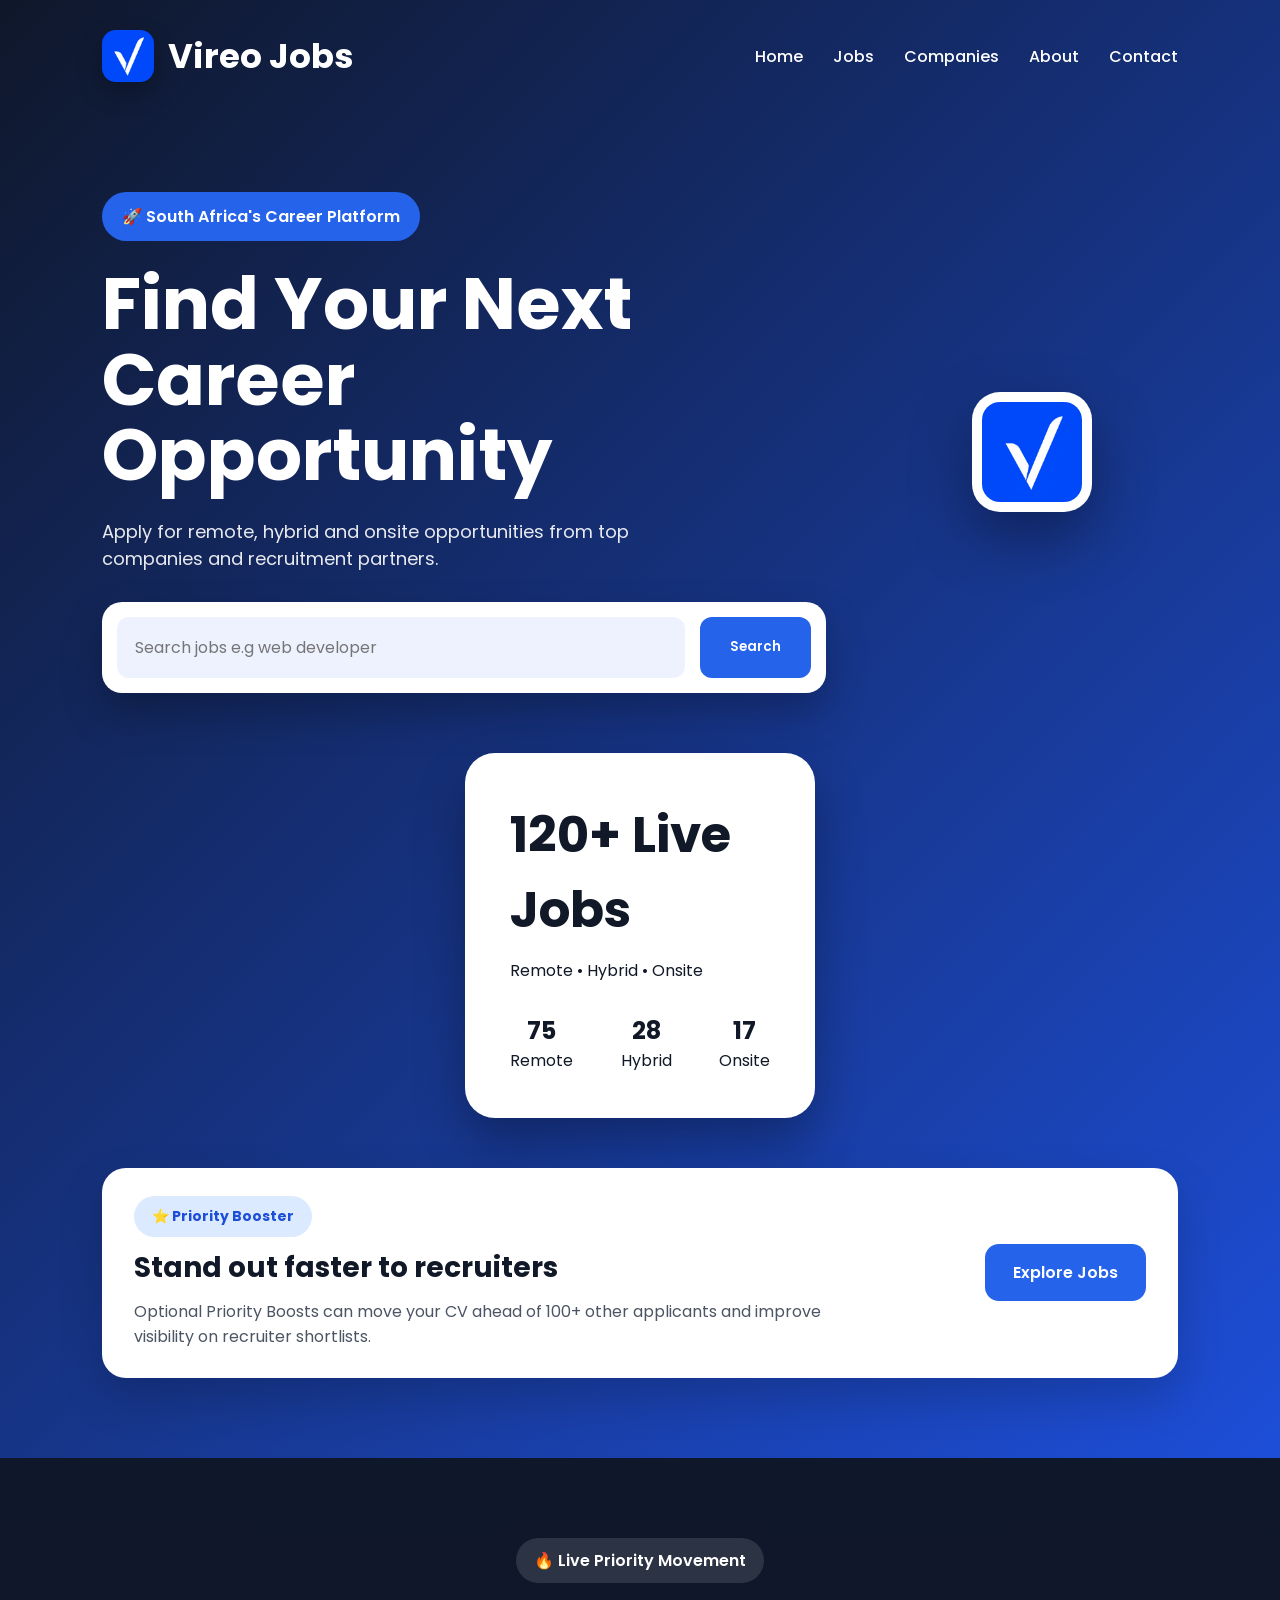
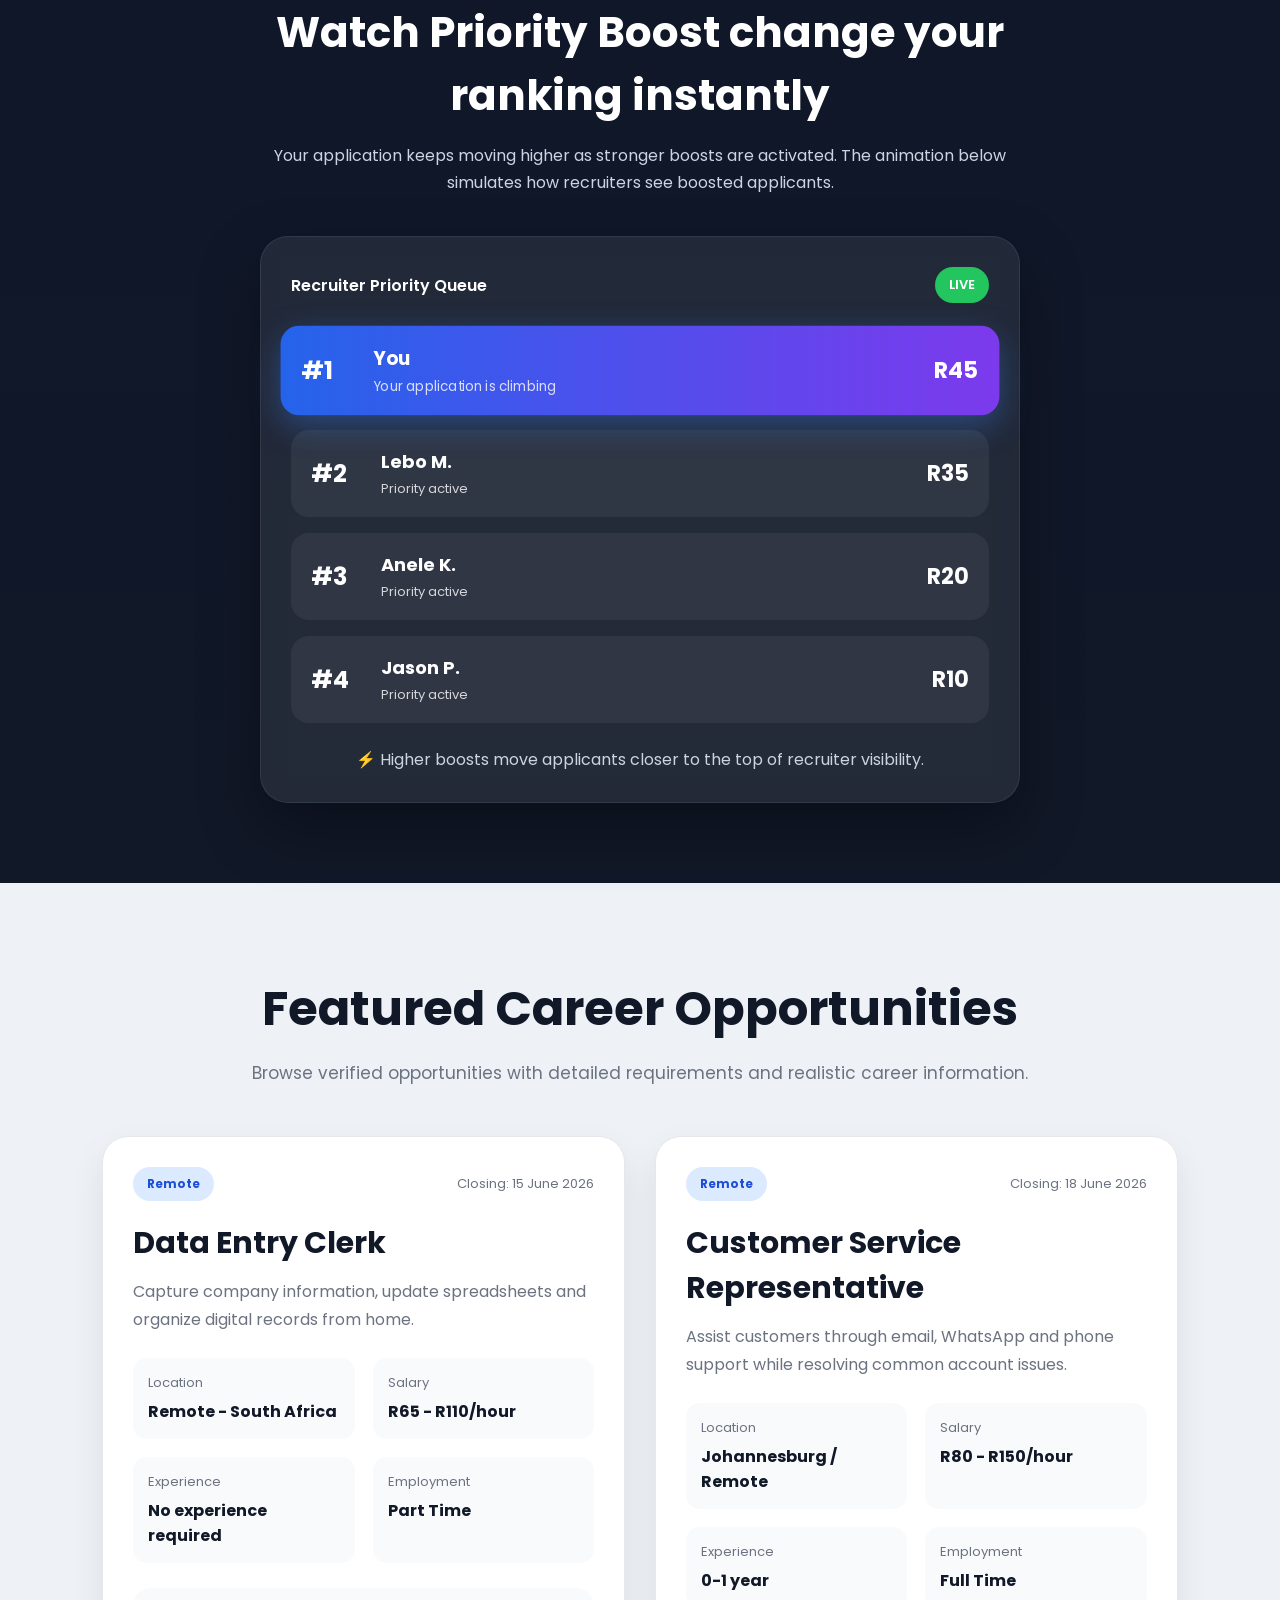
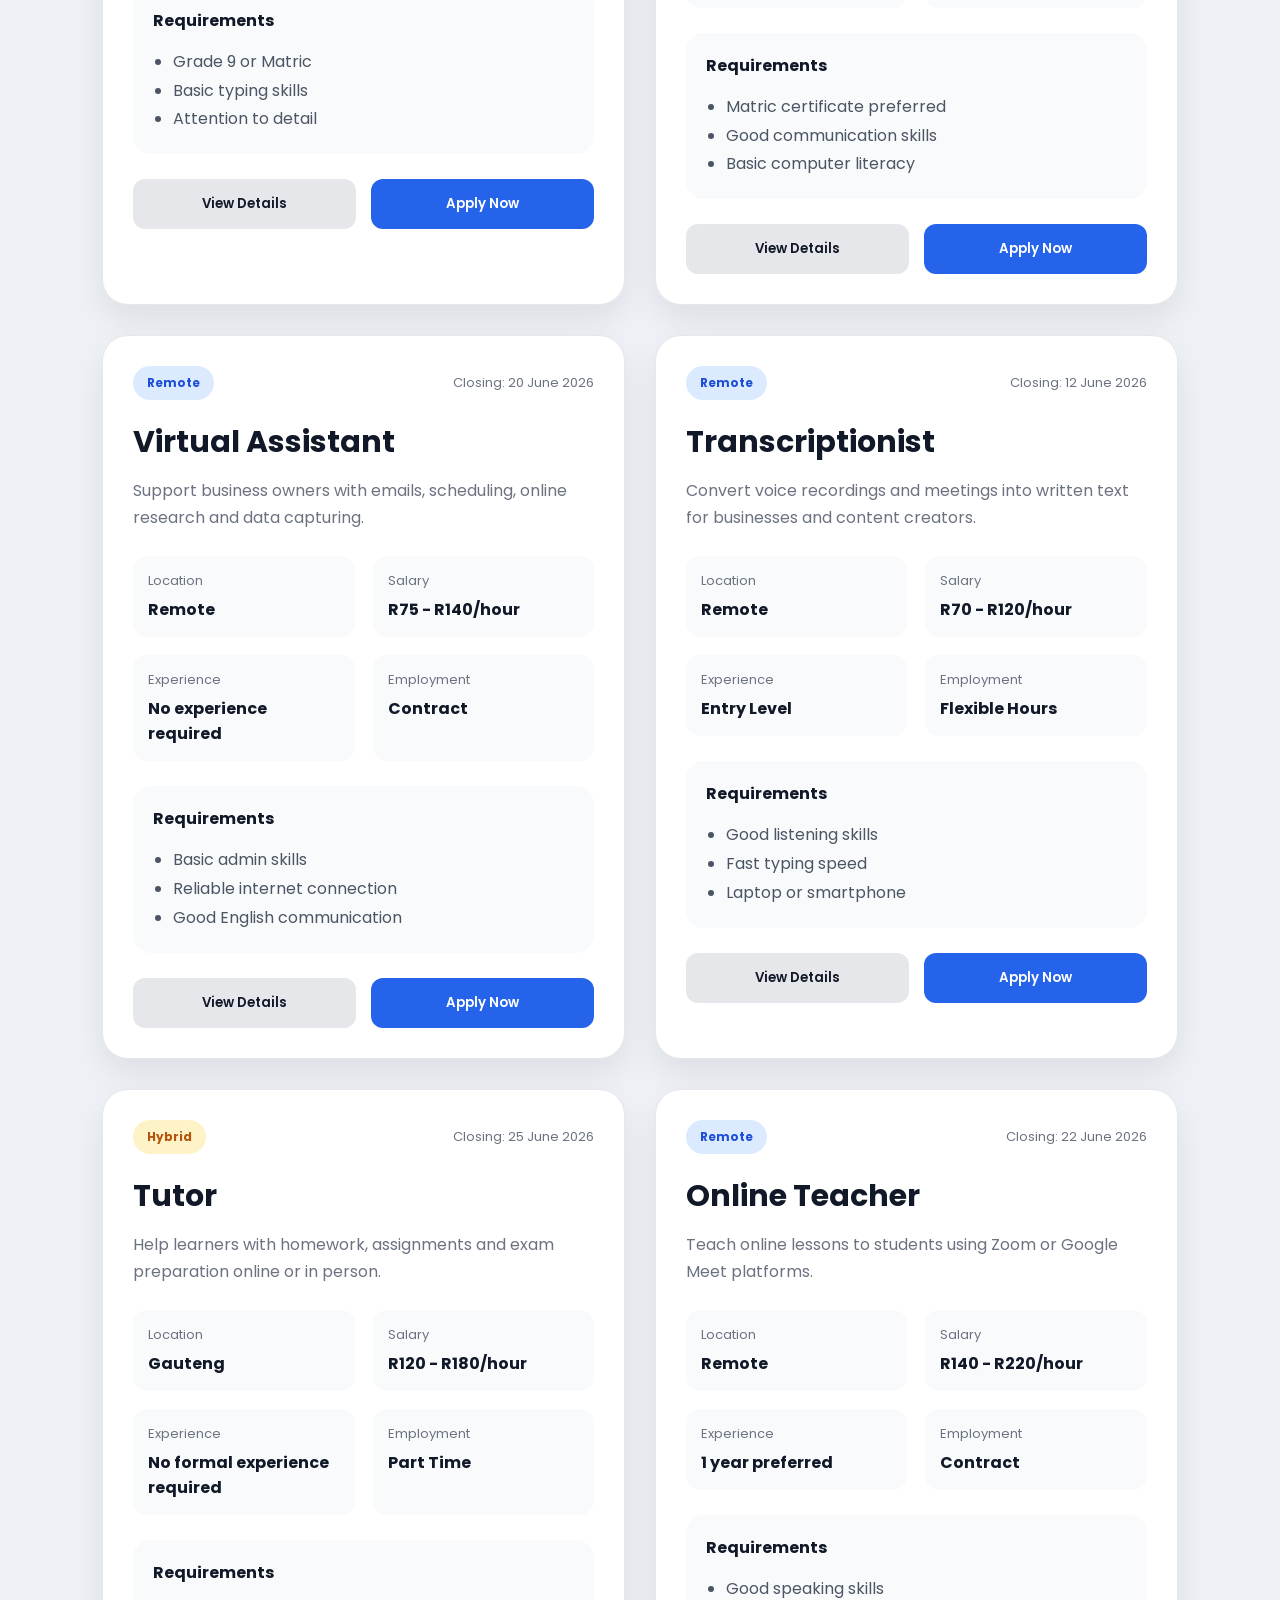
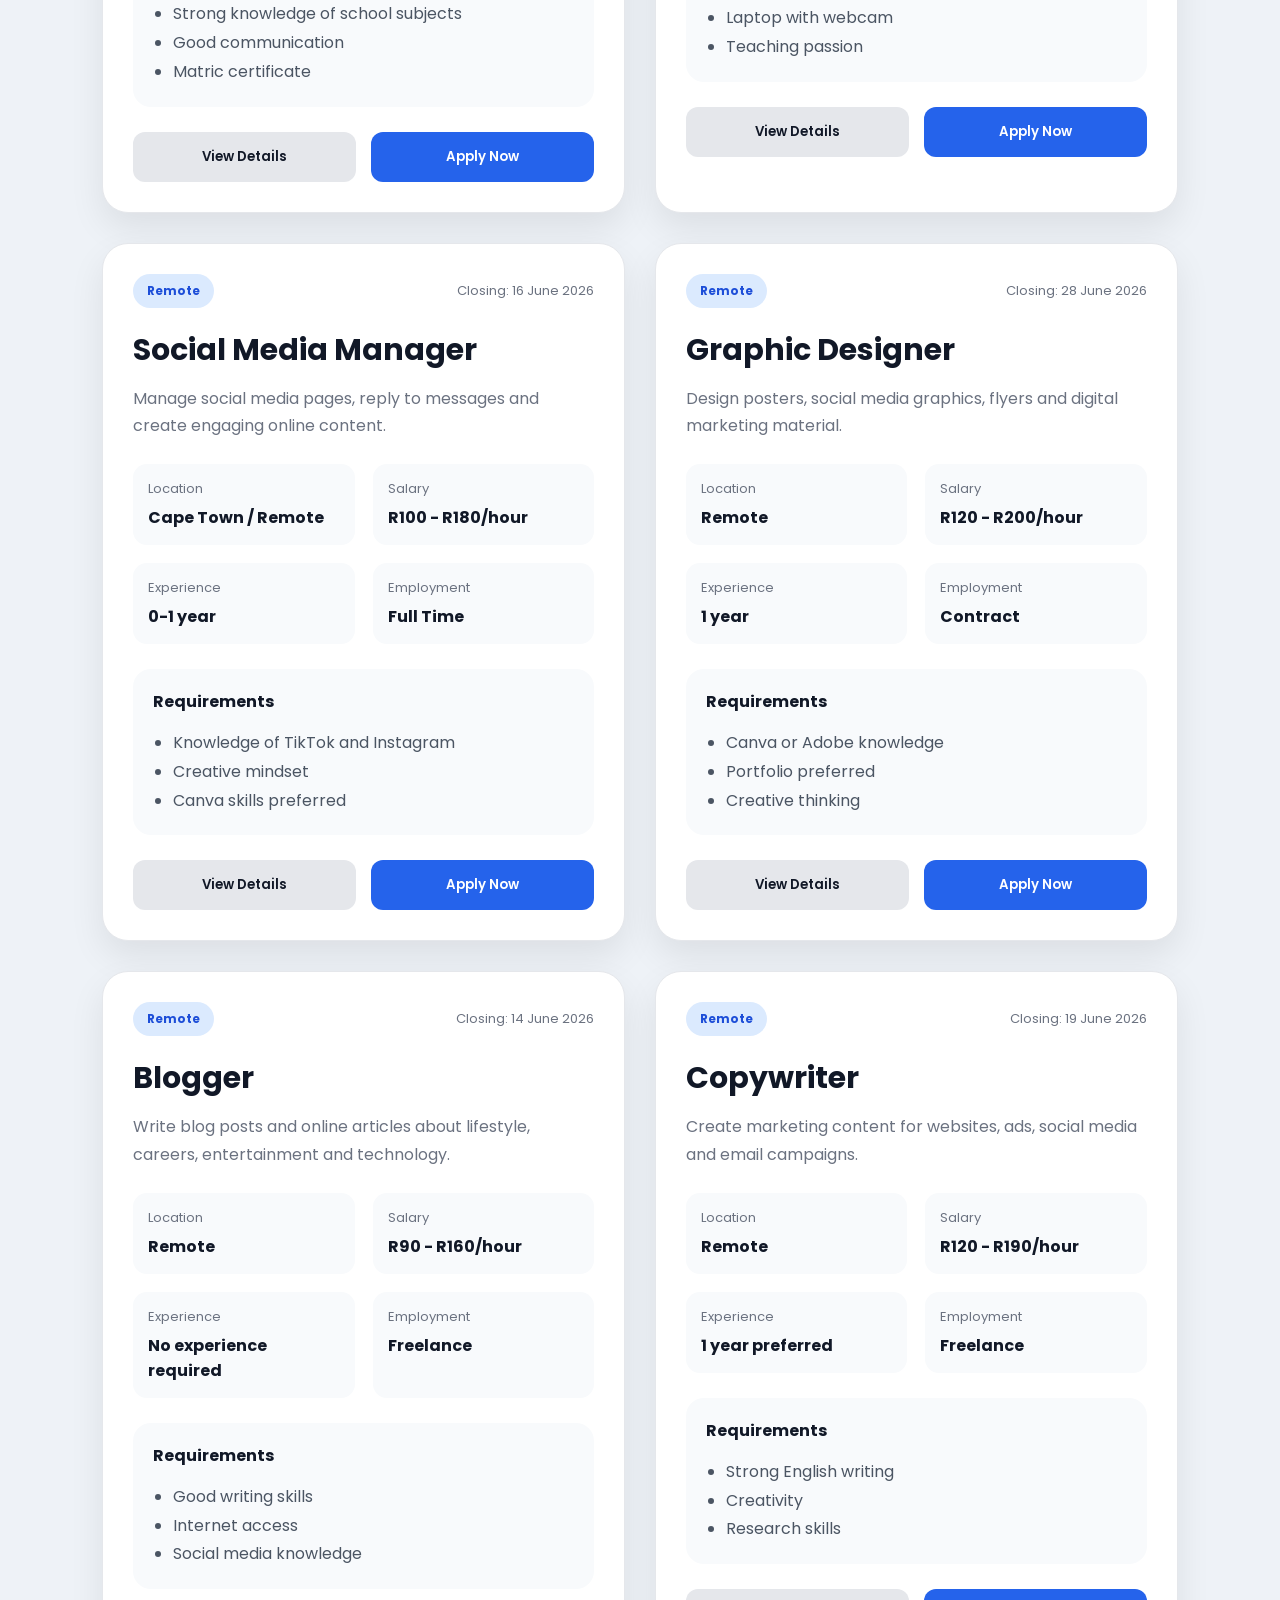
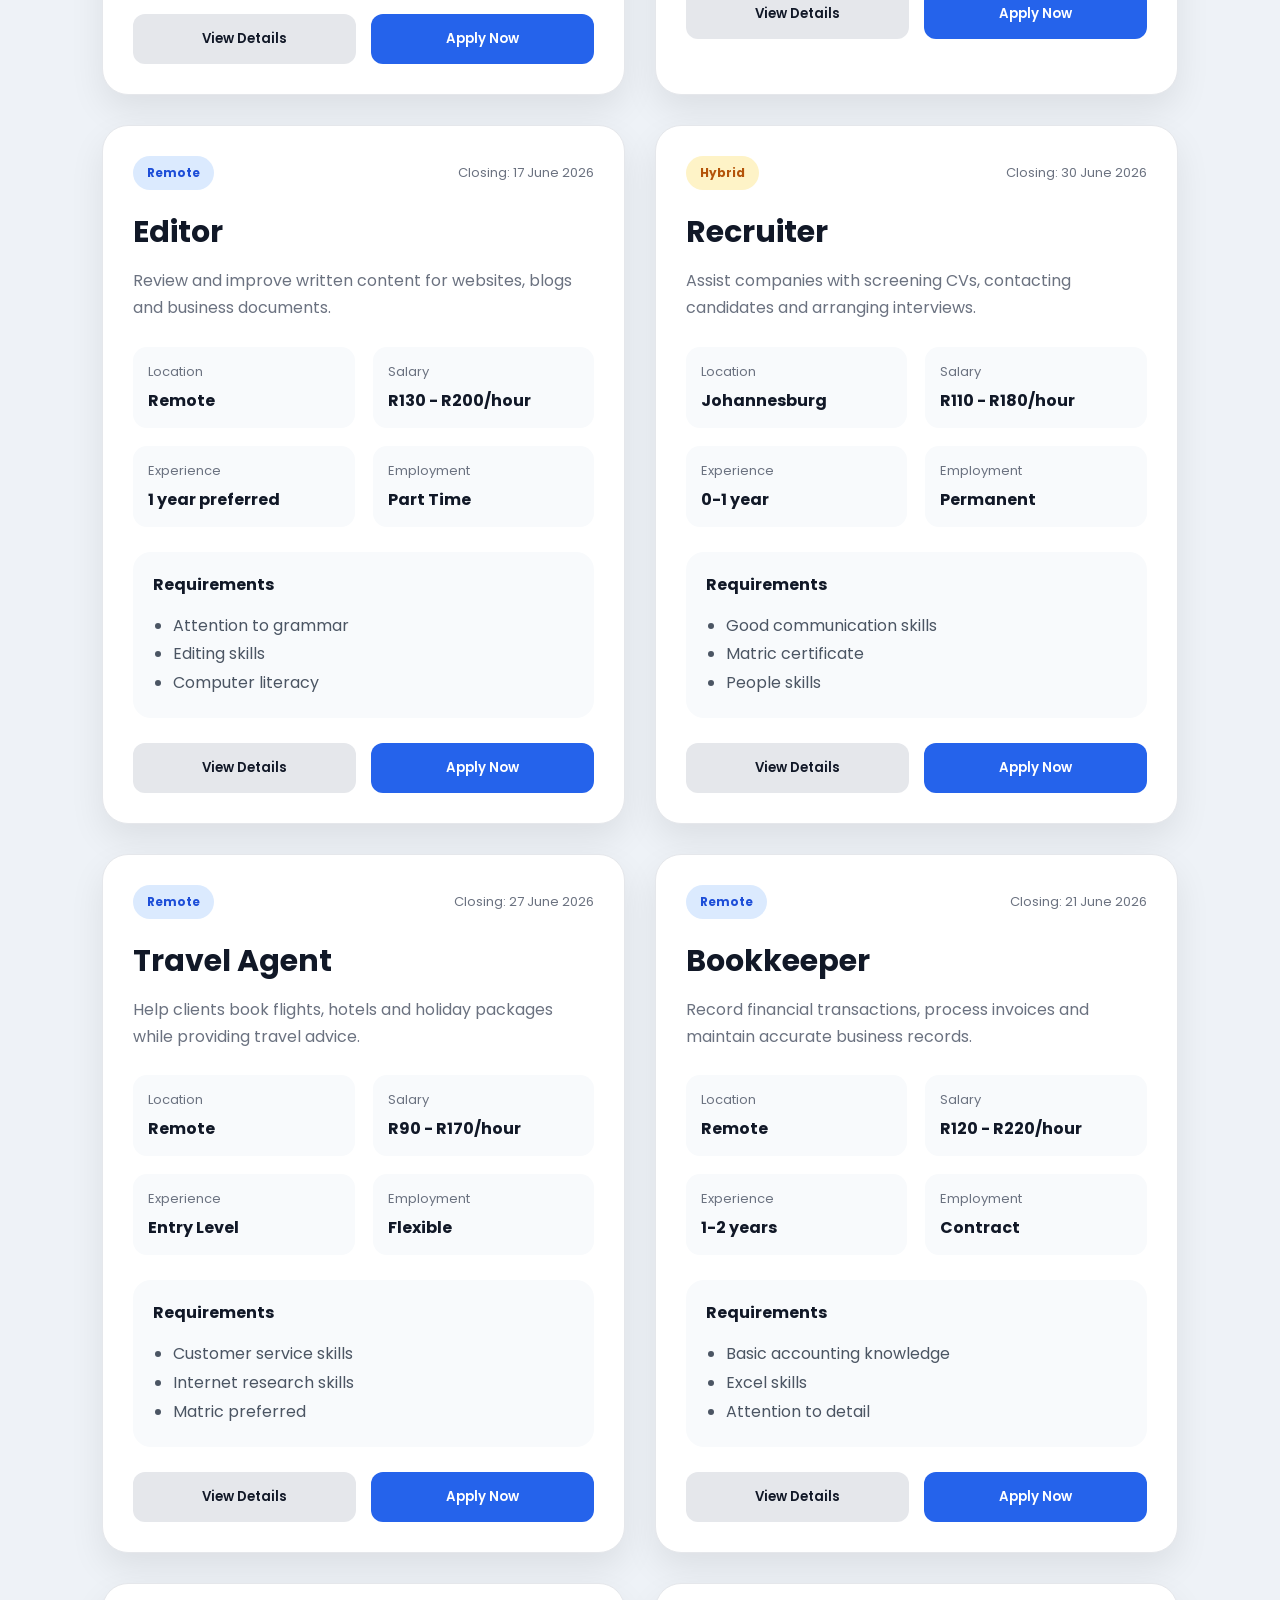
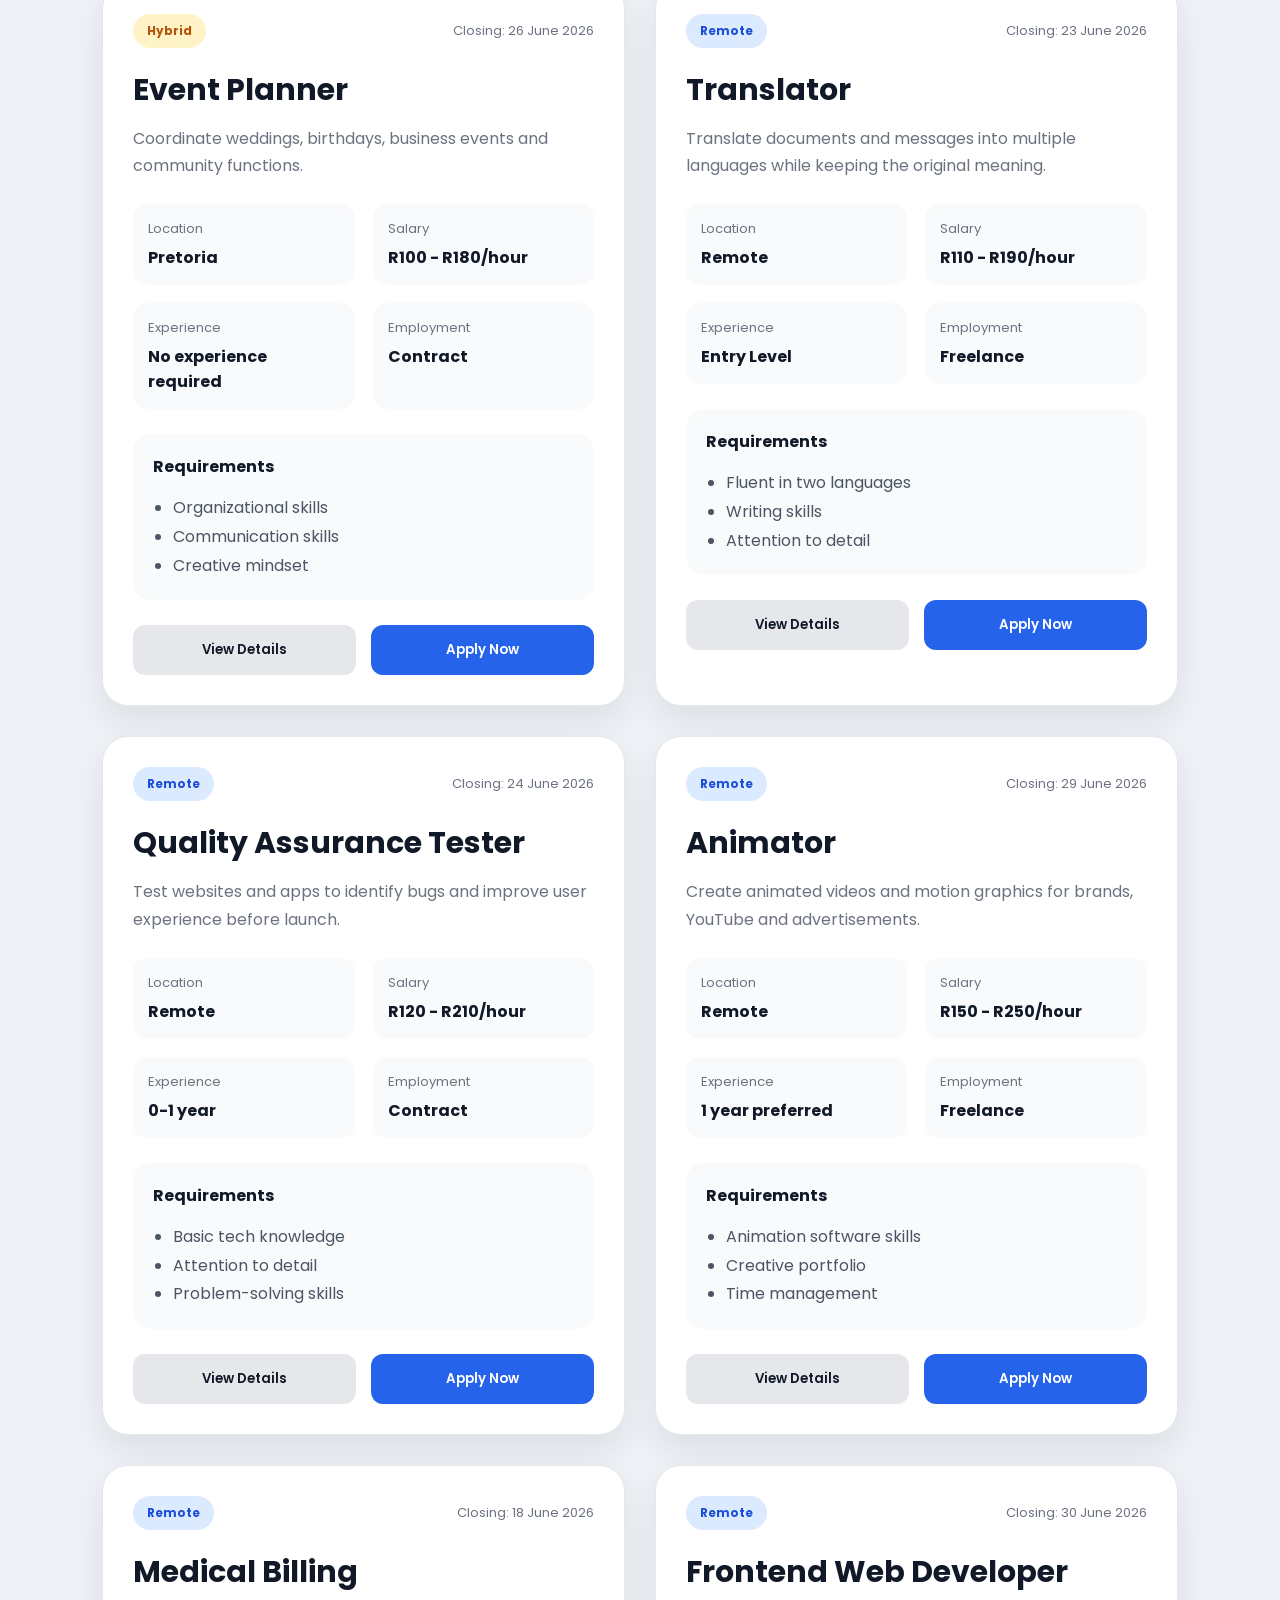
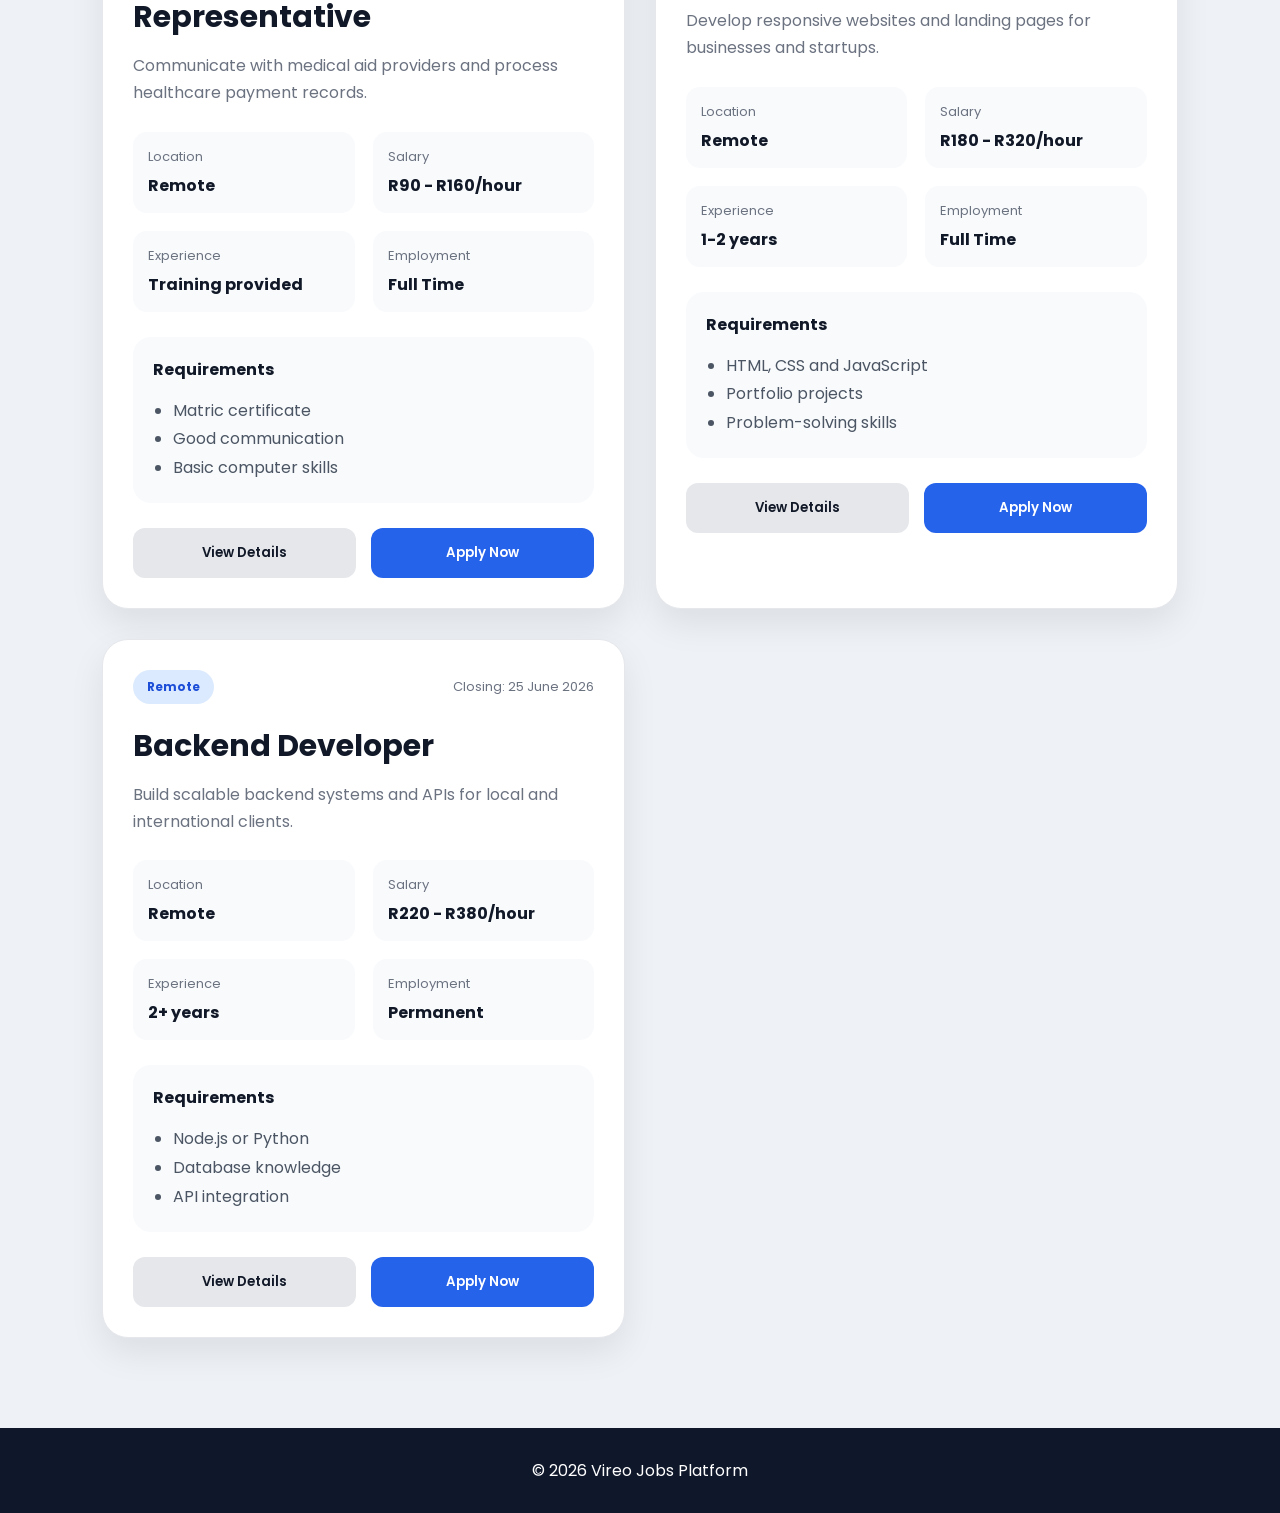
==== index.html @ d3fe5840 "Fixed PayFast redirect" ====
<!DOCTYPE html>
<html lang="en">
<head>
<meta charset="UTF-8">
<meta name="viewport" content="width=device-width, initial-scale=1.0">
<title>Vireo Jobs</title>
<link rel="stylesheet" href="style.css">
<link rel="preconnect" href="https://fonts.googleapis.com">
<link href="https://fonts.googleapis.com/css2?family=Poppins:wght@300;400;500;600;700&display=swap" rel="stylesheet">
</head>
<body>
<header class="hero">
<nav>

<div class="logo">
    <img src="vireo-logo.png" alt="Vireo Jobs Logo">
    <span>Vireo Jobs</span>
</div>

<ul>
<li><a href="#">Home</a></li>
<li><a href="#jobs">Jobs</a></li>
<li><a href="#">Companies</a></li>
<li><a href="#">About</a></li>
<li><a href="#">Contact</a></li>
</ul>
</nav>

<div class="hero-content">
<div class="hero-left">
<span class="tag">🚀 South Africa's Career Platform</span>
<h1>Find Your Next Career Opportunity</h1>
<p>Apply for remote, hybrid and onsite opportunities from top companies and recruitment partners.</p>

<div class="search-wrapper">
<div class="search-area">
<input type="text" id="searchInput" placeholder="Search jobs e.g web developer" autocomplete="off">
<button onclick="searchJobs()">Search</button>
</div>
<div class="suggestions" id="suggestions"></div>
</div>
</div>


<div class="hero-logo-showcase">
    <img src="vireo-logo.png" alt="Vireo Jobs">
</div>

<div class="hero-right">
<div class="floating-card">
<h3>120+ Live Jobs</h3>
<p>Remote • Hybrid • Onsite</p>
<div class="stats">
<div>
<strong>75</strong>
<span>Remote</span>
</div>
<div>
<strong>28</strong>
<span>Hybrid</span>
</div>
<div>
<strong>17</strong>
<span>Onsite</span>
</div>
</div>
</div>
</div>
</div>

<div class="priority-banner">
<div class="priority-content">
<span class="priority-pill">⭐ Priority Booster</span>
<h3>Stand out faster to recruiters</h3>
<p>Optional Priority Boosts can move your CV ahead of 100+ other applicants and improve visibility on recruiter shortlists.</p>
</div>
<a href="#jobs" class="priority-btn">Explore Jobs</a>
</div>

</header>

<section class="boost-live-demo">
<div class="boost-demo-header">
<span class="boost-tag">🔥 Live Priority Movement</span>
<h2>Watch Priority Boost change your ranking instantly</h2>
<p>Your application keeps moving higher as stronger boosts are activated. The animation below simulates how recruiters see boosted applicants.</p>
</div>

<div class="boost-board">
<div class="boost-board-top">
<span>Recruiter Priority Queue</span>
<span class="live-dot">LIVE</span>
</div>

<div id="priorityLeaderboard" class="priority-leaderboard"></div>

<div class="boost-footer-note">
⚡ Higher boosts move applicants closer to the top of recruiter visibility.
</div>
</div>
</section>

<section class="jobs-section" id="jobs">
<div class="section-top">
<h2>Featured Career Opportunities</h2>
<p>Browse verified opportunities with detailed requirements and realistic career information.</p>
</div>
<div class="jobs-grid" id="jobsContainer"></div>
</section>

<footer>
<p>© 2026 Vireo Jobs Platform</p>
</footer>

<div id="detailsModal" class="modal" style="display:none;position:fixed;z-index:9999;left:0;top:0;width:100%;height:100%;background:rgba(0,0,0,0.7);overflow:auto;">
<div class="modern-details-modal">
<span onclick="closeModal()" class="modern-close-btn">&times;</span>
<div id="modalContent"></div>
</div>
</div>



<div id="applyModal" class="modal" style="display:none;position:fixed;z-index:9999;left:0;top:0;width:100%;height:100%;background:rgba(0,0,0,0.7);overflow:auto;">
<div class="application-wrapper">
<span onclick="closeApplyModal()" class="close-btn">&times;</span>
<div id="applicationContent">
<h2>Apply for Position</h2>
<form class="application-form">
<div class="form-section">
<h3>CV Upload</h3>
<p>Add your CV to our database. We will review it and when a suitable role arises we will consider you for the position.</p>
<label>Upload CV</label>
<input type="file" accept=".pdf,.doc,.docx">
</div>

<div class="form-section">
<h3>Personal Details</h3>
<div class="form-grid">
<input type="text" placeholder="First Name*" required>
<input type="text" placeholder="Last Name*" required>
<input type="email" placeholder="Email*" required>
<select required>
<option value="">Select your gender*</option>
<option>Male</option>
<option>Female</option>
</select>
<select required>
<option value="">Select your nationality*</option>
<option>South African</option>
<option>Zimbabwean</option>
<option>Botswanan</option>
<option>Namibian</option>
<option>Mozambican</option>
<option>Zambian</option>
<option>Lesotho</option>
<option>Eswatini</option>
<option>Other</option>
</select>
<select required>
<option value="">Select your work eligibility*</option>
<option>South African Citizen</option>
<option>Permanent Resident</option>
<option>Work Permit Holder</option>
<option>Student Visa</option>
</select>
<input type="text" placeholder="ID Number*" required>
<input type="tel" placeholder="Phone*" required>
<input type="text" value="South Africa" readonly>
<input type="text" placeholder="Province/State*" required>
<input type="text" placeholder="City Name*" required>
<input type="text" placeholder="Post Code*" required>
<select required>
<option value="">Select your ethnicity*</option>
<option>African</option>
<option>Coloured</option>
<option>Asian</option>
<option>White</option>
<option>Other</option>
</select>
<div>
<label>Profile Photo</label>
<input type="file" accept="image/*">
</div>
</div>
</div>

<div class="form-section">
<h3>Additional Documents</h3>
<p>Add documents to your application.</p>
<div class="form-grid">
<select>
<option value="">Document Type</option>
<option>ID Document</option>
<option>Passport</option>
<option>Transcript</option>
<option>CV</option>
<option>Driver's License</option>
<option>Matric Certificate</option>
<option>Other</option>
</select>
<input type="file">
</div>
</div>

<div class="form-section">
<h3>Experience Summary</h3>
<div class="form-grid">
<input type="text" placeholder="Title">
<input type="text" placeholder="Company">
<div>
<label>From</label>
<input type="date">
</div>
<div>
<label>To</label>
<input type="date">
</div>
<label class="checkbox-label"><input type="checkbox"> I currently work here</label>
<textarea placeholder="Summary"></textarea>
</div>
</div>

<div class="form-section">
<h3>Education</h3>
<div class="form-grid">
<input type="text" placeholder="School">
<input type="text" placeholder="Field Of Study">
<div>
<label>From</label>
<input type="date">
</div>
<div>
<label>To</label>
<input type="date">
</div>
<label class="checkbox-label"><input type="checkbox"> Studies Incomplete</label>
<textarea placeholder="Summary"></textarea>
</div>
</div>

<div class="form-section">
<h3>Cover Letter</h3>
<textarea placeholder="Write your cover letter here..."></textarea>
<label class="checkbox-label"><input type="checkbox" required> I Accept Terms & Conditions</label>
<p class="terms">By submitting your application, you're accepting our terms and conditions.</p>

<div class="boost-section">
<h3>Boost your application (optional)</h3>
<p>Buy Priority Credits so your CV appears higher on the recruiter shortlist and gets noticed faster.</p>
<div class="leaderboard" id="leaderboard">
<div class="leader-row top"><span>1st Place - Sarah M.</span><strong>R100 Priority Credits</strong></div>
<div class="leader-row"><span>2nd Place - David K.</span><strong>R95 Priority Credits</strong></div>
<div class="leader-row"><span>3rd Place - Amanda T.</span><strong>R90 Priority Credits</strong></div>
<div class="leader-row"><span>4th Place - Brian N.</span><strong>R80 Priority Credits</strong></div>
<div class="leader-row"><span>5th Place - Lerato P.</span><strong>R70 Priority Credits</strong></div>
</div>
<div class="boost-box">
<p class="boost-tip" id="boostTip">Pay more than <strong>R100</strong> to move your CV to the top position.</p>
<div class="boost-controls">
<button type="button" onclick="decreaseBoost()">-</button>
<input type="number" id="boostAmount" value="105" min="0" oninput="updateBoostPreview()">
<button type="button" onclick="increaseBoost()">+</button>
</div>
<p class="boost-note">Higher Priority Credits increase your chances of being seen first by HR managers.</p>
</div>
</div>

<div class="payment-actions">

<button type="submit" class="submit-btn">
Submit Free Application
</button>

<form action="https://www.payfast.co.za/eng/process" method="post" class="payfast-form">

<input type="hidden" name="merchant_id" value="35397261">
<input type="hidden" name="merchant_key" value="vodmc74trvvrz">

<input type="hidden" name="amount" id="payfastAmount" value="105.00">

<input type="hidden" name="item_name" value="Priority Job Boost">

<input type="hidden" name="return_url" value="https://vireo-jobs.vercel.app/success.html">

<input type="hidden" name="cancel_url" value="https://vireo-jobs.vercel.app/cancel.html">

<button type="submit" class="pay-btn">
⭐ Pay For Priority Position
</button>

</form>

</div>

</div>
</form>
</div>
</div>
</div>

<script>

const priorityScenarios = [
[
{name:"Lebo M.", amount:"R35", rank:1},
{name:"You", amount:"R20", rank:2},
{name:"Anele K.", amount:"R15", rank:3},
{name:"Jason P.", amount:"R10", rank:4}
],
[
{name:"You", amount:"R45", rank:1},
{name:"Lebo M.", amount:"R35", rank:2},
{name:"Anele K.", amount:"R20", rank:3},
{name:"Jason P.", amount:"R10", rank:4}
],
[
{name:"Lebo M.", amount:"R50", rank:1},
{name:"Anele K.", amount:"R40", rank:2},
{name:"You", amount:"R35", rank:3},
{name:"Jason P.", amount:"R15", rank:4}
],
[
{name:"Anele K.", amount:"R60", rank:1},
{name:"You", amount:"R55", rank:2},
{name:"Lebo M.", amount:"R30", rank:3},
{name:"Jason P.", amount:"R20", rank:4}
]
];

let scenarioIndex = 0;

function renderPriorityBoard(){
const container = document.getElementById("priorityLeaderboard");
if(!container) return;

const scenario = priorityScenarios[scenarioIndex];

container.innerHTML = scenario.map((person,index)=>`
<div class="priority-row ${person.name === 'You' ? 'you-row' : ''}">
<div class="priority-rank">#${index+1}</div>
<div class="priority-user">
<span class="priority-name">${person.name}</span>
<span class="priority-status">${person.name === 'You' ? 'Your application is climbing' : 'Priority active'}</span>
</div>
<div class="priority-amount">${person.amount}</div>
</div>
`).join('');

scenarioIndex = (scenarioIndex + 1) % priorityScenarios.length;
}

renderPriorityBoard();
setInterval(renderPriorityBoard, 2200);


const jobs = [
{title:'Data Entry Clerk',category:'Remote',location:'Remote - South Africa',salary:'R65 - R110/hour',type:'Part Time',experience:'No experience required',closing:'15 June 2026',requirements:['Grade 9 or Matric','Basic typing skills','Attention to detail'],description:'Capture company information, update spreadsheets and organize digital records from home.'},
{title:'Customer Service Representative',category:'Remote',location:'Johannesburg / Remote',salary:'R80 - R150/hour',type:'Full Time',experience:'0-1 year',closing:'18 June 2026',requirements:['Matric certificate preferred','Good communication skills','Basic computer literacy'],description:'Assist customers through email, WhatsApp and phone support while resolving common account issues.'},
{title:'Virtual Assistant',category:'Remote',location:'Remote',salary:'R75 - R140/hour',type:'Contract',experience:'No experience required',closing:'20 June 2026',requirements:['Basic admin skills','Reliable internet connection','Good English communication'],description:'Support business owners with emails, scheduling, online research and data capturing.'},
{title:'Transcriptionist',category:'Remote',location:'Remote',salary:'R70 - R120/hour',type:'Flexible Hours',experience:'Entry Level',closing:'12 June 2026',requirements:['Good listening skills','Fast typing speed','Laptop or smartphone'],description:'Convert voice recordings and meetings into written text for businesses and content creators.'},
{title:'Tutor',category:'Hybrid',location:'Gauteng',salary:'R120 - R180/hour',type:'Part Time',experience:'No formal experience required',closing:'25 June 2026',requirements:['Strong knowledge of school subjects','Good communication','Matric certificate'],description:'Help learners with homework, assignments and exam preparation online or in person.'},
{title:'Online Teacher',category:'Remote',location:'Remote',salary:'R140 - R220/hour',type:'Contract',experience:'1 year preferred',closing:'22 June 2026',requirements:['Good speaking skills','Laptop with webcam','Teaching passion'],description:'Teach online lessons to students using Zoom or Google Meet platforms.'},
{title:'Social Media Manager',category:'Remote',location:'Cape Town / Remote',salary:'R100 - R180/hour',type:'Full Time',experience:'0-1 year',closing:'16 June 2026',requirements:['Knowledge of TikTok and Instagram','Creative mindset','Canva skills preferred'],description:'Manage social media pages, reply to messages and create engaging online content.'},
{title:'Graphic Designer',category:'Remote',location:'Remote',salary:'R120 - R200/hour',type:'Contract',experience:'1 year',closing:'28 June 2026',requirements:['Canva or Adobe knowledge','Portfolio preferred','Creative thinking'],description:'Design posters, social media graphics, flyers and digital marketing material.'},
{title:'Blogger',category:'Remote',location:'Remote',salary:'R90 - R160/hour',type:'Freelance',experience:'No experience required',closing:'14 June 2026',requirements:['Good writing skills','Internet access','Social media knowledge'],description:'Write blog posts and online articles about lifestyle, careers, entertainment and technology.'},
{title:'Copywriter',category:'Remote',location:'Remote',salary:'R120 - R190/hour',type:'Freelance',experience:'1 year preferred',closing:'19 June 2026',requirements:['Strong English writing','Creativity','Research skills'],description:'Create marketing content for websites, ads, social media and email campaigns.'},
{title:'Editor',category:'Remote',location:'Remote',salary:'R130 - R200/hour',type:'Part Time',experience:'1 year preferred',closing:'17 June 2026',requirements:['Attention to grammar','Editing skills','Computer literacy'],description:'Review and improve written content for websites, blogs and business documents.'},
{title:'Recruiter',category:'Hybrid',location:'Johannesburg',salary:'R110 - R180/hour',type:'Permanent',experience:'0-1 year',closing:'30 June 2026',requirements:['Good communication skills','Matric certificate','People skills'],description:'Assist companies with screening CVs, contacting candidates and arranging interviews.'},
{title:'Travel Agent',category:'Remote',location:'Remote',salary:'R90 - R170/hour',type:'Flexible',experience:'Entry Level',closing:'27 June 2026',requirements:['Customer service skills','Internet research skills','Matric preferred'],description:'Help clients book flights, hotels and holiday packages while providing travel advice.'},
{title:'Bookkeeper',category:'Remote',location:'Remote',salary:'R120 - R220/hour',type:'Contract',experience:'1-2 years',closing:'21 June 2026',requirements:['Basic accounting knowledge','Excel skills','Attention to detail'],description:'Record financial transactions, process invoices and maintain accurate business records.'},
{title:'Event Planner',category:'Hybrid',location:'Pretoria',salary:'R100 - R180/hour',type:'Contract',experience:'No experience required',closing:'26 June 2026',requirements:['Organizational skills','Communication skills','Creative mindset'],description:'Coordinate weddings, birthdays, business events and community functions.'},
{title:'Translator',category:'Remote',location:'Remote',salary:'R110 - R190/hour',type:'Freelance',experience:'Entry Level',closing:'23 June 2026',requirements:['Fluent in two languages','Writing skills','Attention to detail'],description:'Translate documents and messages into multiple languages while keeping the original meaning.'},
{title:'Quality Assurance Tester',category:'Remote',location:'Remote',salary:'R120 - R210/hour',type:'Contract',experience:'0-1 year',closing:'24 June 2026',requirements:['Basic tech knowledge','Attention to detail','Problem-solving skills'],description:'Test websites and apps to identify bugs and improve user experience before launch.'},
{title:'Animator',category:'Remote',location:'Remote',salary:'R150 - R250/hour',type:'Freelance',experience:'1 year preferred',closing:'29 June 2026',requirements:['Animation software skills','Creative portfolio','Time management'],description:'Create animated videos and motion graphics for brands, YouTube and advertisements.'},
{title:'Medical Billing Representative',category:'Remote',location:'Remote',salary:'R90 - R160/hour',type:'Full Time',experience:'Training provided',closing:'18 June 2026',requirements:['Matric certificate','Good communication','Basic computer skills'],description:'Communicate with medical aid providers and process healthcare payment records.'},
{title:'Frontend Web Developer',category:'Remote',location:'Remote',salary:'R180 - R320/hour',type:'Full Time',experience:'1-2 years',closing:'30 June 2026',requirements:['HTML, CSS and JavaScript','Portfolio projects','Problem-solving skills'],description:'Develop responsive websites and landing pages for businesses and startups.'},
{title:'Backend Developer',category:'Remote',location:'Remote',salary:'R220 - R380/hour',type:'Permanent',experience:'2+ years',closing:'25 June 2026',requirements:['Node.js or Python','Database knowledge','API integration'],description:'Build scalable backend systems and APIs for local and international clients.'}
];


const boostData = {
"Frontend Web Developer": {topAmount:120, defaultValue:125, leaders:[['1st Place','Jason R.','R120 Priority Credits'],['2nd Place','Naledi P.','R115 Priority Credits'],['3rd Place','Chris V.','R108 Priority Credits'],['4th Place','Emma T.','R96 Priority Credits'],['5th Place','Musa K.','R88 Priority Credits']]},
"Backend Developer": {topAmount:135, defaultValue:140, leaders:[['1st Place','Kevin L.','R135 Priority Credits'],['2nd Place','Sibongile N.','R128 Priority Credits'],['3rd Place','Andre M.','R122 Priority Credits'],['4th Place','Liam B.','R110 Priority Credits'],['5th Place','Faith R.','R102 Priority Credits']]},
"Virtual Assistant": {topAmount:90, defaultValue:95, leaders:[['1st Place','Olivia C.','R90 Priority Credits'],['2nd Place','Palesa D.','R86 Priority Credits'],['3rd Place','Nico S.','R82 Priority Credits'],['4th Place','Ayanda J.','R76 Priority Credits'],['5th Place','Rethabile M.','R70 Priority Credits']]},
"Graphic Designer": {topAmount:110, defaultValue:115, leaders:[['1st Place','Kayla Z.','R110 Priority Credits'],['2nd Place','Mpho L.','R105 Priority Credits'],['3rd Place','Dylan H.','R99 Priority Credits'],['4th Place','Tumi P.','R92 Priority Credits'],['5th Place','Aiden G.','R84 Priority Credits']]},
"Data Entry Clerk": {topAmount:85, defaultValue:90, leaders:[['1st Place','Zanele T.','R85 Priority Credits'],['2nd Place','Richard N.','R80 Priority Credits'],['3rd Place','Leah W.','R78 Priority Credits'],['4th Place','Bongani F.','R72 Priority Credits'],['5th Place','Cindy M.','R65 Priority Credits']]},
"Call Centre Agent": {topAmount:95, defaultValue:100, leaders:[['1st Place','Jerome A.','R95 Priority Credits'],['2nd Place','Lerato S.','R90 Priority Credits'],['3rd Place','Nicole P.','R86 Priority Credits'],['4th Place','Trevor K.','R82 Priority Credits'],['5th Place','Yanga D.','R75 Priority Credits']]},
"Administrative Clerk": {topAmount:88, defaultValue:93, leaders:[['1st Place','Bianca L.','R88 Priority Credits'],['2nd Place','Sizwe M.','R84 Priority Credits'],['3rd Place','Karabo T.','R80 Priority Credits'],['4th Place','Nadia C.','R74 Priority Credits'],['5th Place','Tshepo R.','R68 Priority Credits']]},
"IT Support Technician": {topAmount:118, defaultValue:123, leaders:[['1st Place','Akhona P.','R118 Priority Credits'],['2nd Place','Megan H.','R112 Priority Credits'],['3rd Place','Victor S.','R107 Priority Credits'],['4th Place','Ruan D.','R98 Priority Credits'],['5th Place','Khumo L.','R91 Priority Credits']]},
"Social Media Manager": {topAmount:105, defaultValue:110, leaders:[['1st Place','Chelsea B.','R105 Priority Credits'],['2nd Place','Okuhle N.','R101 Priority Credits'],['3rd Place','Brandon T.','R96 Priority Credits'],['4th Place','Lindo G.','R90 Priority Credits'],['5th Place','Amy F.','R82 Priority Credits']]},
"Mine General Worker": {topAmount:92, defaultValue:97, leaders:[['1st Place','Patrick R.','R92 Priority Credits'],['2nd Place','Themba K.','R89 Priority Credits'],['3rd Place','John V.','R84 Priority Credits'],['4th Place','Sello M.','R78 Priority Credits'],['5th Place','Mandla P.','R72 Priority Credits']]},
"Mine Safety Assistant": {topAmount:98, defaultValue:103, leaders:[['1st Place','Brian T.','R98 Priority Credits'],['2nd Place','Kgaugelo S.','R93 Priority Credits'],['3rd Place','Elton M.','R88 Priority Credits'],['4th Place','Nompumelelo D.','R82 Priority Credits'],['5th Place','Calvin R.','R76 Priority Credits']]},
"Truck Driver": {topAmount:102, defaultValue:107, leaders:[['1st Place','Samuel H.','R102 Priority Credits'],['2nd Place','Vusi P.','R98 Priority Credits'],['3rd Place','Thato L.','R94 Priority Credits'],['4th Place','Morne J.','R88 Priority Credits'],['5th Place','Edwin C.','R80 Priority Credits']]},
"Retail Cashier": {topAmount:75, defaultValue:80, leaders:[['1st Place','Kelly M.','R75 Priority Credits'],['2nd Place','Anathi R.','R72 Priority Credits'],['3rd Place','Peter N.','R69 Priority Credits'],['4th Place','Chloe S.','R64 Priority Credits'],['5th Place','Refilwe T.','R58 Priority Credits']]},
"Warehouse Assistant": {topAmount:82, defaultValue:87, leaders:[['1st Place','Marius D.','R82 Priority Credits'],['2nd Place','Andiswa P.','R78 Priority Credits'],['3rd Place','Gift L.','R74 Priority Credits'],['4th Place','Rochelle B.','R68 Priority Credits'],['5th Place','Isaac M.','R62 Priority Credits']]},
"Security Guard": {topAmount:87, defaultValue:92, leaders:[['1st Place','Dumisani K.','R87 Priority Credits'],['2nd Place','Craig V.','R83 Priority Credits'],['3rd Place','Asanda P.','R79 Priority Credits'],['4th Place','Johan M.','R74 Priority Credits'],['5th Place','Pretty L.','R67 Priority Credits']]},
"Receptionist": {topAmount:93, defaultValue:98, leaders:[['1st Place','Natasha F.','R93 Priority Credits'],['2nd Place','Mvelo S.','R89 Priority Credits'],['3rd Place','Carmen D.','R85 Priority Credits'],['4th Place','Siphesihle T.','R80 Priority Credits'],['5th Place','Lauren P.','R72 Priority Credits']]},
"Junior Accountant": {topAmount:112, defaultValue:117, leaders:[['1st Place','Gerald M.','R112 Priority Credits'],['2nd Place','Boitumelo R.','R108 Priority Credits'],['3rd Place','Shane K.','R102 Priority Credits'],['4th Place','Keitumetse P.','R96 Priority Credits'],['5th Place','Yolanda C.','R88 Priority Credits']]},
"SEO Specialist": {topAmount:108, defaultValue:113, leaders:[['1st Place','Alicia N.','R108 Priority Credits'],['2nd Place','Jared T.','R104 Priority Credits'],['3rd Place','Luthando M.','R98 Priority Credits'],['4th Place','Devon S.','R92 Priority Credits'],['5th Place','Mia R.','R86 Priority Credits']]},
"Cybersecurity Analyst": {topAmount:145, defaultValue:150, leaders:[['1st Place','Warren K.','R145 Priority Credits'],['2nd Place','Onke P.','R138 Priority Credits'],['3rd Place','Daniel H.','R132 Priority Credits'],['4th Place','Nokuthula M.','R124 Priority Credits'],['5th Place','Tyrone B.','R116 Priority Credits']]},
"Electrician Assistant": {topAmount:91, defaultValue:96, leaders:[['1st Place','Sipho Z.','R91 Priority Credits'],['2nd Place','Martin L.','R87 Priority Credits'],['3rd Place','Puseletso K.','R82 Priority Credits'],['4th Place','Clinton R.','R76 Priority Credits'],['5th Place','Bulelwa T.','R70 Priority Credits']]},

"Customer Service Representative": {topAmount:97, defaultValue:102, leaders:[['1st Place','Nadine R.','R97 Priority Credits'],['2nd Place','Tshepo K.','R92 Priority Credits'],['3rd Place','Melissa J.','R88 Priority Credits'],['4th Place','Luyanda P.','R83 Priority Credits'],['5th Place','Gareth M.','R76 Priority Credits']]},
"Transcriptionist": {topAmount:84, defaultValue:89, leaders:[['1st Place','Hannah C.','R84 Priority Credits'],['2nd Place','Banele S.','R80 Priority Credits'],['3rd Place','Irene T.','R76 Priority Credits'],['4th Place','Kagiso L.','R70 Priority Credits'],['5th Place','Megan V.','R64 Priority Credits']]},
"Tutor": {topAmount:108, defaultValue:113, leaders:[['1st Place','Rachel P.','R108 Priority Credits'],['2nd Place','Ofentse M.','R104 Priority Credits'],['3rd Place','Daniel H.','R99 Priority Credits'],['4th Place','Zinzi K.','R93 Priority Credits'],['5th Place','Caleb N.','R87 Priority Credits']]},
"Online Teacher": {topAmount:112, defaultValue:117, leaders:[['1st Place','Nomvula D.','R112 Priority Credits'],['2nd Place','Jason T.','R108 Priority Credits'],['3rd Place','Keitumetse R.','R102 Priority Credits'],['4th Place','Abigail S.','R96 Priority Credits'],['5th Place','Prince M.','R90 Priority Credits']]},
"Blogger": {topAmount:79, defaultValue:84, leaders:[['1st Place','Courtney L.','R79 Priority Credits'],['2nd Place','Sinethemba P.','R75 Priority Credits'],['3rd Place','Warren K.','R71 Priority Credits'],['4th Place','Aphiwe N.','R66 Priority Credits'],['5th Place','Janine B.','R60 Priority Credits']]},
"Copywriter": {topAmount:101, defaultValue:106, leaders:[['1st Place','Lucia F.','R101 Priority Credits'],['2nd Place','Mpho R.','R96 Priority Credits'],['3rd Place','Trey S.','R91 Priority Credits'],['4th Place','Boitumelo T.','R86 Priority Credits'],['5th Place','Riley D.','R80 Priority Credits']]},
"Editor": {topAmount:94, defaultValue:99, leaders:[['1st Place','Farah M.','R94 Priority Credits'],['2nd Place','Dineo K.','R90 Priority Credits'],['3rd Place','Ethan V.','R86 Priority Credits'],['4th Place','Samantha G.','R81 Priority Credits'],['5th Place','Brett N.','R74 Priority Credits']]},
"Recruiter": {topAmount:116, defaultValue:121, leaders:[['1st Place','Taryn P.','R116 Priority Credits'],['2nd Place','Mandla H.','R111 Priority Credits'],['3rd Place','Chelsea R.','R106 Priority Credits'],['4th Place','Yusuf A.','R98 Priority Credits'],['5th Place','Retha S.','R91 Priority Credits']]},
"Travel Agent": {topAmount:89, defaultValue:94, leaders:[['1st Place','Kiara D.','R89 Priority Credits'],['2nd Place','Sibusiso L.','R85 Priority Credits'],['3rd Place','Tammy V.','R81 Priority Credits'],['4th Place','Lethabo P.','R76 Priority Credits'],['5th Place','Dylan C.','R70 Priority Credits']]},
"Bookkeeper": {topAmount:99, defaultValue:104, leaders:[['1st Place','Heidi T.','R99 Priority Credits'],['2nd Place','Vuyani M.','R95 Priority Credits'],['3rd Place','Clarissa J.','R90 Priority Credits'],['4th Place','Neo K.','R84 Priority Credits'],['5th Place','Stefan B.','R78 Priority Credits']]},
"Event Planner": {topAmount:91, defaultValue:96, leaders:[['1st Place','Roxanne P.','R91 Priority Credits'],['2nd Place','Anele T.','R87 Priority Credits'],['3rd Place','Jordan M.','R83 Priority Credits'],['4th Place','Nokuthula R.','R78 Priority Credits'],['5th Place','Glen S.','R72 Priority Credits']]},
"Translator": {topAmount:96, defaultValue:101, leaders:[['1st Place','Yolanda K.','R96 Priority Credits'],['2nd Place','Pieter N.','R92 Priority Credits'],['3rd Place','Mariam A.','R88 Priority Credits'],['4th Place','Katlego D.','R82 Priority Credits'],['5th Place','Alicia F.','R76 Priority Credits']]},
"Quality Assurance Tester": {topAmount:107, defaultValue:112, leaders:[['1st Place','Brandon C.','R107 Priority Credits'],['2nd Place','Londiwe P.','R103 Priority Credits'],['3rd Place','Eugene M.','R98 Priority Credits'],['4th Place','Nicole T.','R92 Priority Credits'],['5th Place','Shaun R.','R86 Priority Credits']]},
"Animator": {topAmount:104, defaultValue:109, leaders:[['1st Place','Tiffany L.','R104 Priority Credits'],['2nd Place','Khaya S.','R100 Priority Credits'],['3rd Place','Devon P.','R95 Priority Credits'],['4th Place','Nadia R.','R89 Priority Credits'],['5th Place','Liam T.','R83 Priority Credits']]},
"Medical Billing Representative": {topAmount:109, defaultValue:114, leaders:[['1st Place','Vanessa M.','R109 Priority Credits'],['2nd Place','Tumelo K.','R105 Priority Credits'],['3rd Place','Shane D.','R100 Priority Credits'],['4th Place','Belinda P.','R94 Priority Credits'],['5th Place','Colin J.','R88 Priority Credits']]},

};

let currentBoostData = null;
let currentPreviewRank = 3;

function getPreviewRank(amount, leaders){
 let rank = leaders.findIndex(person => amount > person.amount) + 1;
 if(rank === 0) rank = leaders.length + 1;
 return Math.min(rank,5);
}

function renderLeaderboard(previewAmount = null, animateDirection = 'up'){
 const leaderboard = document.getElementById('leaderboard');
 if(!currentBoostData || !leaderboard) return;
 
 const leaders = currentBoostData.leaders.map((leader,index)=>({
  name:leader[1],
  amount:parseInt(leader[2].match(/\d+/)[0]),
  preview:false
 }));

 if(previewAmount && previewAmount > 0){
   const rank = getPreviewRank(previewAmount, leaders);
   currentPreviewRank = rank;
   leaders.splice(rank - 1, 0, {
      name:'You',
      amount:previewAmount,
      preview:true
   });
   leaders.splice(5);
 }
 
 const suffix = ['1st Place','2nd Place','3rd Place','4th Place','5th Place'];
 
 leaderboard.innerHTML = leaders.map((leader,index)=>{
  const moveClass = leader.preview
    ? (animateDirection === 'up' ? 'move-up' : animateDirection === 'down' ? 'move-down' : 'preview-row')
    : 'fade-move';

  const crown = index === 0 ? '👑' : index === 1 ? '🔥' : index === 2 ? '⚡' : '✨';

  return `
   <div class="leader-row ${index===0 ? 'top' : ''} ${leader.preview ? 'preview-row' : ''} ${moveClass}">
      <div class="leader-user">
        <div class="leader-rank">${crown}</div>
        <div>
          <span>${suffix[index]}</span>
          <h4>${leader.name}</h4>
        </div>
      </div>
      <strong>R${leader.amount}</strong>
   </div>`;
 }).join('');
}

function updateBoostPreview(direction = 'neutral'){
 const amount = parseInt(document.getElementById('boostAmount').value || 0);
 renderLeaderboard(amount, direction);
}

function updateBoostSection(jobTitle){
 currentBoostData = boostData[jobTitle];
 if(!currentBoostData) return;
 const thirdPlaceAmount = parseInt(currentBoostData.leaders[2][2].match(/\d+/)[0]);
 document.getElementById('boostTip').innerHTML = `Increase your Priority Credits to climb higher on the recruiter leaderboard in real time.`;
 document.getElementById('boostAmount').value = thirdPlaceAmount;
 renderLeaderboard(thirdPlaceAmount, 'neutral');
}

function getBadgeClass(category){
return category.toLowerCase();
}

function displayJobs(filteredJobs){
const container = document.getElementById('jobsContainer');
container.innerHTML='';

if(filteredJobs.length===0){
container.innerHTML='<h3>No jobs found.</h3>';
return;
}

filteredJobs.forEach(job=>{
const requirements = job.requirements.map(req => `<li>${req}</li>`).join('');

container.innerHTML += `
<div class="job-card">
<div class="card-top">
<span class="badge ${getBadgeClass(job.category)}">${job.category}</span>
<span class="closing">Closing: ${job.closing}</span>
</div>

<h3>${job.title}</h3>
<p class="job-desc">${job.description}</p>

<div class="job-info">
<div><span>Location</span><strong>${job.location}</strong></div>
<div><span>Salary</span><strong>${job.salary}</strong></div>
<div><span>Experience</span><strong>${job.experience}</strong></div>
<div><span>Employment</span><strong>${job.type}</strong></div>
</div>

<div class="requirements">
<h4>Requirements</h4>
<ul>${requirements}</ul>
</div>

<div class="card-buttons">
<button class="details-btn" onclick="showDetails('${job.title}')">View Details</button>
<button onclick="applyJob('${job.title}')">Apply Now</button>
</div>
</div>`;
});
}

function searchJobs(){
const value = document.getElementById('searchInput').value.toLowerCase();
const filtered = jobs.filter(job => job.title.toLowerCase().includes(value));
displayJobs(filtered);
}

const searchInput = document.getElementById('searchInput');
const suggestions = document.getElementById('suggestions');

searchInput.addEventListener('input', ()=>{
const value = searchInput.value.toLowerCase();

if(value.length < 2){
suggestions.innerHTML='';
searchJobs();
return;
}

const matched = jobs.filter(job => job.title.toLowerCase().includes(value)).slice(0,6);

suggestions.innerHTML = matched.map(job => `
<div class="suggestion-item" onclick="selectSuggestion('${job.title}')">${job.title}</div>
`).join('');

searchJobs();
});

function selectSuggestion(title){
searchInput.value = title;
suggestions.innerHTML='';
searchJobs();
}

function applyJob(jobTitle){
document.getElementById('applyModal').style.display='block';
document.getElementById('applicationContent').querySelector('h2').innerText='Apply for ' + jobTitle;
updateBoostSection(jobTitle);
}

function closeApplyModal(){
document.getElementById('applyModal').style.display='none';
}



function showDetails(jobTitle){
const job = jobs.find(j => j.title === jobTitle);
if(!job) return;

const reqs = job.requirements.map(r => `
<li>
<span>✓</span>
<p>${r}</p>
</li>
`).join('');

const content = `
<div class="job-modal-header">
<div>
<span class="job-modal-pill">${job.category}</span>
<h2>${job.title}</h2>
<p class="job-modal-subtitle">${job.location} • ${job.type}</p>
</div>

<div class="job-modal-salary-card">
<span>Estimated Pay</span>
<h3>${job.salary}</h3>
<p>${job.experience}</p>
</div>
</div>

<div class="job-modal-grid">

<div class="job-modal-box">
<h3>Job Overview</h3>
<div class="job-overview-items">
<div>
<span>Reference</span>
<strong>RH-${job.title.substring(0,3).toUpperCase()}-2026</strong>
</div>

<div>
<span>Closing Date</span>
<strong>${job.closing}</strong>
</div>

<div>
<span>Employment</span>
<strong>${job.type}</strong>
</div>

<div>
<span>Education</span>
<strong>Grade 9 / Matric Friendly</strong>
</div>
</div>
</div>

<div class="job-modal-box highlight-box">
<h3>Why You Should Apply</h3>
<p>
This opportunity is beginner-friendly and designed for motivated candidates looking to grow their careers. 
Even if you do not have years of experience, you are encouraged to apply if you are willing to learn and work hard.
</p>
</div>

</div>

<div class="job-description-box">
<h3>About This Opportunity</h3>
<p>${job.description}</p>
</div>

<div class="requirements-box">
<h3>Minimum Requirements</h3>
<ul class="modern-req-list">
${reqs}
</ul>
</div>

<div class="responsibilities-box">
<h3>Key Responsibilities</h3>

<div class="responsibility-grid">
<div class="responsibility-card">
<h4>Daily Tasks</h4>
<p>Assist with assigned duties, communicate professionally and support daily operations.</p>
</div>

<div class="responsibility-card">
<h4>Teamwork</h4>
<p>Collaborate with colleagues and maintain a positive work environment.</p>
</div>

<div class="responsibility-card">
<h4>Growth Opportunity</h4>
<p>Gain valuable industry experience and improve your professional skills.</p>
</div>
</div>
</div>

<div class="modal-action-bar">
<button class="secondary-action" onclick="closeModal()">Close</button>
<button class="primary-action" onclick="closeModal(); applyJob('${job.title}')">Apply For This Job</button>
</div>
`;

document.getElementById('modalContent').innerHTML = content;
document.getElementById('detailsModal').style.display='block';
}


function closeModal(){
document.getElementById('detailsModal').style.display='none';
}

window.onclick = function(event){
const modal = document.getElementById('detailsModal');
if(event.target === modal){
modal.style.display='none';
}
if(event.target === document.getElementById('applyModal')){
document.getElementById('applyModal').style.display='none';
}
}
document.addEventListener('submit', function(e){

if(
e.target.classList.contains('application-form') &&
!e.target.classList.contains('payfast-form')
){

alert('Your application has been submitted successfully.');
closeApplyModal();

}

});

displayJobs(jobs);

function increaseBoost(){
const input=document.getElementById('boostAmount');
input.value=parseInt(input.value||0)+5;
 updateBoostPreview('up');
}
function decreaseBoost(){
const input=document.getElementById('boostAmount');
if(parseInt(input.value)>0){input.value=parseInt(input.value)-5; updateBoostPreview('down');}
}

document.addEventListener('submit',function(e){
if(e.target.classList.contains('application-form')){
 e.preventDefault();
 const amount=parseInt(document.getElementById('boostAmount').value||0);
 if(amount<101){
 alert('Your application was submitted. Tip: Pay more than R100 Priority Credits to improve your visibility and appear above other applicants.');
 } else {
 alert('Application submitted successfully! Your boosted Priority Credits will help your CV appear higher on the recruiter shortlist.');
 }
}
});
</script>
</body>
</html>
---- style.css ----
*{
margin:0;
padding:0;
box-sizing:border-box;
font-family:'Poppins',sans-serif;
}

body{
background:#eef2f7;
color:#111827;
}

.hero{
background:linear-gradient(135deg,#0f172a,#1d4ed8);
min-height:95vh;
color:white;
padding-bottom:80px;
}

nav{
display:flex;
justify-content:space-between;
align-items:center;
padding:30px 8%;
}

.logo{
font-size:36px;
font-weight:700;
}

nav ul{
display:flex;
gap:30px;
list-style:none;
}

nav a{
color:white;
text-decoration:none;
font-weight:500;
}

.hero-content{
display:flex;
align-items:center;
justify-content:space-between;
gap:60px;
padding:80px 8%;
flex-wrap:wrap;
}

.hero-left{
flex:1;
min-width:320px;
}

.hero-left h1{
font-size:72px;
line-height:1.05;
margin:25px 0;
max-width:700px;
}

.hero-left p{
font-size:18px;
max-width:620px;
opacity:.9;
margin-bottom:30px;
}

.tag{
display:inline-block;
background:#2563eb;
padding:12px 20px;
border-radius:40px;
font-weight:600;
}

.search-wrapper{
max-width:760px;
position:relative;
}

.search-area{
background:white;
padding:15px;
border-radius:20px;
display:flex;
gap:15px;
box-shadow:0 20px 40px rgba(0,0,0,.25);
}

.search-area input{
flex:1;
padding:18px;
background:#eef2ff;
border:none;
border-radius:12px;
font-size:16px;
outline:none;
}

.search-area button{
background:#2563eb;
color:white;
border:none;
padding:18px 30px;
border-radius:12px;
font-weight:600;
cursor:pointer;
}

.suggestions{
position:absolute;
width:100%;
background:white;
border-radius:14px;
margin-top:10px;
overflow:hidden;
box-shadow:0 15px 40px rgba(0,0,0,.15);
}

.suggestion-item{
padding:15px 20px;
cursor:pointer;
color:#111827;
}

.suggestion-item:hover{
background:#eff6ff;
}

.hero-right{
flex:1;
display:flex;
justify-content:center;
}

.floating-card{
background:white;
color:#111827;
padding:45px;
width:350px;
border-radius:30px;
box-shadow:0 25px 50px rgba(0,0,0,.3);
}

.floating-card h3{
font-size:50px;
margin-bottom:10px;
}

.stats{
display:flex;
justify-content:space-between;
margin-top:30px;
}

.stats div{
text-align:center;
}

.stats strong{
display:block;
font-size:24px;
}

.jobs-section{
padding:90px 8%;
}

.section-top{
text-align:center;
margin-bottom:50px;
}

.section-top h2{
font-size:48px;
margin-bottom:15px;
}

.section-top p{
color:#6b7280;
font-size:17px;
}

.jobs-grid{
display:grid;
grid-template-columns:repeat(auto-fit,minmax(360px,1fr));
gap:30px;
}

.job-card{
background:white;
border-radius:26px;
padding:30px;
box-shadow:0 15px 35px rgba(0,0,0,.08);
transition:.3s;
border:1px solid #e5e7eb;
}

.job-card:hover{
transform:translateY(-8px);
}

.card-top{
display:flex;
justify-content:space-between;
align-items:center;
margin-bottom:20px;
}

.badge{
padding:8px 14px;
border-radius:40px;
font-size:12px;
font-weight:700;
}

.remote{
background:#dbeafe;
color:#1d4ed8;
}

.hybrid{
background:#fef3c7;
color:#b45309;
}

.onsite{
background:#dcfce7;
color:#166534;
}

.closing{
font-size:13px;
color:#6b7280;
}

.job-card h3{
font-size:30px;
margin-bottom:12px;
}

.job-desc{
color:#6b7280;
line-height:1.7;
margin-bottom:25px;
}

.job-info{
display:grid;
grid-template-columns:1fr 1fr;
gap:18px;
margin-bottom:25px;
}

.job-info div{
background:#f8fafc;
padding:15px;
border-radius:14px;
}

.job-info span{
display:block;
font-size:13px;
color:#6b7280;
margin-bottom:6px;
}

.requirements{
background:#f8fafc;
padding:20px;
border-radius:18px;
margin-bottom:25px;
}

.requirements h4{
margin-bottom:15px;
}

.requirements ul{
padding-left:20px;
color:#4b5563;
line-height:1.8;
}

.card-buttons{
display:flex;
gap:15px;
}

.card-buttons button{
flex:1;
padding:15px;
border:none;
border-radius:12px;
font-weight:600;
cursor:pointer;
}

.details-btn{
background:#e5e7eb;
color:#111827;
}

.card-buttons button:last-child{
background:#2563eb;
color:white;
}

footer{
background:#0f172a;
color:white;
padding:30px;
text-align:center;
}

@media(max-width:768px){
.hero-left h1{
font-size:48px;
}

nav{
flex-direction:column;
gap:20px;
}

nav ul{
flex-wrap:wrap;
justify-content:center;
}

.jobs-grid{
grid-template-columns:1fr;
}

.card-buttons{
flex-direction:column;
}
}


.application-wrapper{
background:white;
margin:2% auto;
padding:30px;
border-radius:20px;
width:95%;
max-width:1000px;
position:relative;
}

.close-btn{
position:absolute;
right:20px;
top:10px;
font-size:32px;
cursor:pointer;
}

.application-form{
display:flex;
flex-direction:column;
gap:25px;
margin-top:20px;
}

.form-section{
background:#f8fafc;
padding:24px;
border-radius:18px;
}

.form-section h3{
margin-bottom:10px;
}

.form-grid{
display:grid;
grid-template-columns:repeat(auto-fit,minmax(220px,1fr));
gap:16px;
margin-top:15px;
}

.application-form input,
.application-form select,
.application-form textarea{
padding:14px;
border:1px solid #d1d5db;
border-radius:12px;
width:100%;
font-size:14px;
}

.application-form textarea{
min-height:120px;
grid-column:1/-1;
resize:vertical;
}

.checkbox-label{
display:flex;
align-items:center;
gap:10px;
font-size:14px;
}

.checkbox-label input{
width:auto;
}

.submit-btn{
background:#2563eb;
color:white;
border:none;
padding:16px;
border-radius:12px;
font-weight:600;
cursor:pointer;
margin-top:15px;
width:100%;
}

.terms{
margin-top:10px;
color:#6b7280;
font-size:14px;
}

.application-wrapper{background:#fff;margin:2% auto;padding:30px;border-radius:20px;width:95%;max-width:850px;position:relative;}
.close-btn{position:absolute;right:20px;top:10px;font-size:32px;cursor:pointer;}
.form-section{margin-bottom:30px;padding:20px;background:#f8fafc;border-radius:16px;}
.form-grid{display:grid;grid-template-columns:1fr 1fr;gap:15px;}
.form-grid input,.form-grid select,.form-grid textarea,.application-form textarea{
padding:14px;border:1px solid #d1d5db;border-radius:12px;width:100%;}
.application-form textarea{min-height:120px;margin-top:15px;}
.checkbox-label{display:flex;align-items:center;gap:10px;margin-top:10px;}
.submit-btn{background:#1d4ed8;color:#fff;border:none;padding:16px 24px;border-radius:14px;font-weight:700;cursor:pointer;width:100%;margin-top:20px;}
.boost-section{background:#0f172a;color:#fff;padding:25px;border-radius:20px;margin-top:20px;}
.leaderboard{margin-top:20px;border:1px solid rgba(255,255,255,.1);border-radius:16px;overflow:hidden;}
.leader-row{display:flex;justify-content:space-between;padding:15px 18px;border-bottom:1px solid rgba(255,255,255,.08);}
.leader-row:last-child{border-bottom:none;}
.leader-row.top{background:#1e293b;}
.boost-box{margin-top:25px;background:#111827;padding:20px;border-radius:16px;}
.boost-controls{display:flex;align-items:center;gap:15px;margin:15px 0;}
.boost-controls button{width:50px;height:50px;border:none;border-radius:12px;background:#2563eb;color:#fff;font-size:26px;cursor:pointer;}
.boost-controls input{flex:1;padding:14px;border-radius:12px;border:none;font-size:20px;text-align:center;}
.boost-tip,.boost-note{line-height:1.6;}
@media(max-width:700px){.form-grid{grid-template-columns:1fr;}.hero-left h1{font-size:48px;}}


.priority-banner{
margin:0 8%;
margin-top:-30px;
background:white;
padding:28px 32px;
border-radius:24px;
display:flex;
justify-content:space-between;
align-items:center;
gap:20px;
box-shadow:0 20px 45px rgba(0,0,0,.18);
position:relative;
z-index:20;
}

.priority-content h3{
font-size:28px;
color:#111827;
margin:10px 0;
}

.priority-content p{
color:#4b5563;
max-width:700px;
line-height:1.6;
}

.priority-pill{
display:inline-block;
background:#dbeafe;
color:#1d4ed8;
padding:10px 18px;
border-radius:999px;
font-weight:700;
font-size:14px;
}

.priority-btn{
background:#2563eb;
color:white;
text-decoration:none;
padding:16px 28px;
border-radius:14px;
font-weight:600;
white-space:nowrap;
}

@media(max-width:768px){
.priority-banner{
flex-direction:column;
align-items:flex-start;
}

.priority-content h3{
font-size:22px;
}
}

.preview-row{background:linear-gradient(90deg,#2563eb,#3b82f6);transform:scale(.96);opacity:0;animation:previewPop .7s forwards;position:relative;overflow:hidden;}
.preview-row span,.preview-row strong{color:white;font-weight:700;}
.preview-row::after{content:"Preview";position:absolute;right:16px;top:50%;transform:translateY(-50%);font-size:11px;background:rgba(255,255,255,.18);padding:4px 10px;border-radius:999px;color:white;letter-spacing:.5px;}
.leader-row.fade-move{animation:fadeMove .55s ease;}
@keyframes previewPop{0%{opacity:0;transform:translateY(25px) scale(.9);}60%{opacity:1;transform:translateY(-4px) scale(1.02);}100%{opacity:1;transform:translateY(0) scale(1);}}
@keyframes fadeMove{0%{transform:translateY(18px);opacity:.3;}100%{transform:translateY(0);opacity:1;}}


.leaderboard{
background:linear-gradient(180deg,#111827,#0f172a);
padding:10px;
display:flex;
flex-direction:column;
gap:12px;
}

.leader-row{
background:rgba(255,255,255,0.06);
backdrop-filter:blur(12px);
border:1px solid rgba(255,255,255,0.08);
border-radius:18px;
align-items:center;
transition:all .45s ease;
box-shadow:0 8px 20px rgba(0,0,0,.25);
}

.leader-row strong{
background:rgba(37,99,235,.18);
padding:10px 14px;
border-radius:12px;
font-size:15px;
}

.leader-user{
display:flex;
align-items:center;
gap:14px;
}

.leader-user span{
font-size:12px;
text-transform:uppercase;
letter-spacing:1px;
opacity:.7;
}

.leader-user h4{
margin-top:3px;
font-size:17px;
}

.leader-rank{
width:52px;
height:52px;
border-radius:16px;
display:flex;
align-items:center;
justify-content:center;
background:linear-gradient(135deg,#1d4ed8,#60a5fa);
font-size:22px;
box-shadow:0 0 20px rgba(96,165,250,.35);
}

.preview-row{
background:linear-gradient(90deg,#1d4ed8,#3b82f6,#60a5fa);
position:relative;
overflow:hidden;
}

.preview-row::before{
content:'';
position:absolute;
inset:0;
background:linear-gradient(120deg,transparent,rgba(255,255,255,.3),transparent);
animation:shine 2s linear infinite;
}

.move-up{animation:moveUp .55s ease;}
.move-down{animation:moveDown .55s ease;}

@keyframes moveUp{
0%{transform:translateY(40px) scale(.92);opacity:.2;}
60%{transform:translateY(-6px) scale(1.03);opacity:1;}
100%{transform:translateY(0) scale(1);opacity:1;}
}

@keyframes moveDown{
0%{transform:translateY(-40px) scale(.92);opacity:.2;}
60%{transform:translateY(6px) scale(1.03);opacity:1;}
100%{transform:translateY(0) scale(1);opacity:1;}
}

@keyframes shine{
0%{transform:translateX(-100%);}100%{transform:translateX(100%);}
}


.logo{
display:flex;
align-items:center;
gap:14px;
font-size:34px;
font-weight:700;
}

.logo img{
width:52px;
height:52px;
border-radius:14px;
box-shadow:0 10px 25px rgba(0,0,0,.25);
}

.hero-logo-showcase{
display:flex;
justify-content:center;
padding:0 8%;
margin-top:20px;
}

.hero-logo-showcase img{
width:120px;
height:120px;
border-radius:28px;
box-shadow:0 25px 60px rgba(0,0,0,.35);
background:white;
padding:10px;
}



/* MODERN DETAILS MODAL */

.modern-details-modal{
background:#ffffff;
margin:3% auto;
padding:35px;
border-radius:28px;
width:92%;
max-width:950px;
position:relative;
box-shadow:0 25px 60px rgba(0,0,0,0.25);
animation:modalFade .3s ease;
}

@keyframes modalFade{
from{transform:translateY(20px);opacity:0;}
to{transform:translateY(0);opacity:1;}
}

.modern-close-btn{
position:absolute;
right:22px;
top:18px;
font-size:34px;
cursor:pointer;
width:45px;
height:45px;
display:flex;
align-items:center;
justify-content:center;
border-radius:50%;
background:#f5f5f5;
transition:0.3s;
}

.modern-close-btn:hover{
background:#ececec;
transform:rotate(90deg);
}

.job-modal-header{
display:flex;
justify-content:space-between;
gap:20px;
align-items:flex-start;
margin-bottom:30px;
flex-wrap:wrap;
}

.job-modal-pill{
background:#111827;
color:white;
padding:8px 14px;
border-radius:999px;
font-size:13px;
font-weight:600;
display:inline-block;
margin-bottom:12px;
}

.job-modal-header h2{
font-size:34px;
margin-bottom:8px;
color:#111827;
}

.job-modal-subtitle{
color:#6b7280;
font-size:15px;
}

.job-modal-salary-card{
background:linear-gradient(135deg,#111827,#2563eb);
color:white;
padding:22px;
border-radius:22px;
min-width:240px;
}

.job-modal-salary-card span{
font-size:13px;
opacity:0.8;
}

.job-modal-salary-card h3{
font-size:30px;
margin:10px 0;
}

.job-modal-grid{
display:grid;
grid-template-columns:1fr 1fr;
gap:20px;
margin-bottom:25px;
}

.job-modal-box{
background:#f8fafc;
padding:24px;
border-radius:22px;
}

.highlight-box{
background:linear-gradient(135deg,#eff6ff,#eef2ff);
}

.job-overview-items{
display:grid;
grid-template-columns:1fr 1fr;
gap:18px;
margin-top:15px;
}

.job-overview-items span{
display:block;
font-size:13px;
color:#6b7280;
margin-bottom:6px;
}

.job-overview-items strong{
font-size:15px;
color:#111827;
}

.job-description-box,
.requirements-box,
.responsibilities-box{
background:#ffffff;
border:1px solid #edf2f7;
padding:25px;
border-radius:22px;
margin-bottom:22px;
}

.job-description-box h3,
.requirements-box h3,
.responsibilities-box h3,
.job-modal-box h3{
margin-bottom:16px;
font-size:21px;
color:#111827;
}

.job-description-box p,
.job-modal-box p{
line-height:1.8;
color:#4b5563;
}

.modern-req-list{
list-style:none;
padding:0;
margin:0;
display:grid;
gap:14px;
}

.modern-req-list li{
display:flex;
gap:14px;
align-items:flex-start;
background:#f9fafb;
padding:16px;
border-radius:16px;
}

.modern-req-list span{
background:#dcfce7;
color:#15803d;
width:28px;
height:28px;
display:flex;
align-items:center;
justify-content:center;
border-radius:50%;
font-weight:700;
flex-shrink:0;
}

.modern-req-list p{
margin:0;
color:#374151;
line-height:1.6;
}

.responsibility-grid{
display:grid;
grid-template-columns:repeat(auto-fit,minmax(200px,1fr));
gap:18px;
}

.responsibility-card{
background:#f8fafc;
padding:20px;
border-radius:18px;
}

.responsibility-card h4{
margin-bottom:10px;
color:#111827;
}

.responsibility-card p{
color:#4b5563;
line-height:1.6;
}

.modal-action-bar{
display:flex;
justify-content:flex-end;
gap:14px;
margin-top:30px;
flex-wrap:wrap;
}

.primary-action,
.secondary-action{
padding:14px 24px;
border:none;
border-radius:14px;
font-size:15px;
font-weight:600;
cursor:pointer;
transition:0.3s;
}

.primary-action{
background:#2563eb;
color:white;
}

.primary-action:hover{
transform:translateY(-2px);
}

.secondary-action{
background:#eef2f7;
color:#111827;
}

@media(max-width:768px){

.modern-details-modal{
padding:25px;
}

.job-modal-grid{
grid-template-columns:1fr;
}

.job-overview-items{
grid-template-columns:1fr;
}

.job-modal-header h2{
font-size:28px;
}

.job-modal-salary-card{
width:100%;
}

}

.boost-live-demo{
padding:80px 8%;
background:linear-gradient(180deg,#0f172a,#111827);
color:white;
}

.boost-demo-header{
text-align:center;
max-width:800px;
margin:0 auto 40px;
}

.boost-tag{
display:inline-block;
padding:10px 18px;
border-radius:999px;
background:rgba(255,255,255,0.12);
margin-bottom:18px;
font-weight:600;
}

.boost-demo-header h2{
font-size:42px;
margin-bottom:15px;
}

.boost-demo-header p{
color:#cbd5e1;
line-height:1.7;
}

.boost-board{
max-width:760px;
margin:0 auto;
background:rgba(255,255,255,0.08);
backdrop-filter:blur(10px);
border:1px solid rgba(255,255,255,0.08);
border-radius:28px;
padding:30px;
box-shadow:0 25px 60px rgba(0,0,0,0.35);
}

.boost-board-top{
display:flex;
justify-content:space-between;
align-items:center;
margin-bottom:24px;
font-weight:600;
}

.live-dot{
background:#22c55e;
padding:8px 14px;
border-radius:999px;
font-size:13px;
animation:pulseLive 1.4s infinite;
}

.priority-leaderboard{
display:flex;
flex-direction:column;
gap:16px;
}

.priority-row{
display:flex;
align-items:center;
justify-content:space-between;
padding:18px 20px;
background:rgba(255,255,255,0.06);
border-radius:18px;
transition:all .5s ease;
animation:slideFade .5s ease;
}

.priority-row.you-row{
background:linear-gradient(90deg,#2563eb,#7c3aed);
transform:scale(1.03);
box-shadow:0 10px 30px rgba(59,130,246,0.35);
}

.priority-rank{
font-size:24px;
font-weight:700;
width:70px;
}

.priority-user{
display:flex;
flex-direction:column;
flex:1;
}

.priority-name{
font-size:18px;
font-weight:700;
}

.priority-status{
font-size:13px;
opacity:0.8;
margin-top:4px;
}

.priority-amount{
font-size:22px;
font-weight:700;
}

.boost-footer-note{
margin-top:24px;
text-align:center;
color:#cbd5e1;
}

@keyframes pulseLive{
0%{transform:scale(1);}
50%{transform:scale(1.08);}
100%{transform:scale(1);}
}

@keyframes slideFade{
from{
opacity:0;
transform:translateY(10px);
}
to{
opacity:1;
transform:translateY(0);
}
}

@media(max-width:768px){
.boost-demo-header h2{
font-size:30px;
}

.priority-row{
padding:14px;
}

.priority-rank{
width:50px;
font-size:20px;
}

.priority-amount{
font-size:18px;
}
}


.payment-actions{
display:flex;
flex-direction:column;
gap:14px;
margin-top:20px;
}

.payfast-form{
width:100%;
}

.pay-btn{
width:100%;
padding:16px;
border:none;
border-radius:14px;
font-size:16px;
font-weight:600;
cursor:pointer;
background:#111827;
color:white;
transition:0.3s;
}

.pay-btn:hover{
transform:translateY(-2px);
opacity:0.95;
}
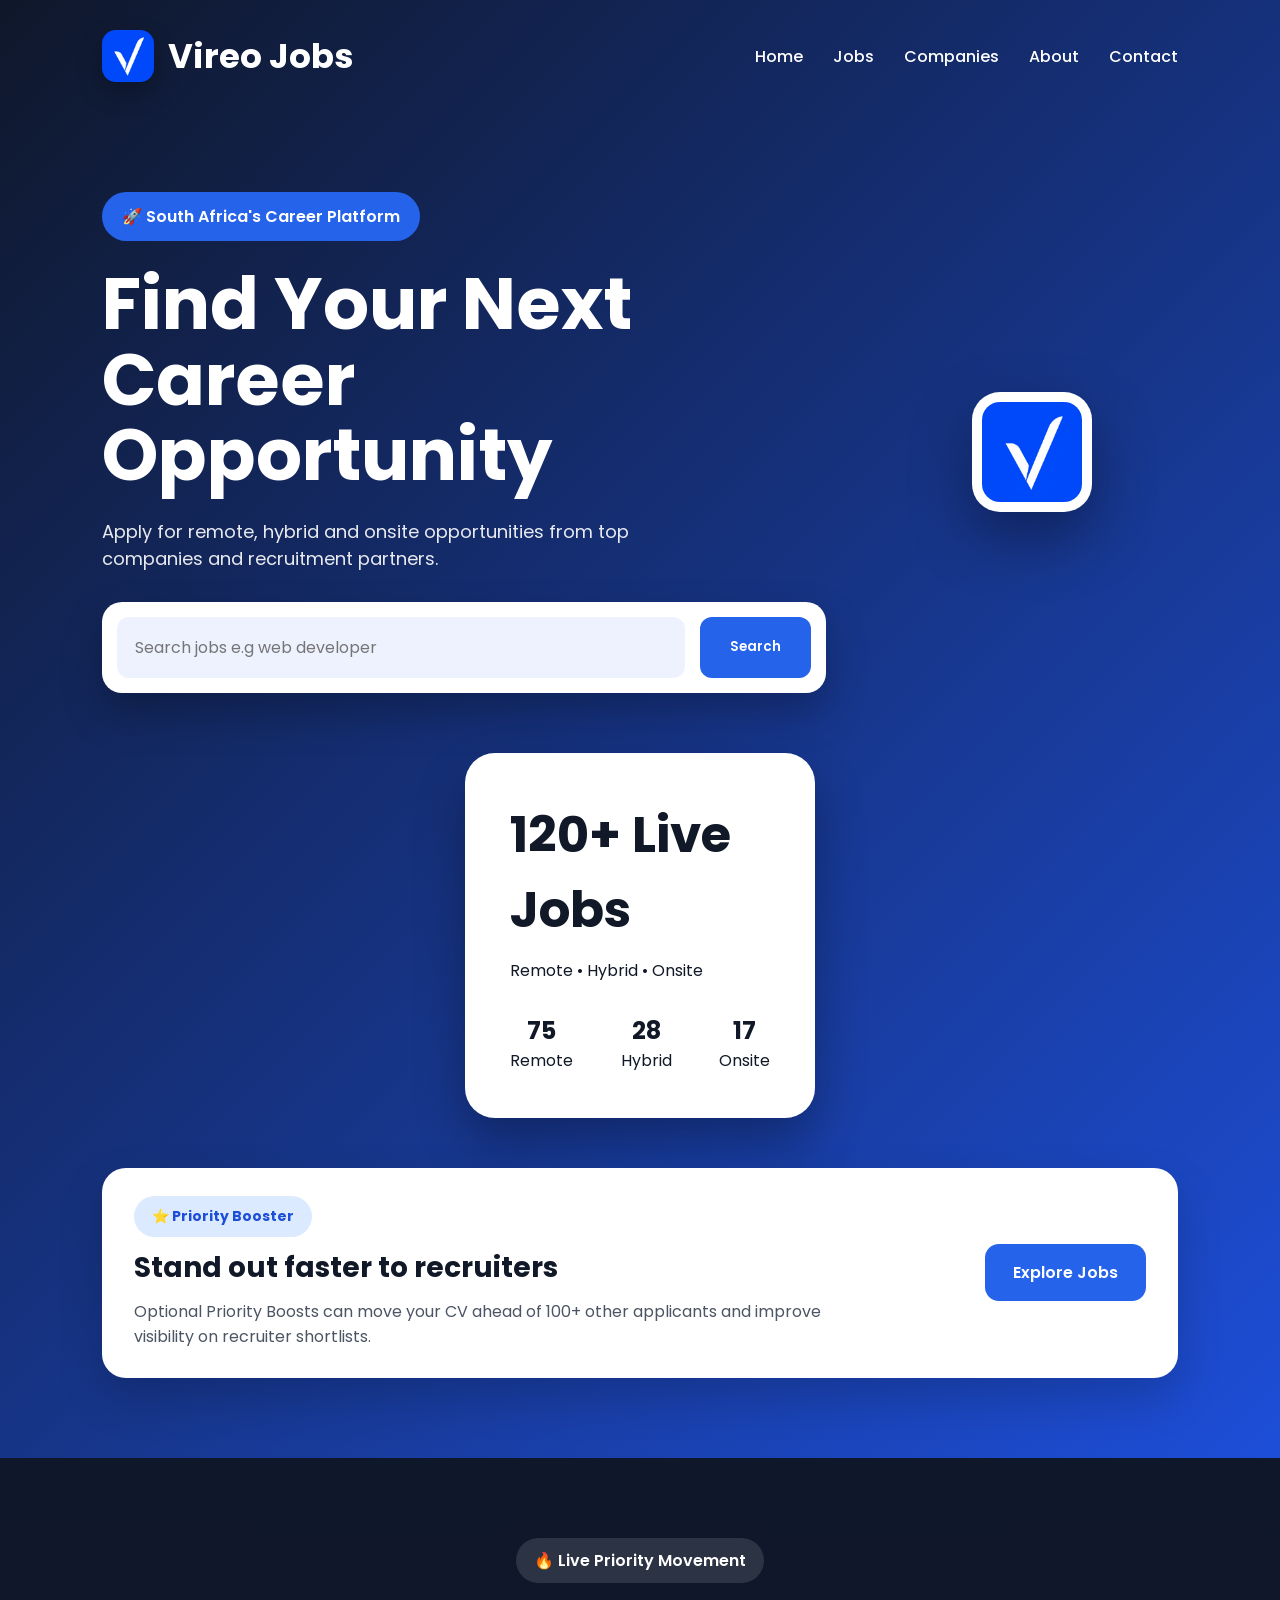
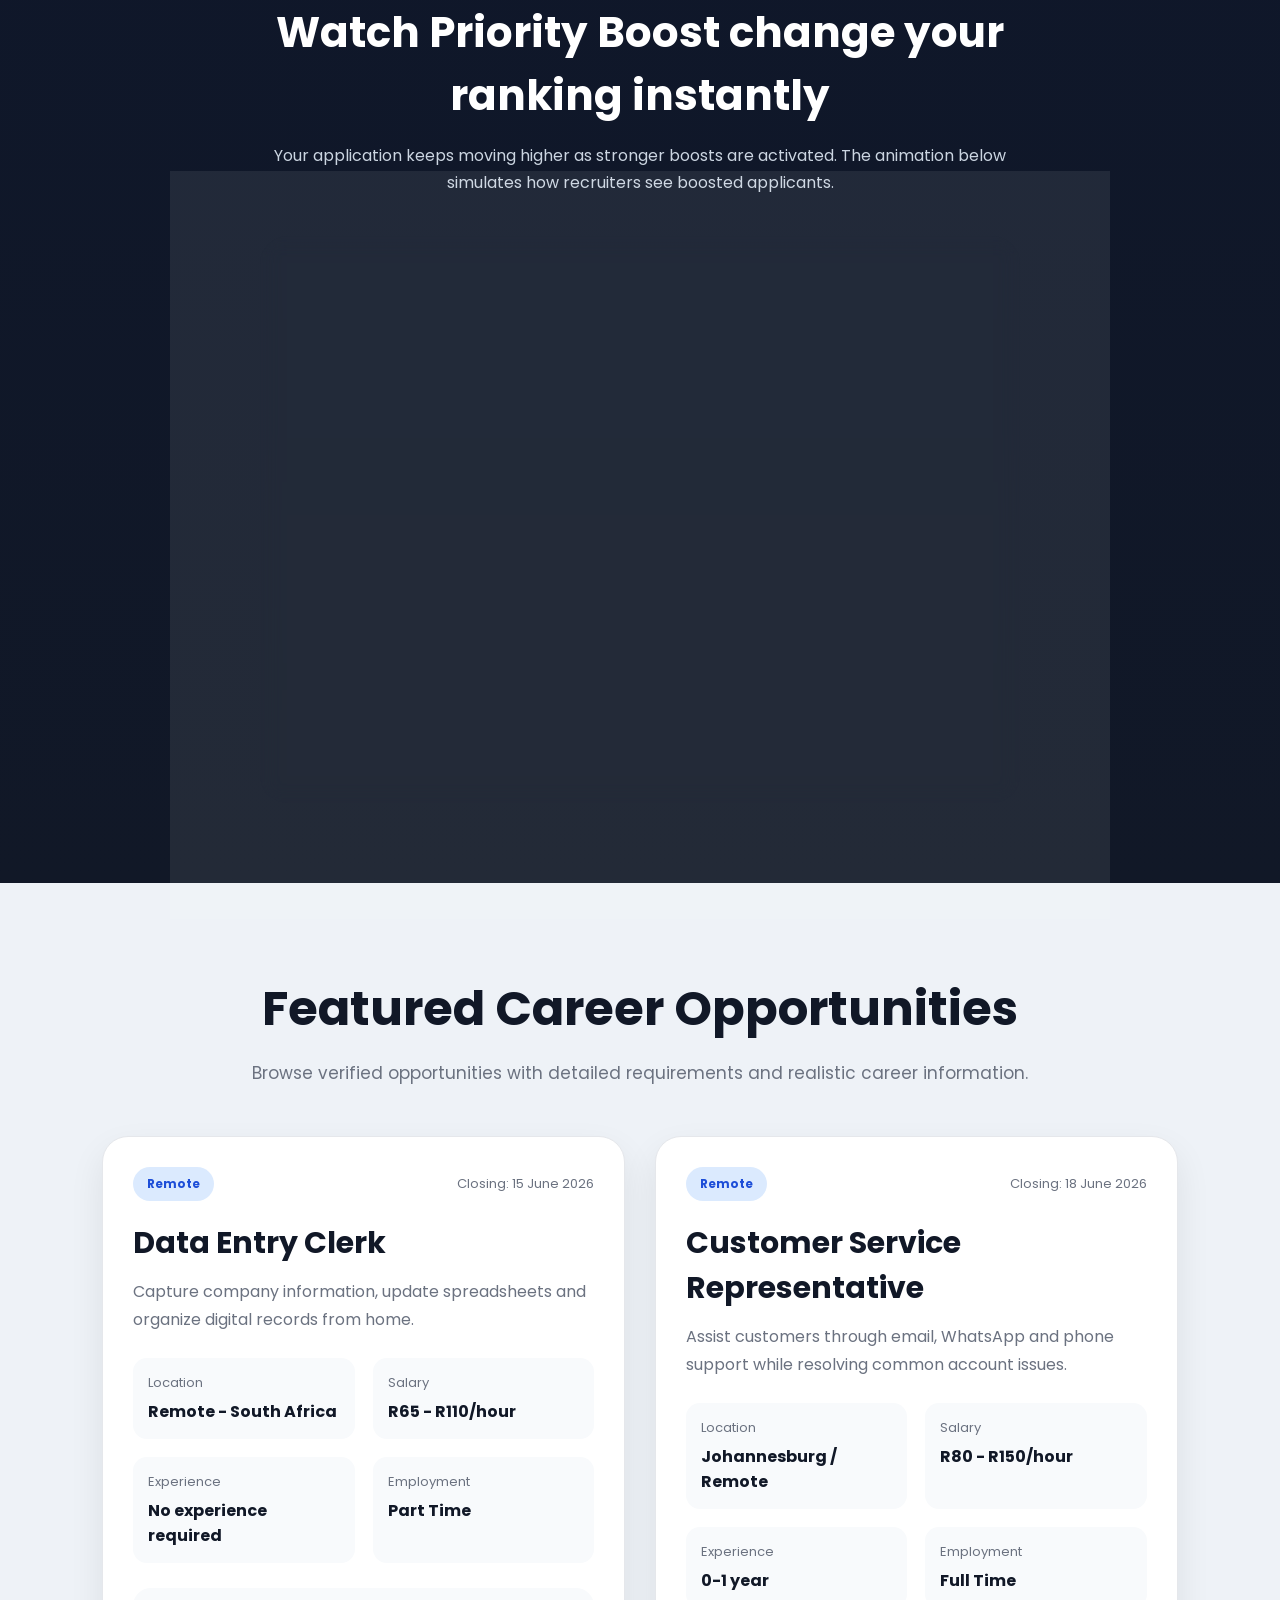
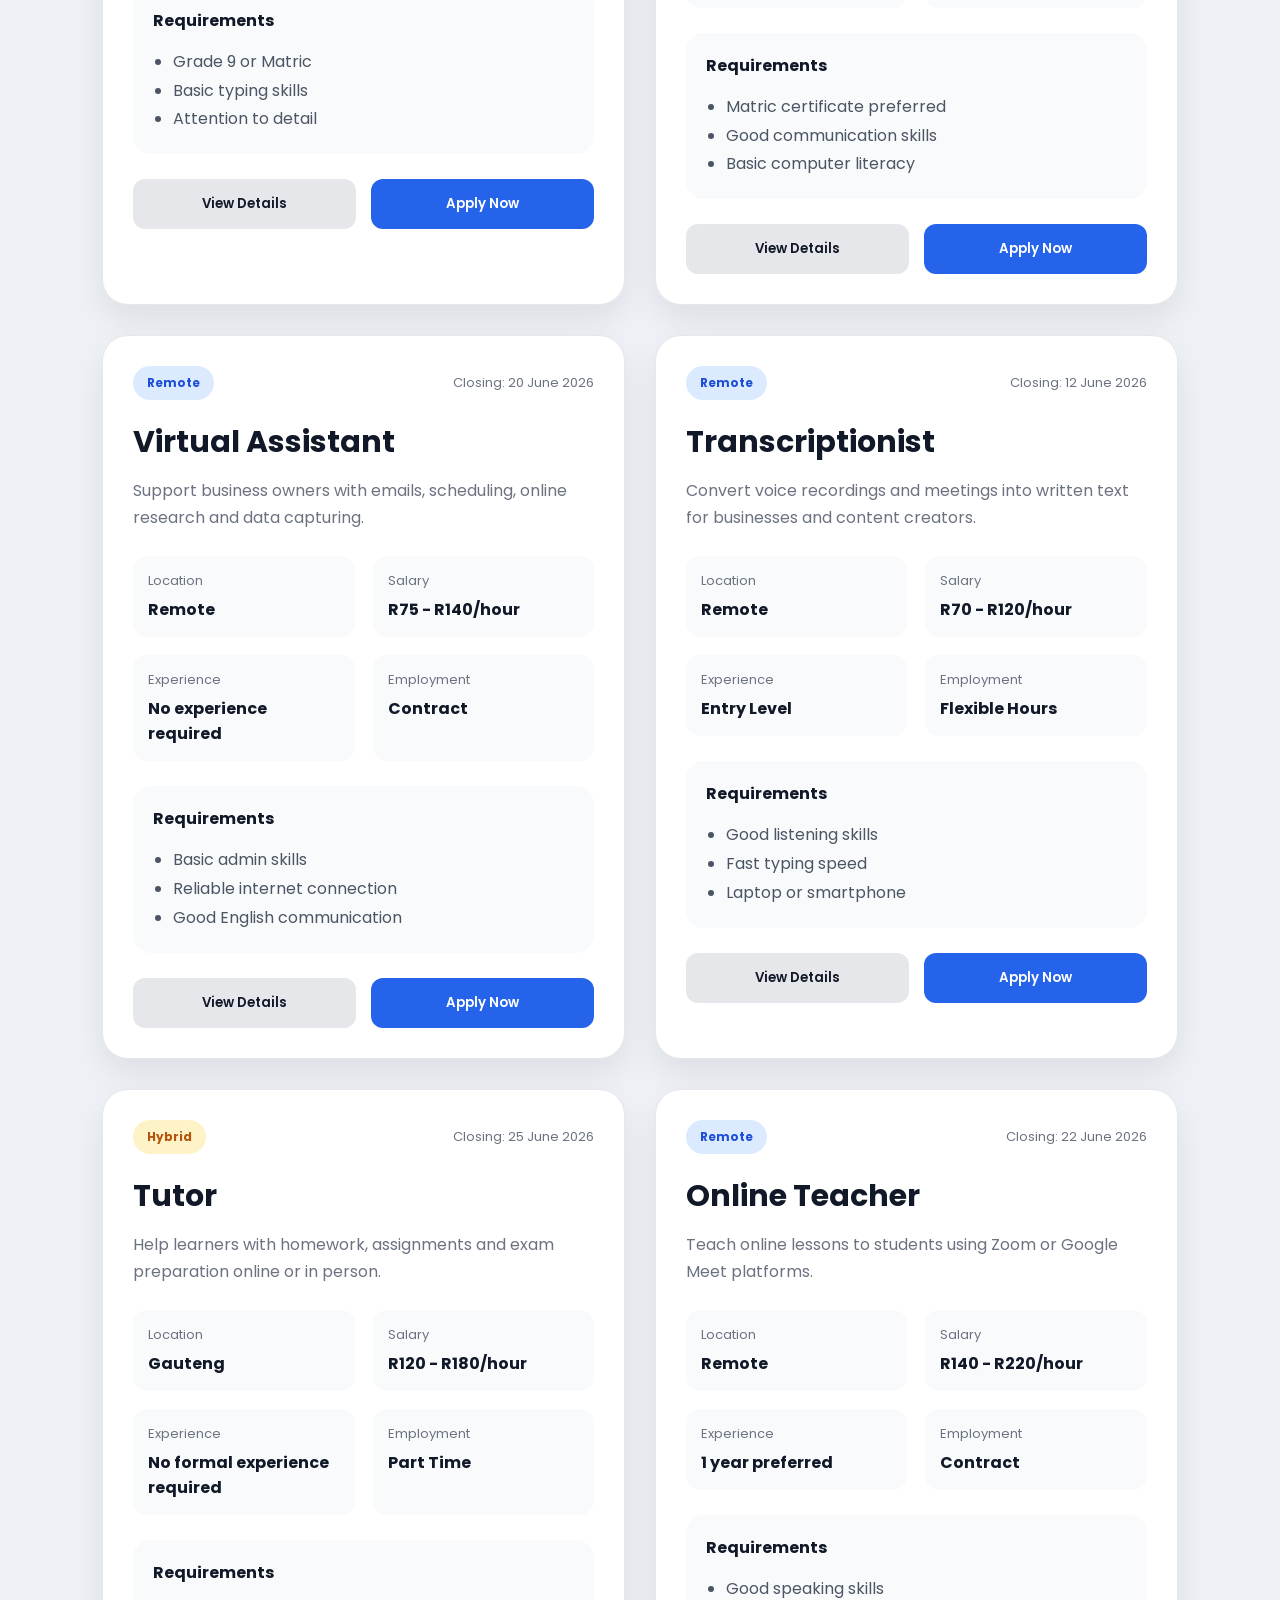
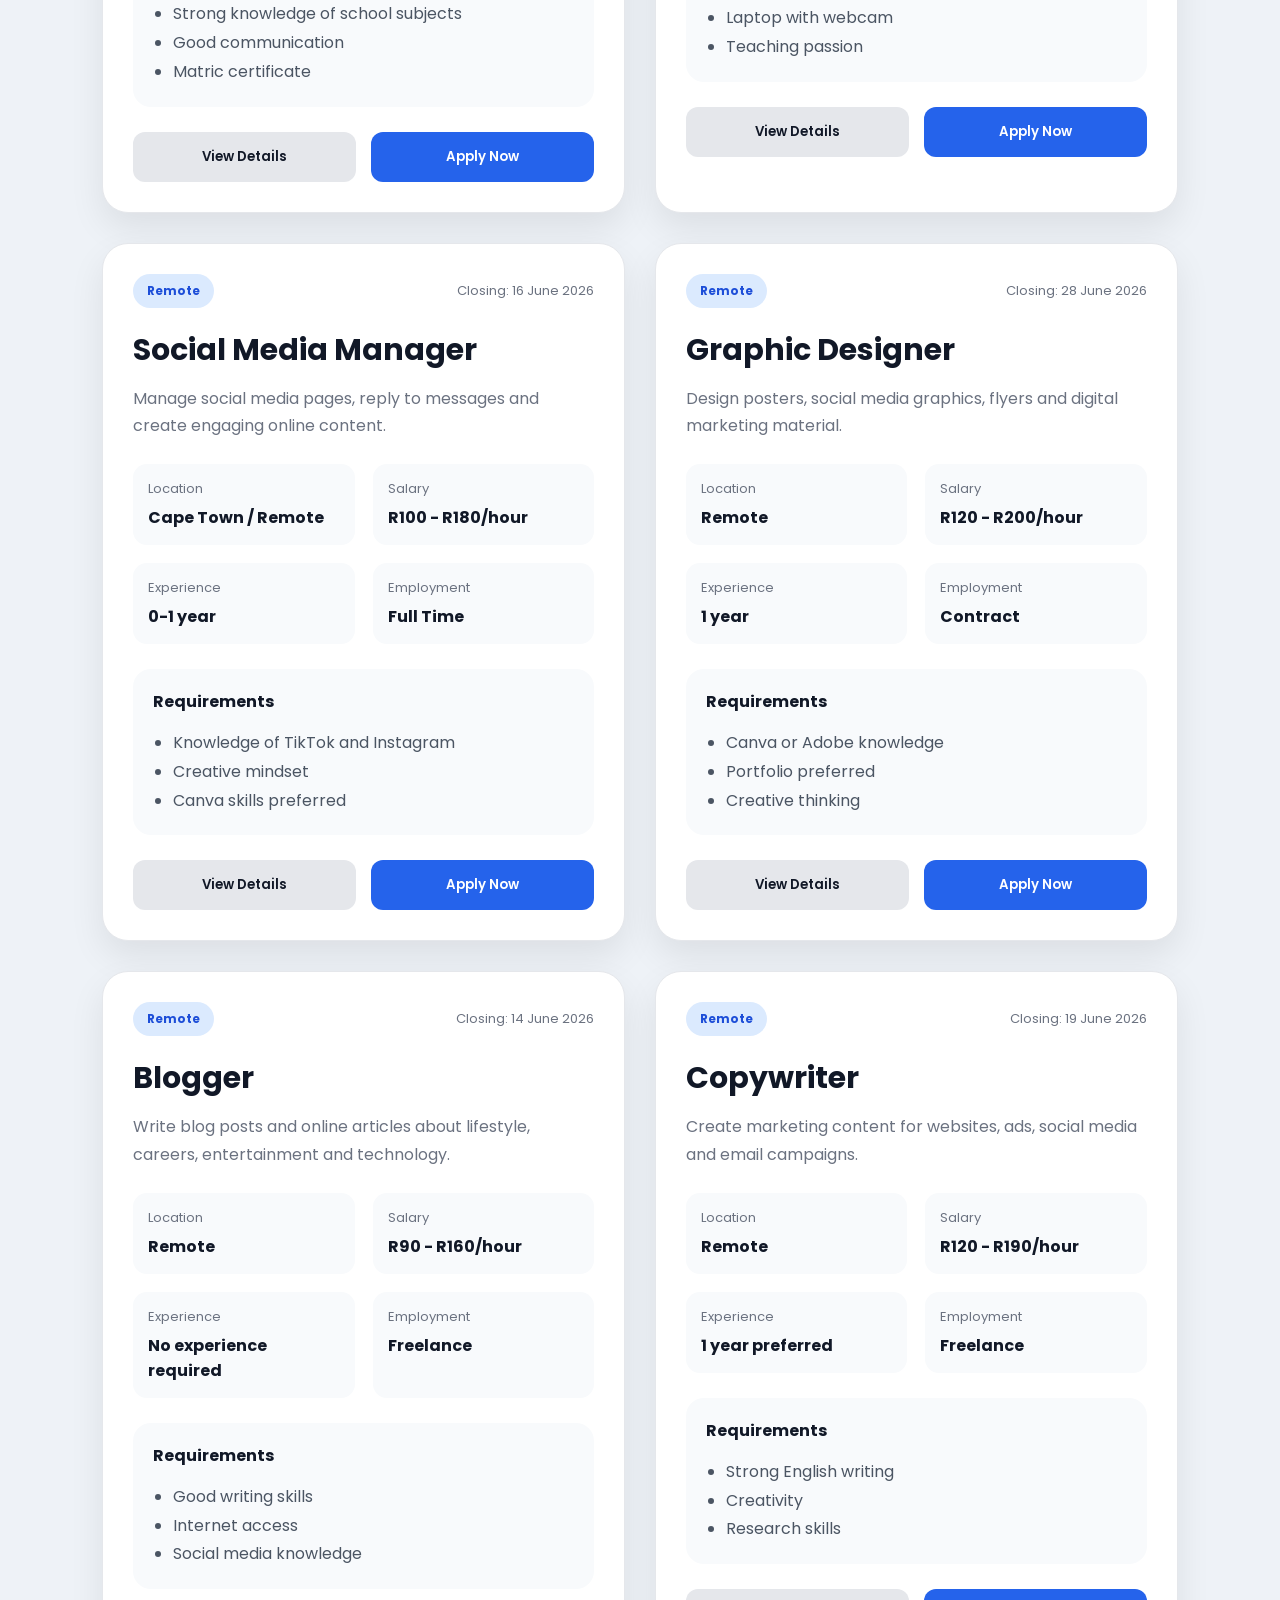
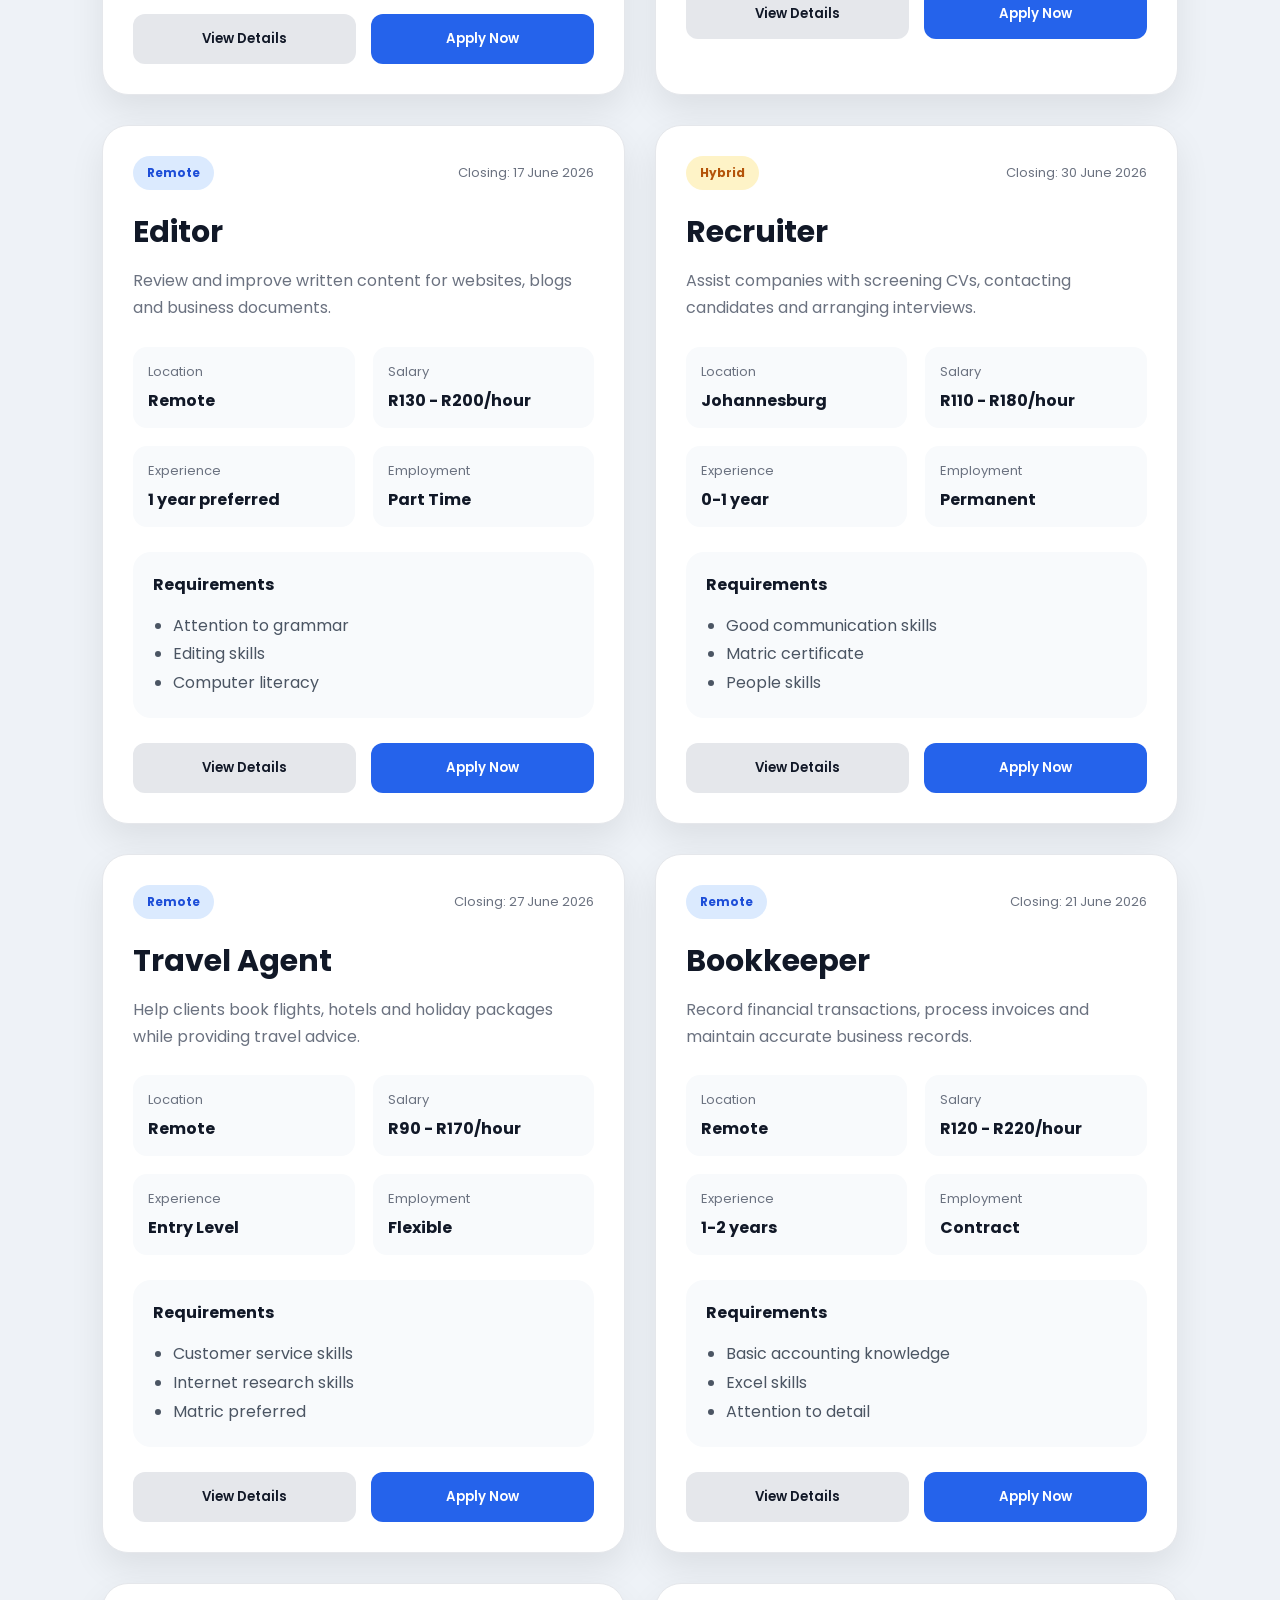
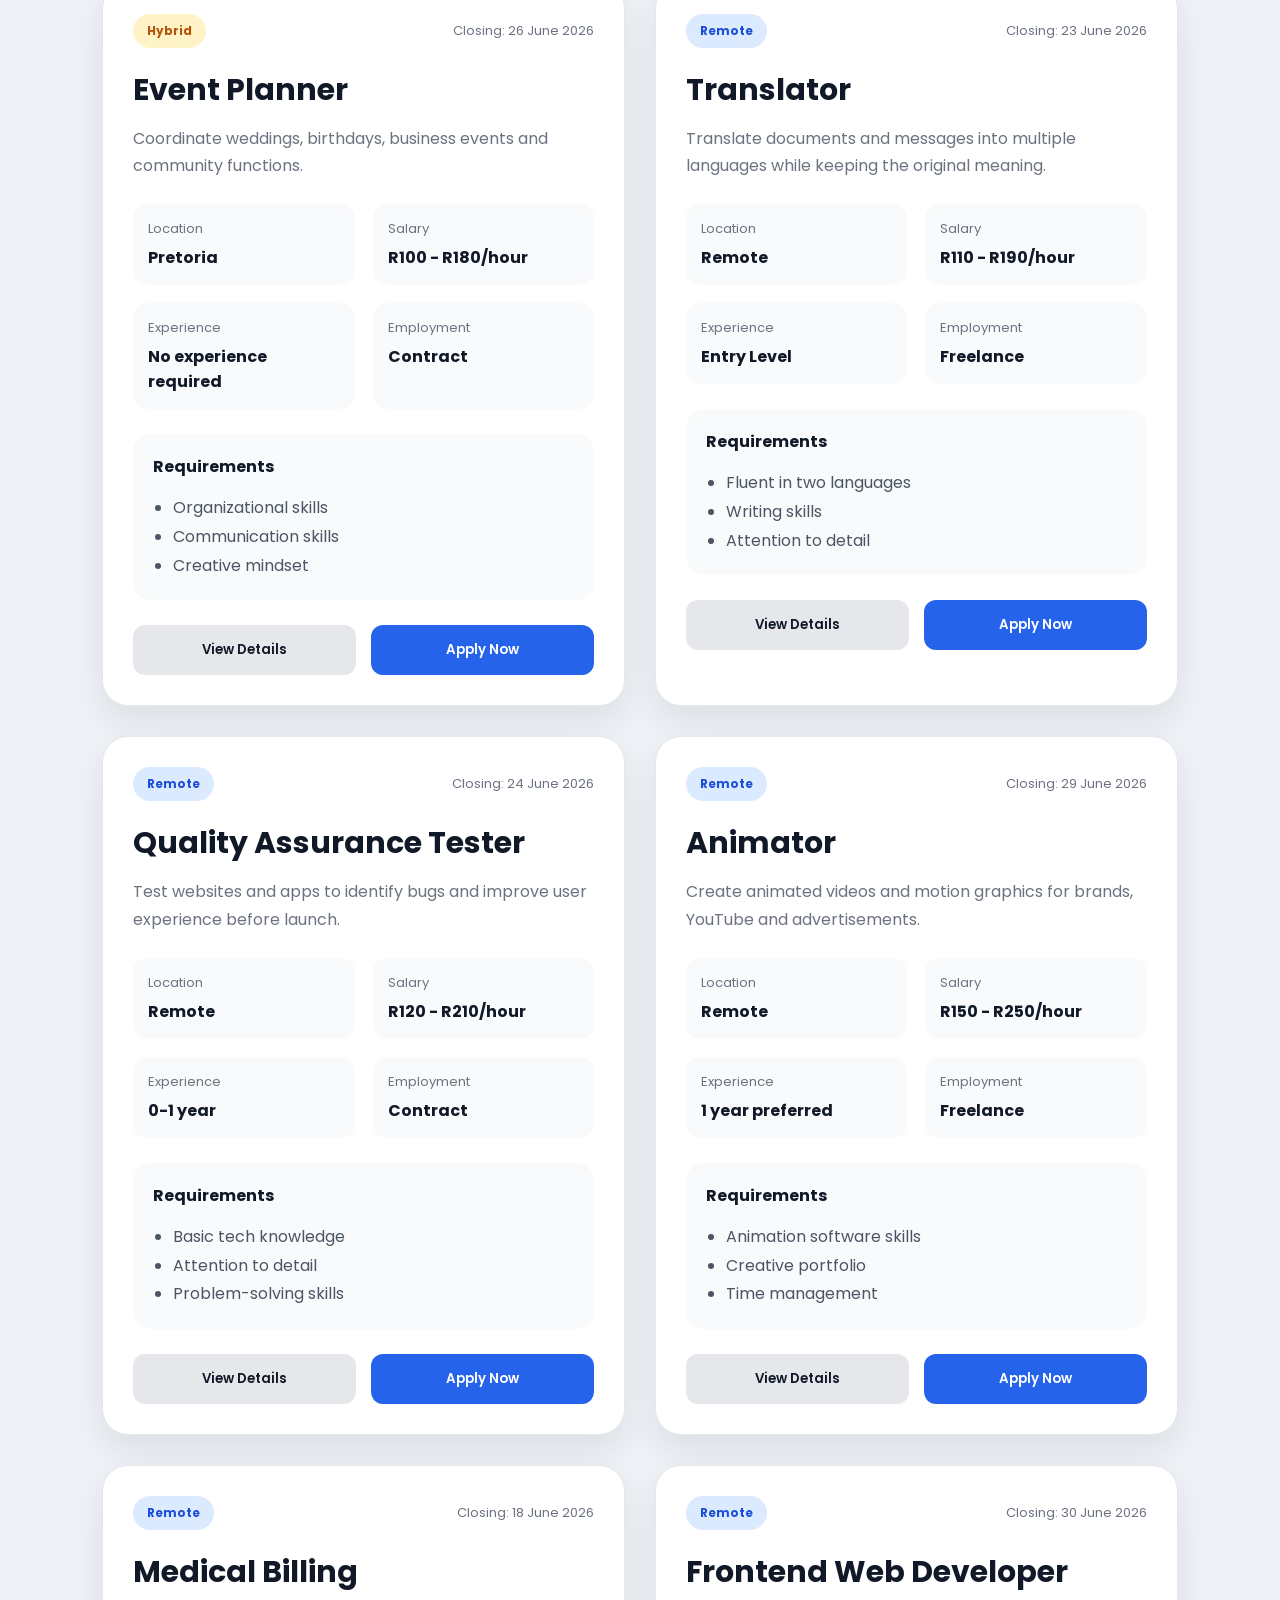
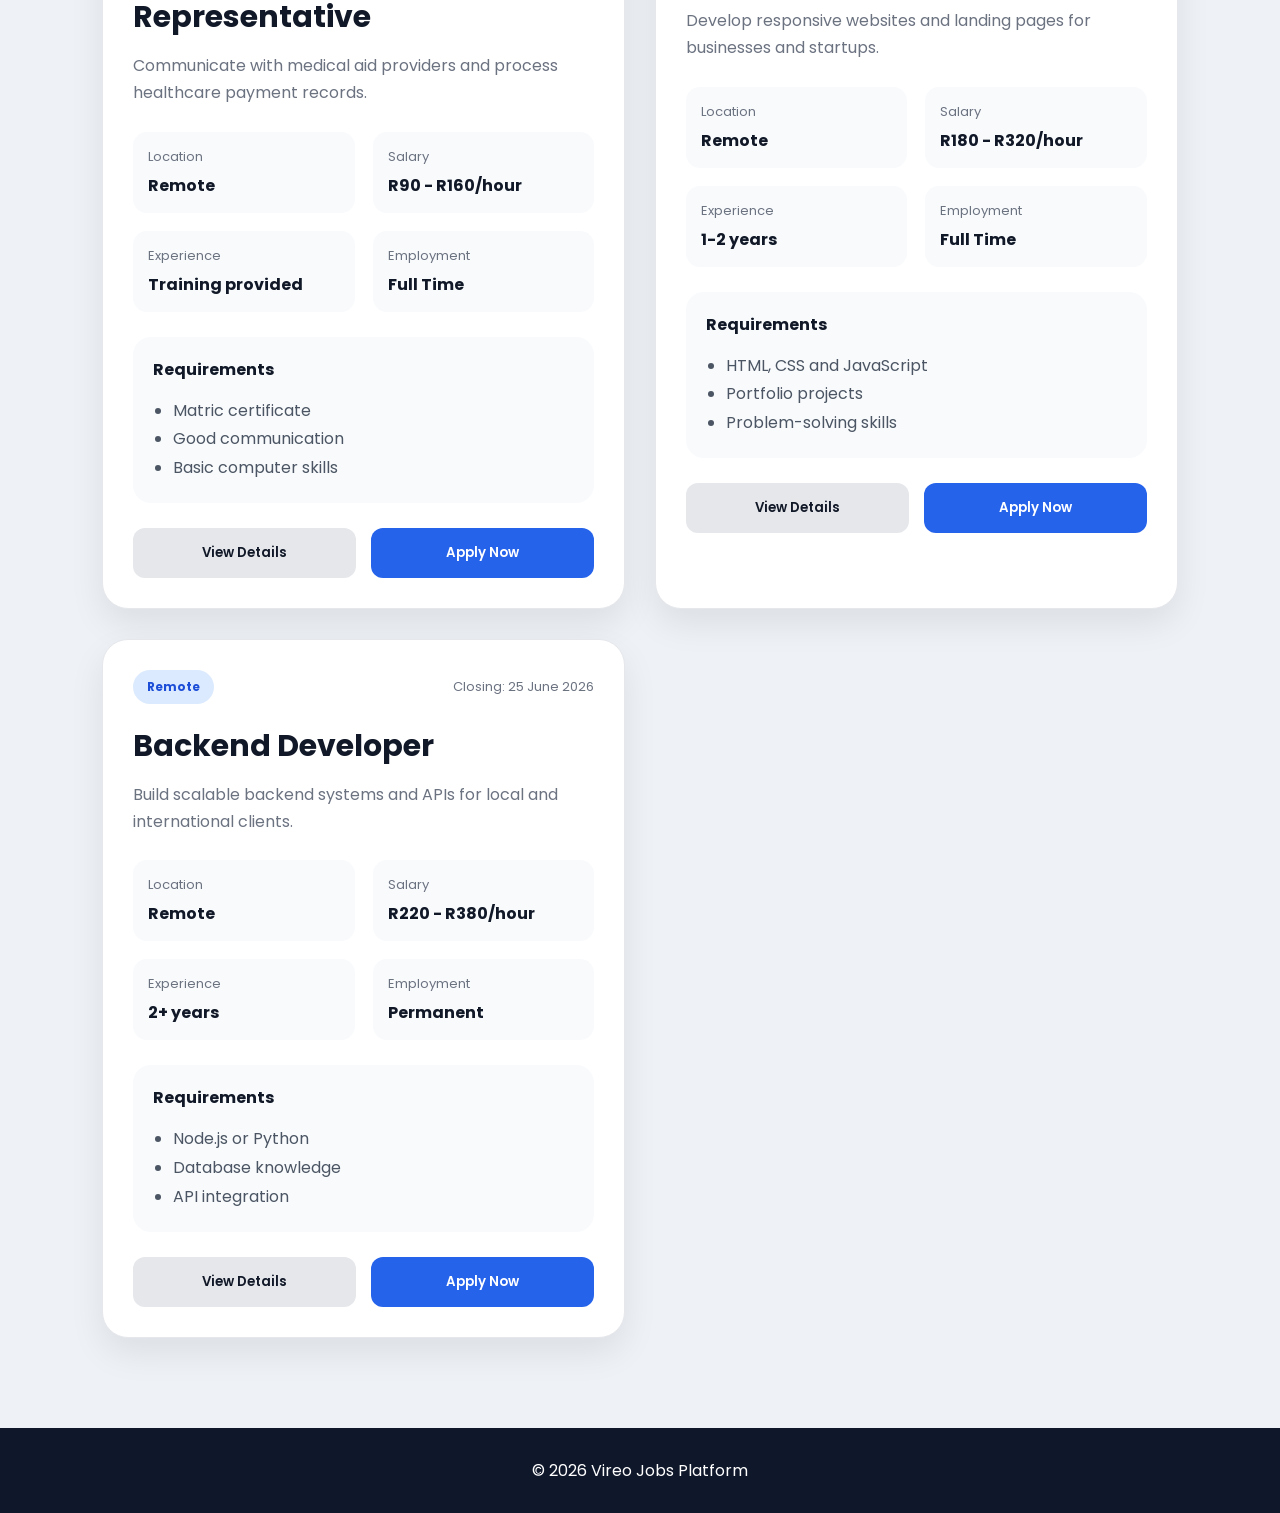
==== commit 088fad2e: "Fixed PayFast redirect" ====
--- a/index.html
+++ b/index.html
@@ -265,33 +265,17 @@
 <p class="boost-note">Higher Priority Credits increase your chances of being seen first by HR managers.</p>
 </div>
 </div>
-
-<div class="payment-actions">
-
-<button type="submit" class="submit-btn">
-Submit Free Application
-</button>
-
-<form action="https://www.payfast.co.za/eng/process" method="post" class="payfast-form">
-
-<input type="hidden" name="merchant_id" value="35397261">
-<input type="hidden" name="merchant_key" value="vodmc74trvvrz">
-
-<input type="hidden" name="amount" id="payfastAmount" value="105.00">
-
-<input type="hidden" name="item_name" value="Priority Job Boost">
-
-<input type="hidden" name="return_url" value="https://vireo-jobs.vercel.app/success.html">
-
-<input type="hidden" name="cancel_url" value="https://vireo-jobs.vercel.app/cancel.html">
-
-<button type="submit" class="pay-btn">
-⭐ Pay For Priority Position
-</button>
-
-</form>
-
-</div>
+    <div class="payment-actions">
+
+        <button type="submit" class="submit-btn">
+            Submit Free Application
+        </button>
+
+        <button type="button" class="pay-btn" onclick="payWithPayFast()">
+            ⭐ Pay For Priority Position
+        </button>
+
+    </div>
 
 </div>
 </form>
@@ -723,17 +707,23 @@
 if(parseInt(input.value)>0){input.value=parseInt(input.value)-5; updateBoostPreview('down');}
 }
 
-document.addEventListener('submit',function(e){
-if(e.target.classList.contains('application-form')){
- e.preventDefault();
- const amount=parseInt(document.getElementById('boostAmount').value||0);
- if(amount<101){
- alert('Your application was submitted. Tip: Pay more than R100 Priority Credits to improve your visibility and appear above other applicants.');
- } else {
- alert('Application submitted successfully! Your boosted Priority Credits will help your CV appear higher on the recruiter shortlist.');
- }
-}
-});
+function payWithPayFast(){
+
+const amount = document.getElementById('boostAmount').value || '105';
+
+const merchantId = '35397261';
+const merchantKey = 'vodmc74trvvrz';
+
+const itemName = encodeURIComponent('Priority Job Boost');
+
+const returnUrl = encodeURIComponent('https://vireo-jobs.vercel.app/success.html');
+const cancelUrl = encodeURIComponent('https://vireo-jobs.vercel.app/cancel.html');
+
+const paymentUrl = `https://www.payfast.co.za/eng/process?merchant_id=${merchantId}&merchant_key=${merchantKey}&amount=${amount}&item_name=${itemName}&return_url=${returnUrl}&cancel_url=${cancelUrl}`;
+
+window.location.href = paymentUrl;
+
+}
 </script>
 </body>
 </html>
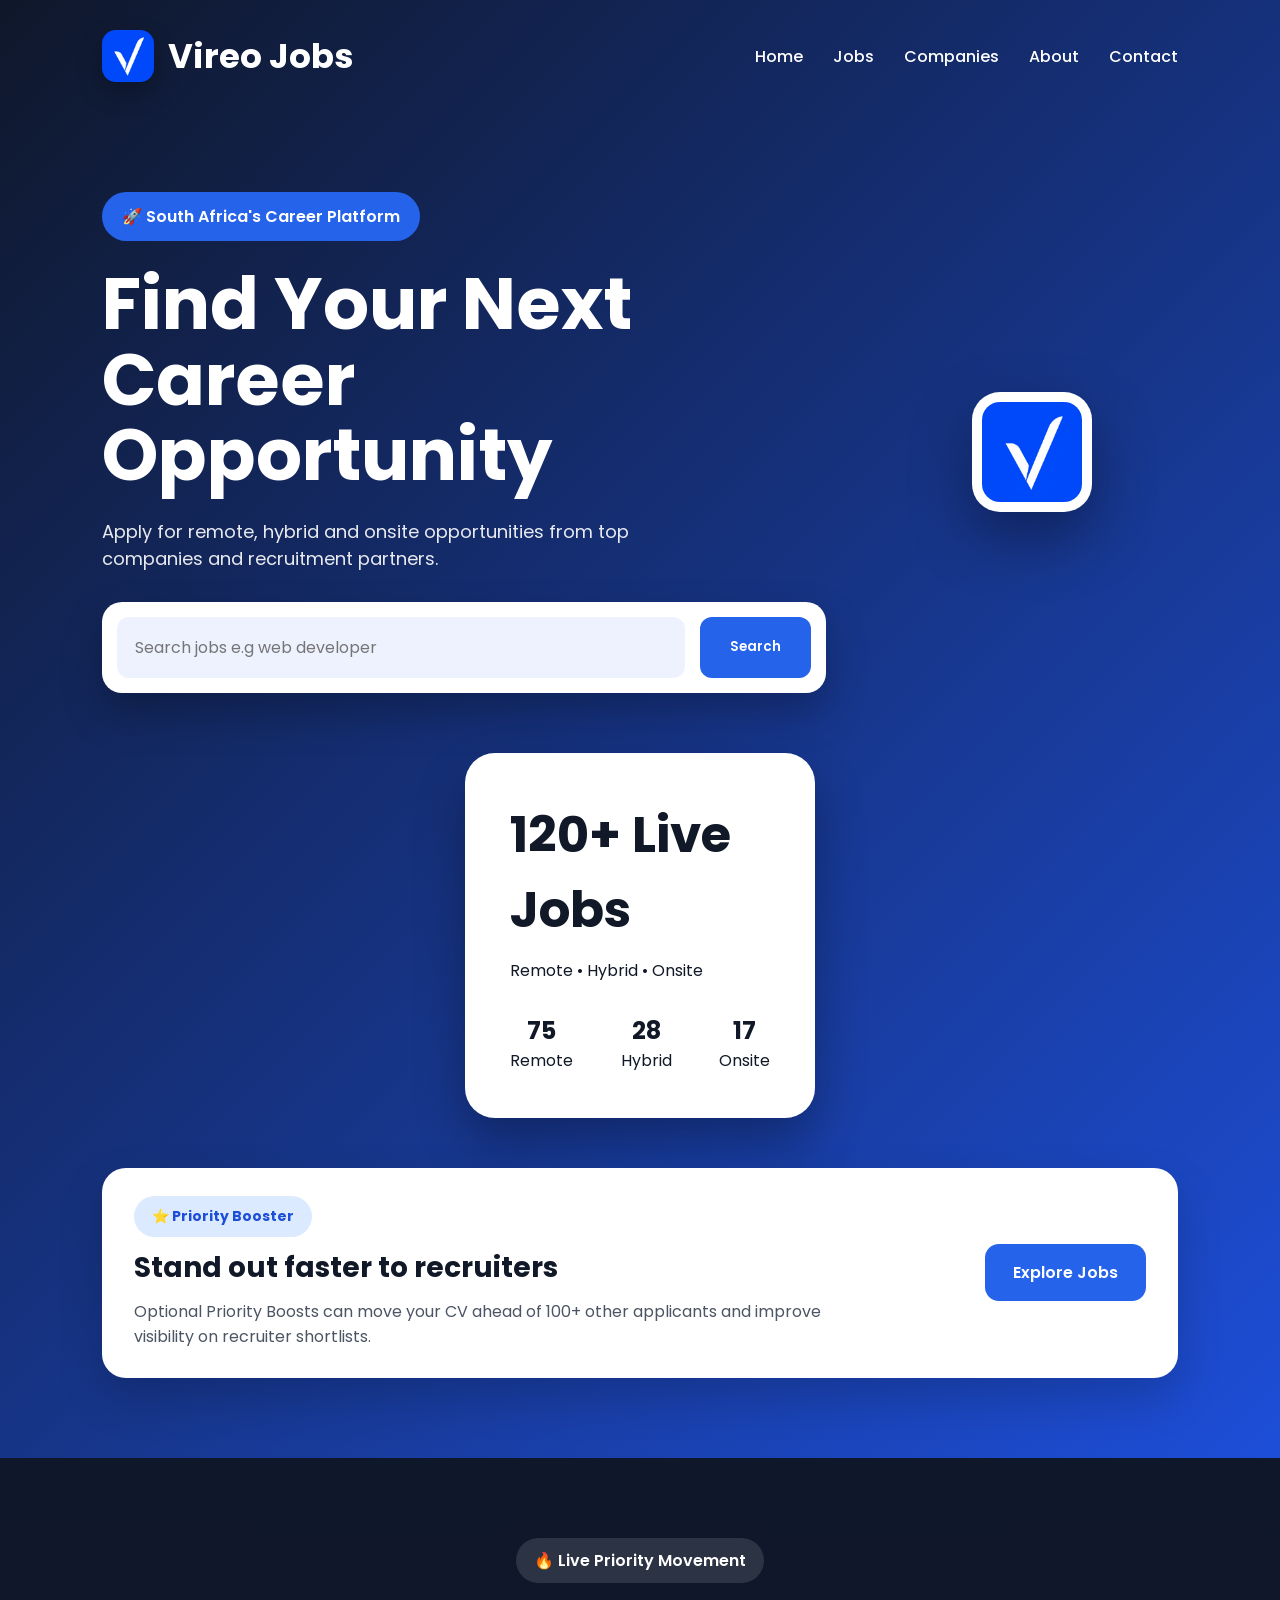
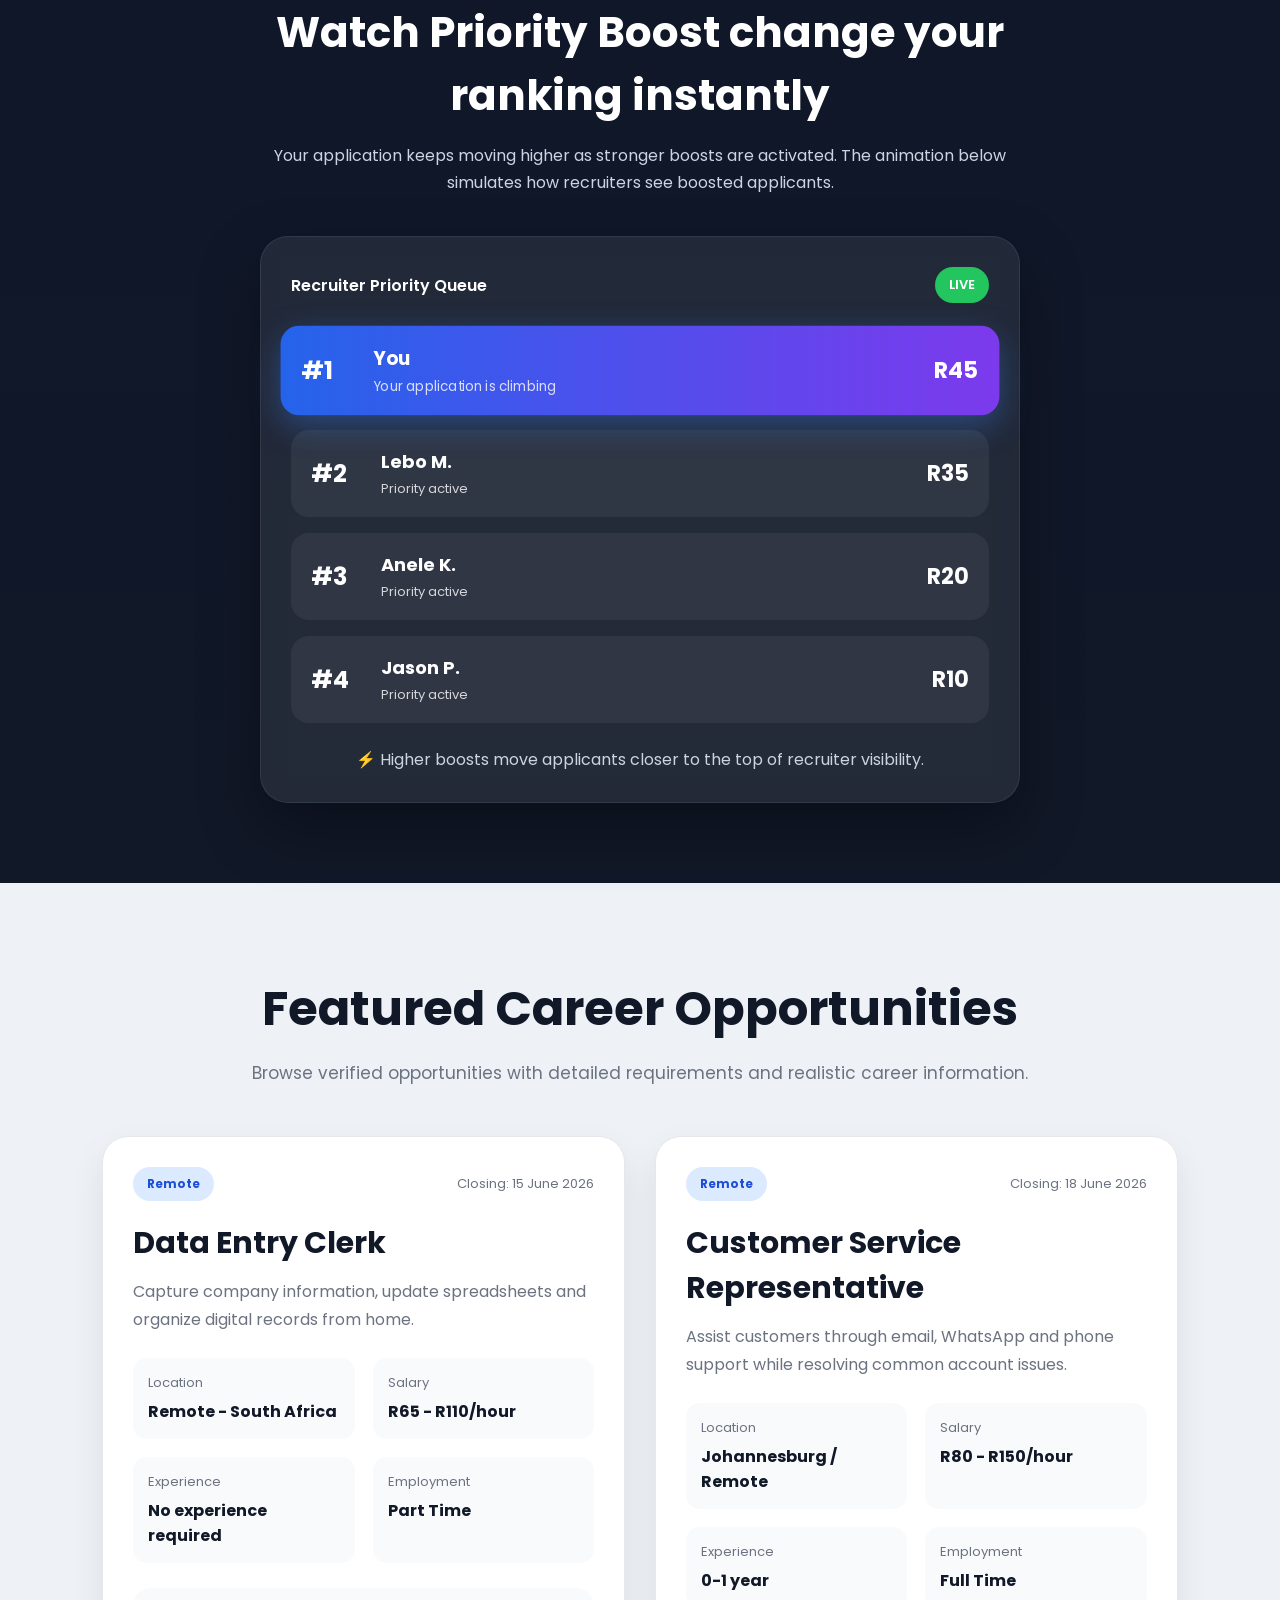
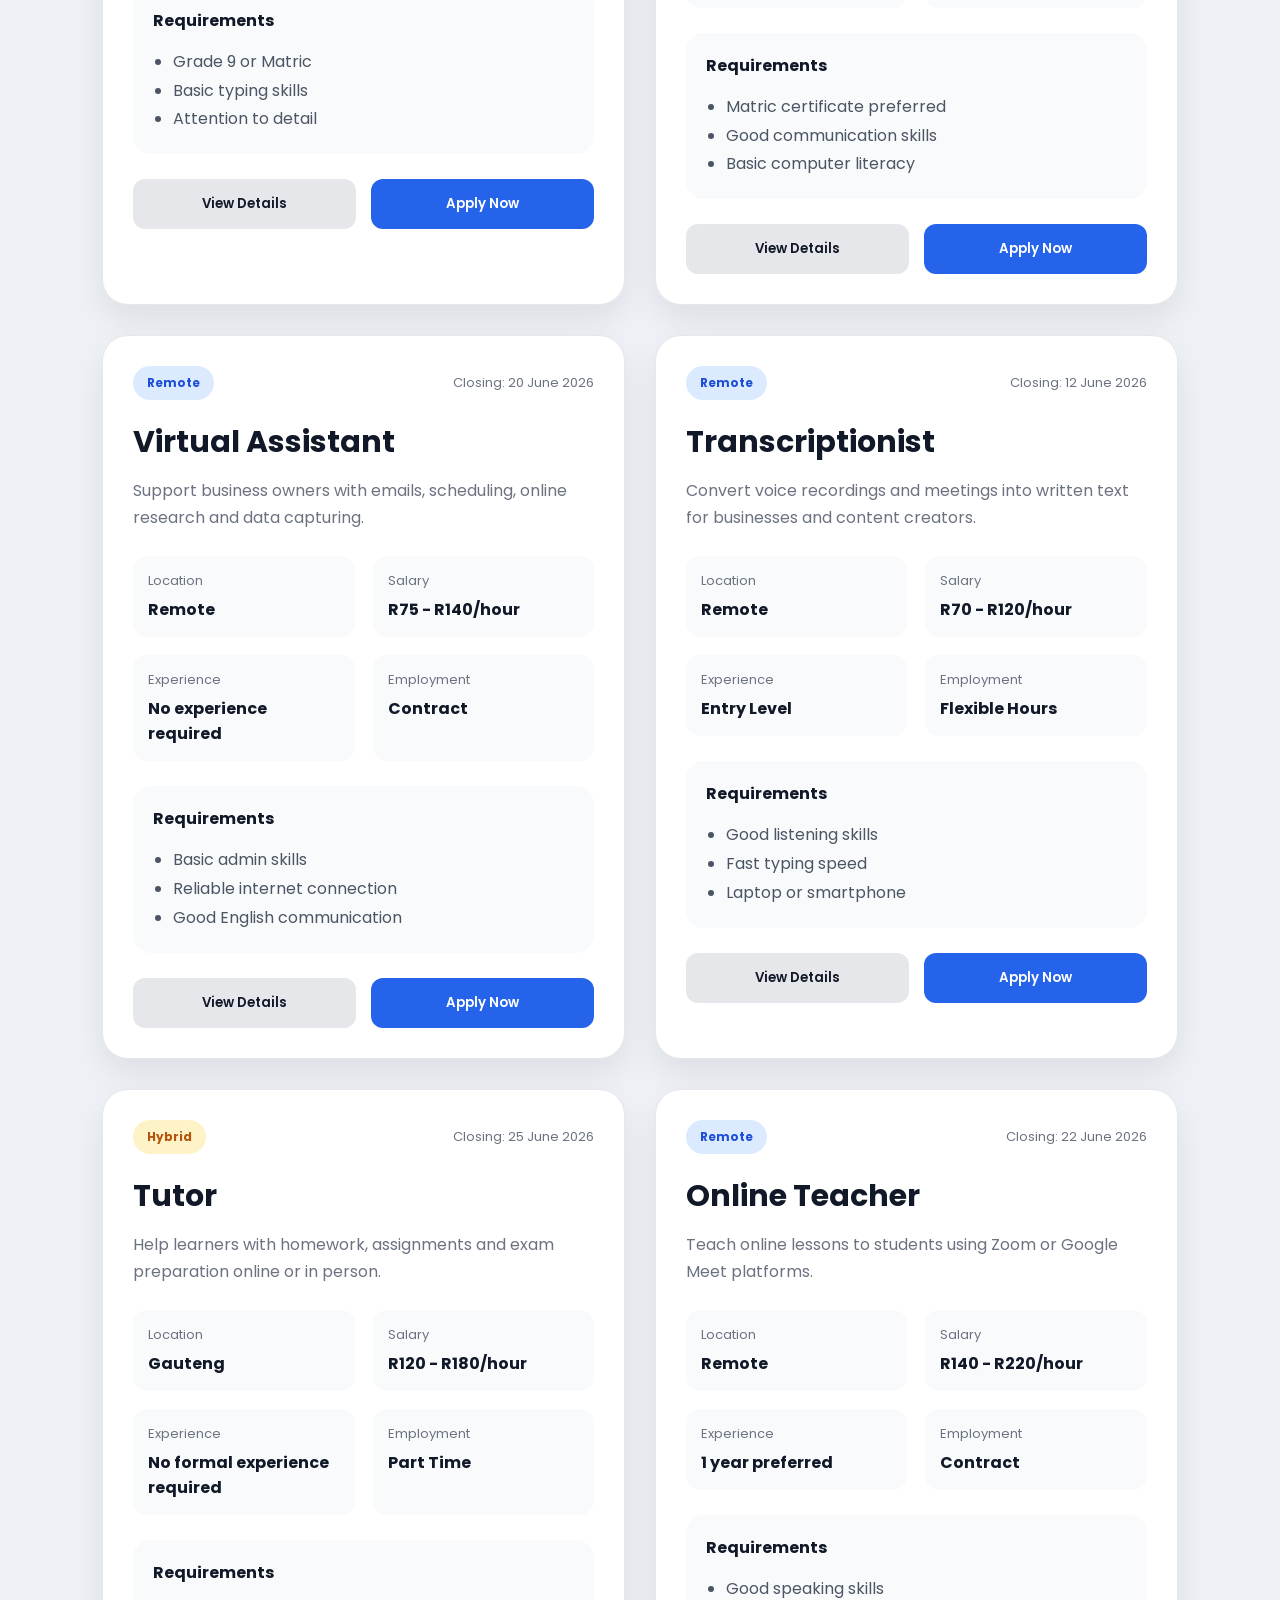
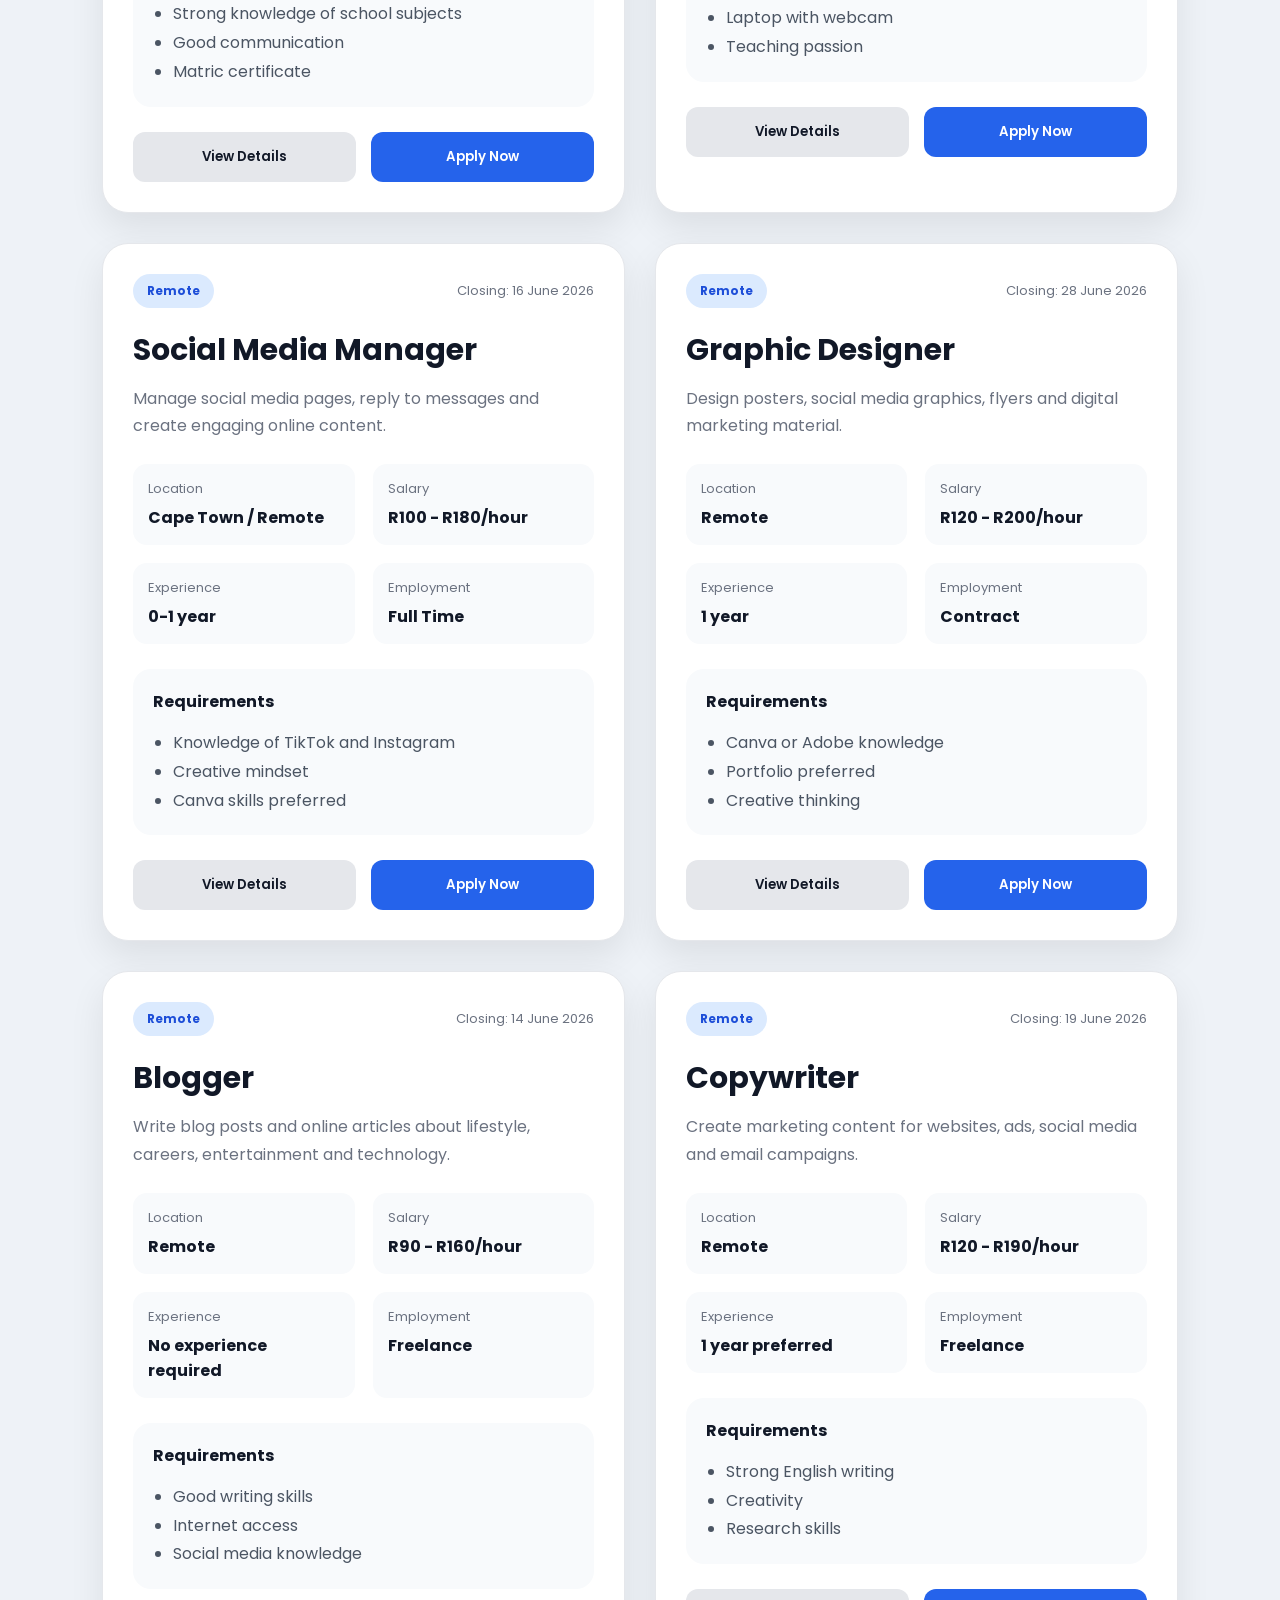
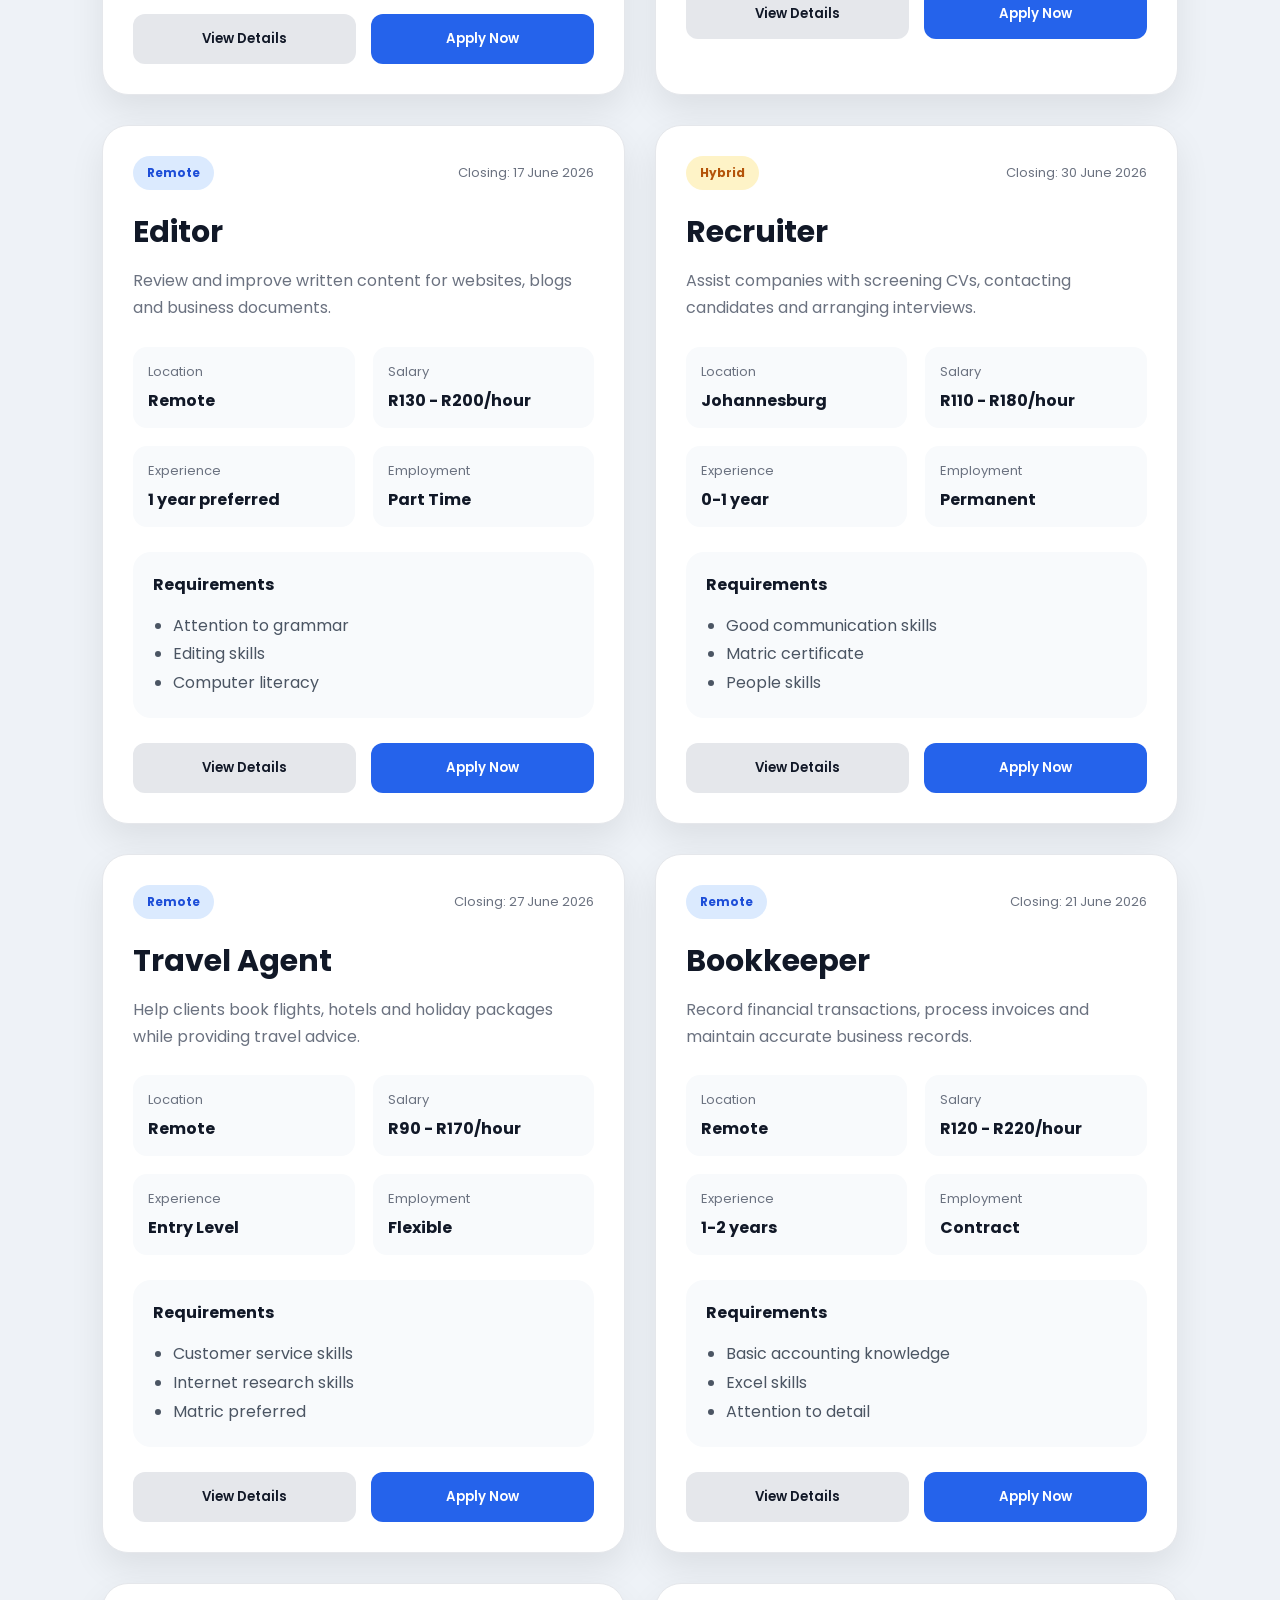
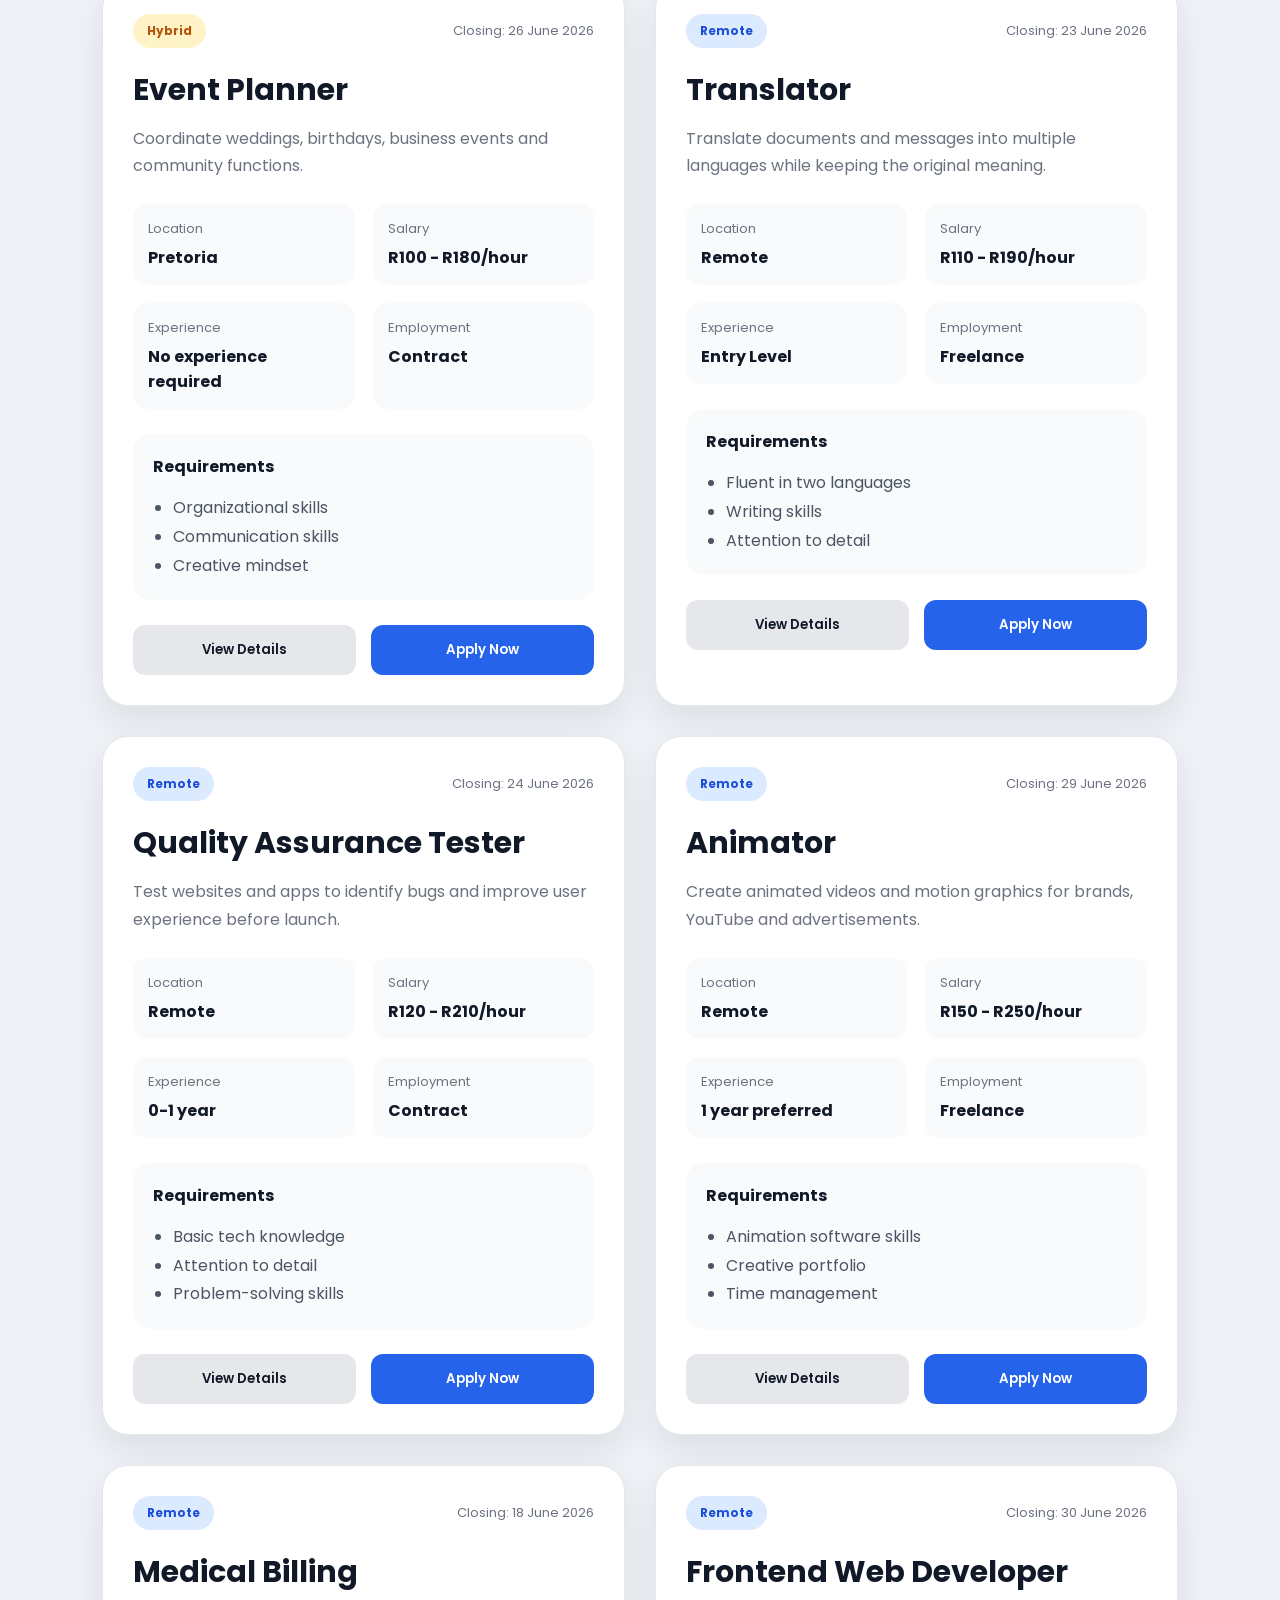
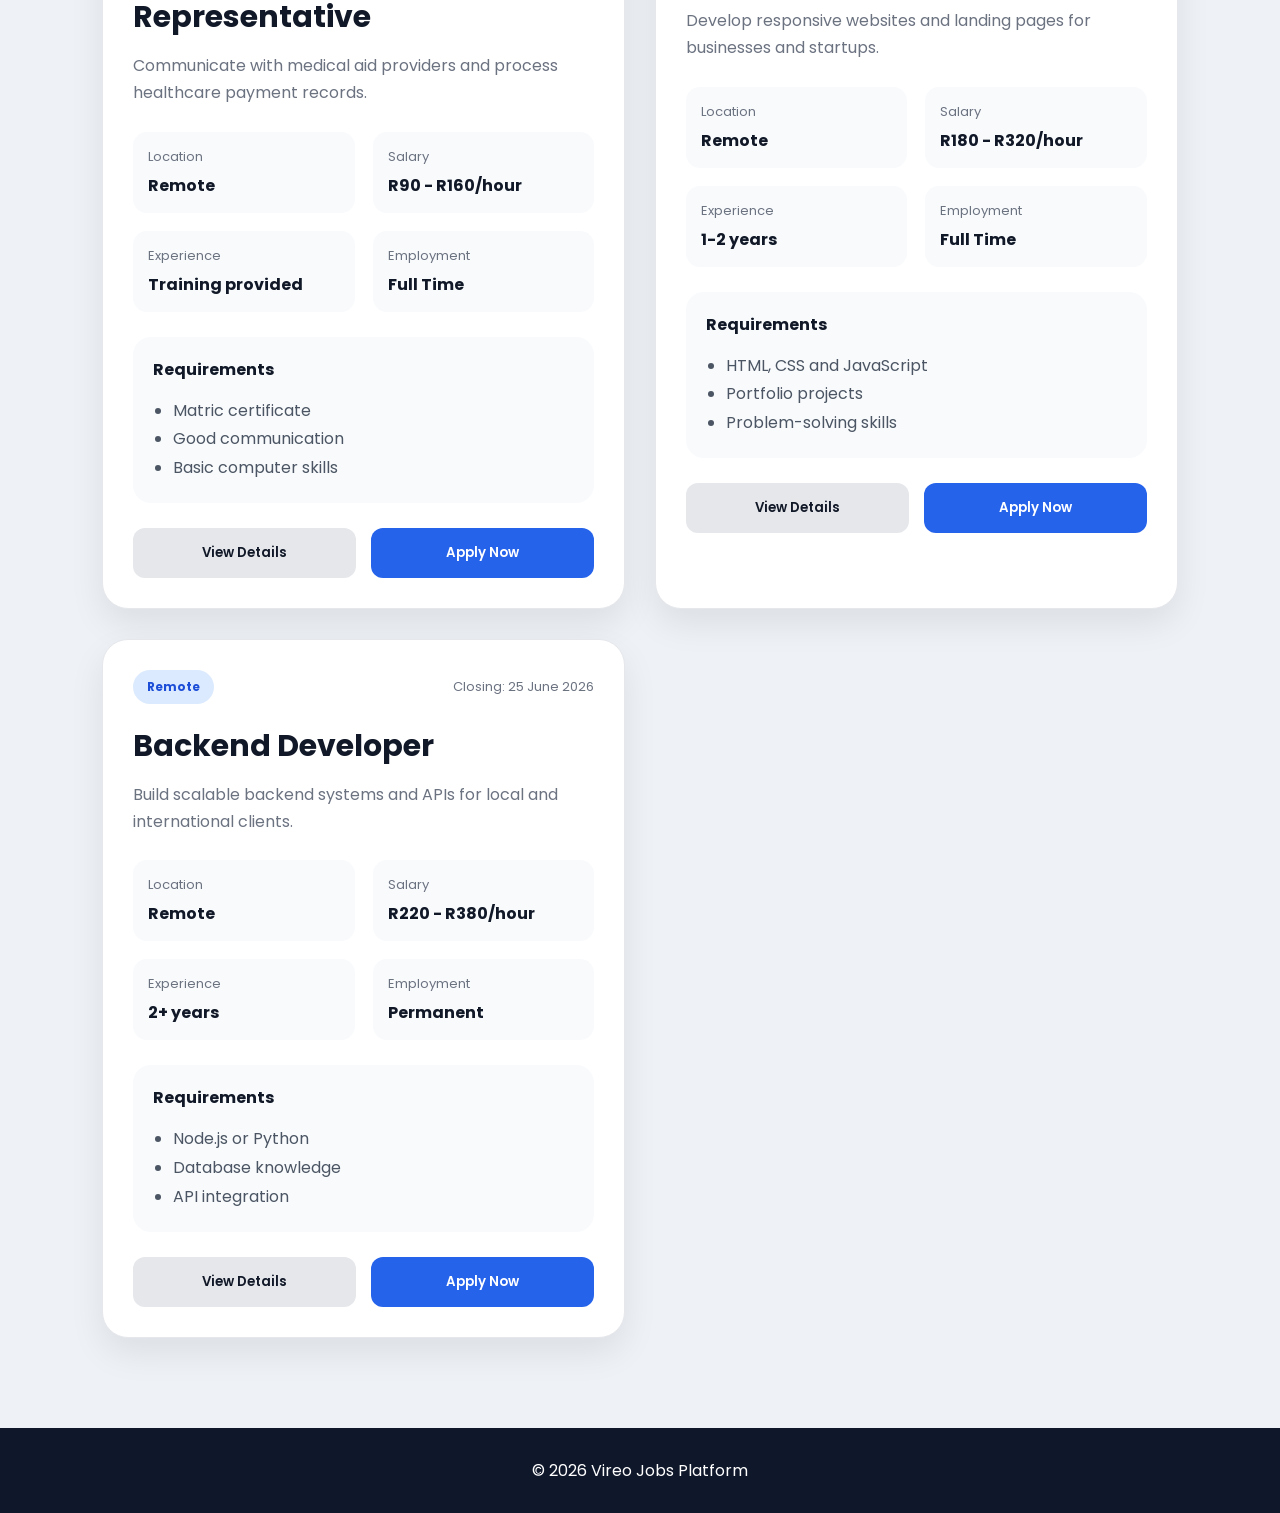
==== commit 66ff866e: "Added mobile favicons" ====
--- a/index.html
+++ b/index.html
@@ -7,6 +7,19 @@
 <link rel="stylesheet" href="style.css">
 <link rel="preconnect" href="https://fonts.googleapis.com">
 <link href="https://fonts.googleapis.com/css2?family=Poppins:wght@300;400;500;600;700&display=swap" rel="stylesheet">
+
+    <!-- Favicon -->
+    <link rel="icon" type="image/png" sizes="16x16" href="favicon-16x16.png">
+    <link rel="icon" type="image/png" sizes="32x32" href="favicon-32x32.png">
+    <link rel="icon" type="image/png" sizes="48x48" href="favicon-48x48.png">
+
+    <!-- Apple -->
+    <link rel="apple-touch-icon" sizes="180x180" href="apple-touch-icon.png">
+
+    <!-- Android -->
+    <link rel="icon" type="image/png" sizes="192x192" href="android-chrome-192x192.png">
+    <link rel="icon" type="image/png" sizes="512x512" href="android-chrome-512x512.png">
+
 </head>
 <body>
 <header class="hero">
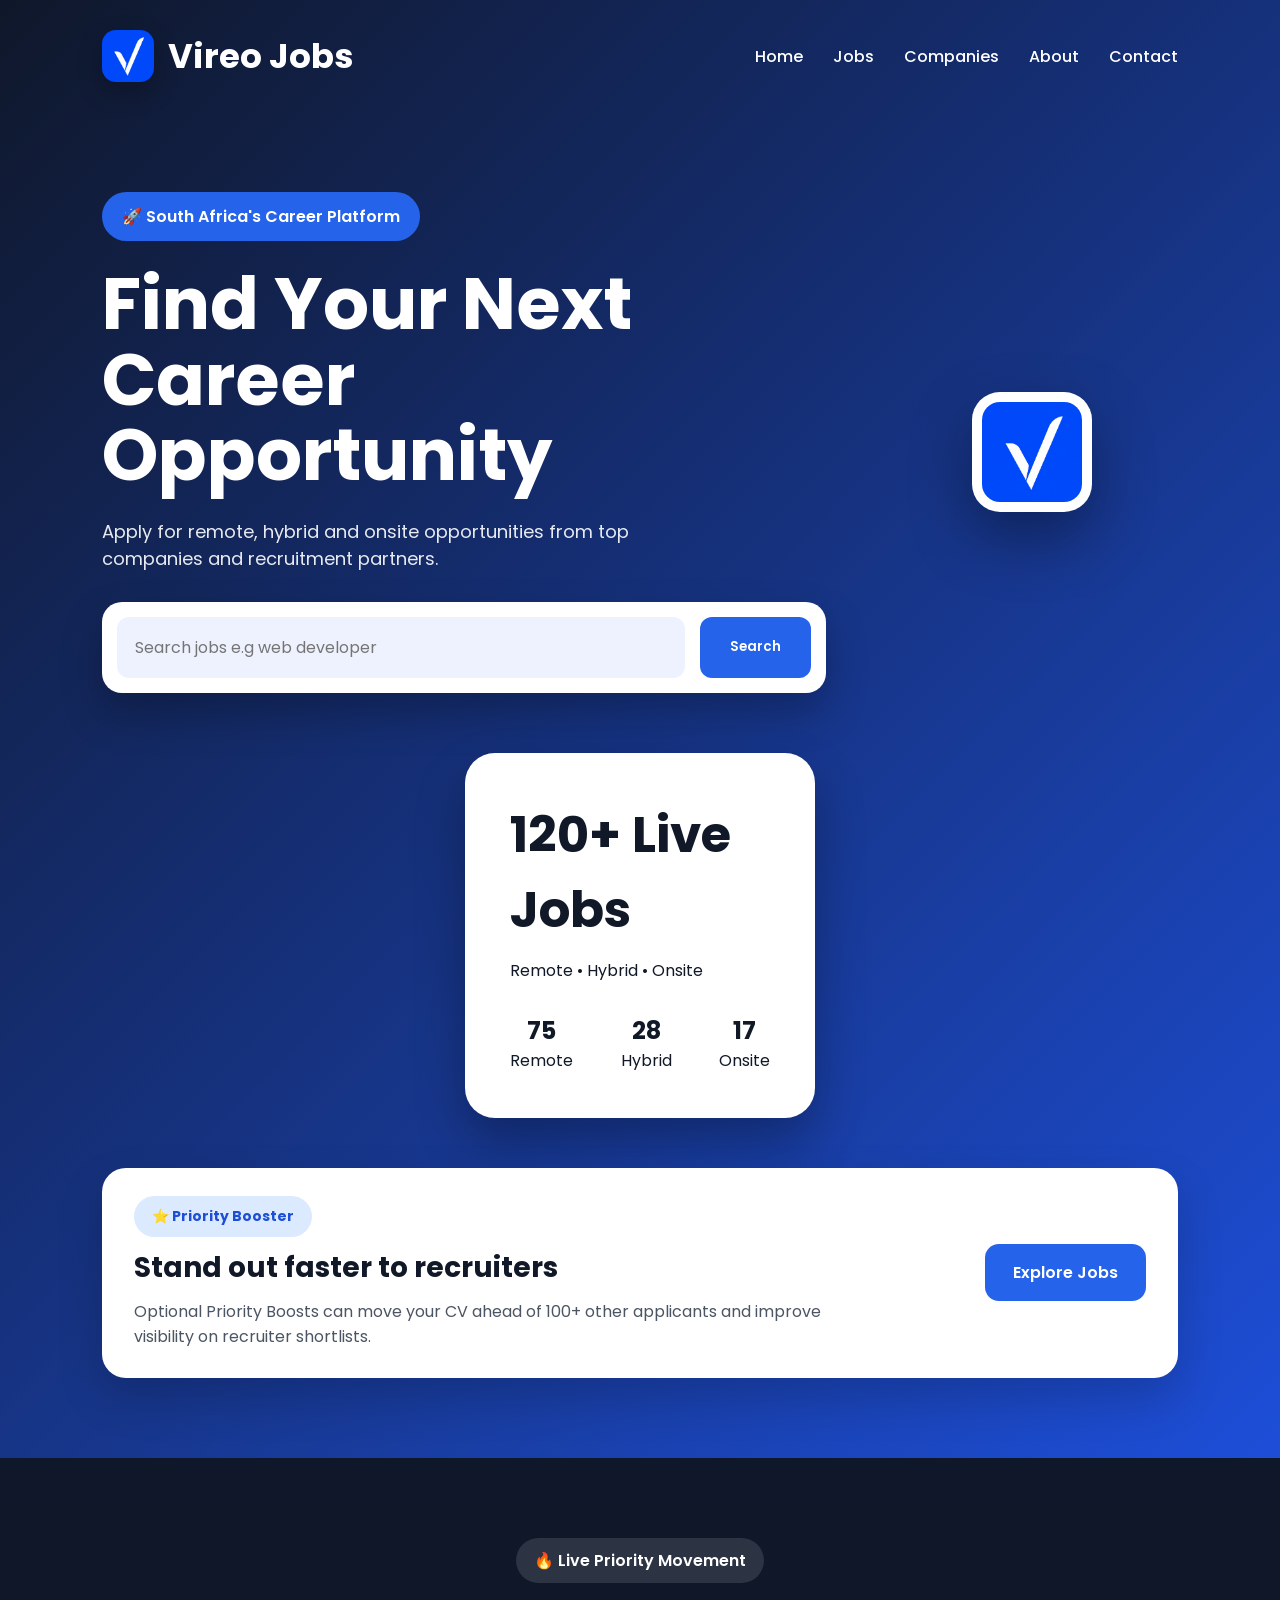
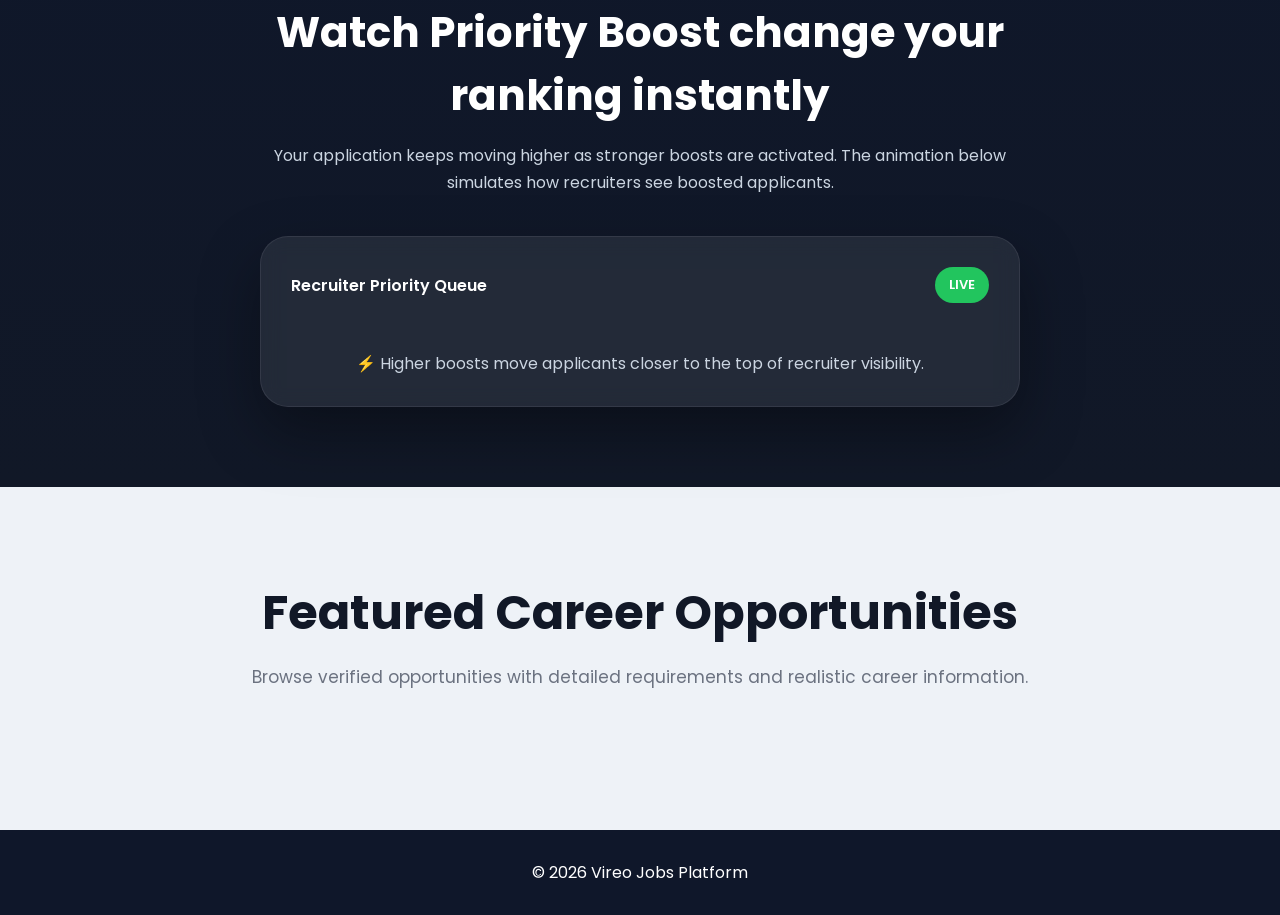
==== commit 0c2d21f2: "Updated website" ====
--- a/index.html
+++ b/index.html
@@ -352,27 +352,27 @@
 
 
 const jobs = [
-{title:'Data Entry Clerk',category:'Remote',location:'Remote - South Africa',salary:'R65 - R110/hour',type:'Part Time',experience:'No experience required',closing:'15 June 2026',requirements:['Grade 9 or Matric','Basic typing skills','Attention to detail'],description:'Capture company information, update spreadsheets and organize digital records from home.'},
-{title:'Customer Service Representative',category:'Remote',location:'Johannesburg / Remote',salary:'R80 - R150/hour',type:'Full Time',experience:'0-1 year',closing:'18 June 2026',requirements:['Matric certificate preferred','Good communication skills','Basic computer literacy'],description:'Assist customers through email, WhatsApp and phone support while resolving common account issues.'},
-{title:'Virtual Assistant',category:'Remote',location:'Remote',salary:'R75 - R140/hour',type:'Contract',experience:'No experience required',closing:'20 June 2026',requirements:['Basic admin skills','Reliable internet connection','Good English communication'],description:'Support business owners with emails, scheduling, online research and data capturing.'},
-{title:'Transcriptionist',category:'Remote',location:'Remote',salary:'R70 - R120/hour',type:'Flexible Hours',experience:'Entry Level',closing:'12 June 2026',requirements:['Good listening skills','Fast typing speed','Laptop or smartphone'],description:'Convert voice recordings and meetings into written text for businesses and content creators.'},
-{title:'Tutor',category:'Hybrid',location:'Gauteng',salary:'R120 - R180/hour',type:'Part Time',experience:'No formal experience required',closing:'25 June 2026',requirements:['Strong knowledge of school subjects','Good communication','Matric certificate'],description:'Help learners with homework, assignments and exam preparation online or in person.'},
-{title:'Online Teacher',category:'Remote',location:'Remote',salary:'R140 - R220/hour',type:'Contract',experience:'1 year preferred',closing:'22 June 2026',requirements:['Good speaking skills','Laptop with webcam','Teaching passion'],description:'Teach online lessons to students using Zoom or Google Meet platforms.'},
-{title:'Social Media Manager',category:'Remote',location:'Cape Town / Remote',salary:'R100 - R180/hour',type:'Full Time',experience:'0-1 year',closing:'16 June 2026',requirements:['Knowledge of TikTok and Instagram','Creative mindset','Canva skills preferred'],description:'Manage social media pages, reply to messages and create engaging online content.'},
-{title:'Graphic Designer',category:'Remote',location:'Remote',salary:'R120 - R200/hour',type:'Contract',experience:'1 year',closing:'28 June 2026',requirements:['Canva or Adobe knowledge','Portfolio preferred','Creative thinking'],description:'Design posters, social media graphics, flyers and digital marketing material.'},
-{title:'Blogger',category:'Remote',location:'Remote',salary:'R90 - R160/hour',type:'Freelance',experience:'No experience required',closing:'14 June 2026',requirements:['Good writing skills','Internet access','Social media knowledge'],description:'Write blog posts and online articles about lifestyle, careers, entertainment and technology.'},
-{title:'Copywriter',category:'Remote',location:'Remote',salary:'R120 - R190/hour',type:'Freelance',experience:'1 year preferred',closing:'19 June 2026',requirements:['Strong English writing','Creativity','Research skills'],description:'Create marketing content for websites, ads, social media and email campaigns.'},
-{title:'Editor',category:'Remote',location:'Remote',salary:'R130 - R200/hour',type:'Part Time',experience:'1 year preferred',closing:'17 June 2026',requirements:['Attention to grammar','Editing skills','Computer literacy'],description:'Review and improve written content for websites, blogs and business documents.'},
-{title:'Recruiter',category:'Hybrid',location:'Johannesburg',salary:'R110 - R180/hour',type:'Permanent',experience:'0-1 year',closing:'30 June 2026',requirements:['Good communication skills','Matric certificate','People skills'],description:'Assist companies with screening CVs, contacting candidates and arranging interviews.'},
-{title:'Travel Agent',category:'Remote',location:'Remote',salary:'R90 - R170/hour',type:'Flexible',experience:'Entry Level',closing:'27 June 2026',requirements:['Customer service skills','Internet research skills','Matric preferred'],description:'Help clients book flights, hotels and holiday packages while providing travel advice.'},
-{title:'Bookkeeper',category:'Remote',location:'Remote',salary:'R120 - R220/hour',type:'Contract',experience:'1-2 years',closing:'21 June 2026',requirements:['Basic accounting knowledge','Excel skills','Attention to detail'],description:'Record financial transactions, process invoices and maintain accurate business records.'},
-{title:'Event Planner',category:'Hybrid',location:'Pretoria',salary:'R100 - R180/hour',type:'Contract',experience:'No experience required',closing:'26 June 2026',requirements:['Organizational skills','Communication skills','Creative mindset'],description:'Coordinate weddings, birthdays, business events and community functions.'},
-{title:'Translator',category:'Remote',location:'Remote',salary:'R110 - R190/hour',type:'Freelance',experience:'Entry Level',closing:'23 June 2026',requirements:['Fluent in two languages','Writing skills','Attention to detail'],description:'Translate documents and messages into multiple languages while keeping the original meaning.'},
-{title:'Quality Assurance Tester',category:'Remote',location:'Remote',salary:'R120 - R210/hour',type:'Contract',experience:'0-1 year',closing:'24 June 2026',requirements:['Basic tech knowledge','Attention to detail','Problem-solving skills'],description:'Test websites and apps to identify bugs and improve user experience before launch.'},
-{title:'Animator',category:'Remote',location:'Remote',salary:'R150 - R250/hour',type:'Freelance',experience:'1 year preferred',closing:'29 June 2026',requirements:['Animation software skills','Creative portfolio','Time management'],description:'Create animated videos and motion graphics for brands, YouTube and advertisements.'},
-{title:'Medical Billing Representative',category:'Remote',location:'Remote',salary:'R90 - R160/hour',type:'Full Time',experience:'Training provided',closing:'18 June 2026',requirements:['Matric certificate','Good communication','Basic computer skills'],description:'Communicate with medical aid providers and process healthcare payment records.'},
-{title:'Frontend Web Developer',category:'Remote',location:'Remote',salary:'R180 - R320/hour',type:'Full Time',experience:'1-2 years',closing:'30 June 2026',requirements:['HTML, CSS and JavaScript','Portfolio projects','Problem-solving skills'],description:'Develop responsive websites and landing pages for businesses and startups.'},
-{title:'Backend Developer',category:'Remote',location:'Remote',salary:'R220 - R380/hour',type:'Permanent',experience:'2+ years',closing:'25 June 2026',requirements:['Node.js or Python','Database knowledge','API integration'],description:'Build scalable backend systems and APIs for local and international clients.'}
+{title:'Data Entry Clerk',category:'Remote',location:'Remote - South Africa',salary:'R65 - R110/hour',type:'Part Time',experience:'No experience required',requirements:['Grade 9 or Matric','Basic typing skills','Attention to detail'],description:'Capture company information, update spreadsheets and organize digital records from home.'},
+{title:'Customer Service Representative',category:'Remote',location:'Johannesburg / Remote',salary:'R80 - R150/hour',type:'Full Time',experience:'0-1 year',requirements:['Matric certificate preferred','Good communication skills','Basic computer literacy'],description:'Assist customers through email, WhatsApp and phone support while resolving common account issues.'},
+{title:'Virtual Assistant',category:'Remote',location:'Remote',salary:'R75 - R140/hour',type:'Contract',experience:'No experience required',requirements:['Basic admin skills','Reliable internet connection','Good English communication'],description:'Support business owners with emails, scheduling, online research and data capturing.'},
+{title:'Transcriptionist',category:'Remote',location:'Remote',salary:'R70 - R120/hour',type:'Flexible Hours',experience:'Entry Level',,requirements:['Good listening skills','Fast typing speed','Laptop or smartphone'],description:'Convert voice recordings and meetings into written text for businesses and content creators.'},
+{title:'Tutor',category:'Hybrid',location:'Gauteng',salary:'R120 - R180/hour',type:'Part Time',experience:'No formal experience required',requirements:['Strong knowledge of school subjects','Good communication','Matric certificate'],description:'Help learners with homework, assignments and exam preparation online or in person.'},
+{title:'Online Teacher',category:'Remote',location:'Remote',salary:'R140 - R220/hour',type:'Contract',experience:'1 year preferred',requirements:['Good speaking skills','Laptop with webcam','Teaching passion'],description:'Teach online lessons to students using Zoom or Google Meet platforms.'},
+{title:'Social Media Manager',category:'Remote',location:'Cape Town / Remote',salary:'R100 - R180/hour',type:'Full Time',experience:'0-1 year',requirements:['Knowledge of TikTok and Instagram','Creative mindset','Canva skills preferred'],description:'Manage social media pages, reply to messages and create engaging online content.'},
+{title:'Graphic Designer',category:'Remote',location:'Remote',salary:'R120 - R200/hour',type:'Contract',experience:'1 year',requirements:['Canva or Adobe knowledge','Portfolio preferred','Creative thinking'],description:'Design posters, social media graphics, flyers and digital marketing material.'},
+{title:'Blogger',category:'Remote',location:'Remote',salary:'R90 - R160/hour',type:'Freelance',experience:'No experience required',requirements:['Good writing skills','Internet access','Social media knowledge'],description:'Write blog posts and online articles about lifestyle, careers, entertainment and technology.'},
+{title:'Copywriter',category:'Remote',location:'Remote',salary:'R120 - R190/hour',type:'Freelance',experience:'1 year preferred',requirements:['Strong English writing','Creativity','Research skills'],description:'Create marketing content for websites, ads, social media and email campaigns.'},
+{title:'Editor',category:'Remote',location:'Remote',salary:'R130 - R200/hour',type:'Part Time',experience:'1 year preferred',requirements:['Attention to grammar','Editing skills','Computer literacy'],description:'Review and improve written content for websites, blogs and business documents.'},
+{title:'Recruiter',category:'Hybrid',location:'Johannesburg',salary:'R110 - R180/hour',type:'Permanent',experience:'0-1 year',requirements:['Good communication skills','Matric certificate','People skills'],description:'Assist companies with screening CVs, contacting candidates and arranging interviews.'},
+{title:'Travel Agent',category:'Remote',location:'Remote',salary:'R90 - R170/hour',type:'Flexible',experience:'Entry Level',requirements:['Customer service skills','Internet research skills','Matric preferred'],description:'Help clients book flights, hotels and holiday packages while providing travel advice.'},
+{title:'Bookkeeper',category:'Remote',location:'Remote',salary:'R120 - R220/hour',type:'Contract',experience:'1-2 years',requirements:['Basic accounting knowledge','Excel skills','Attention to detail'],description:'Record financial transactions, process invoices and maintain accurate business records.'},
+{title:'Event Planner',category:'Hybrid',location:'Pretoria',salary:'R100 - R180/hour',type:'Contract',experience:'No experience required',requirements:['Organizational skills','Communication skills','Creative mindset'],description:'Coordinate weddings, birthdays, business events and community functions.'},
+{title:'Translator',category:'Remote',location:'Remote',salary:'R110 - R190/hour',type:'Freelance',experience:'Entry Level',requirements:['Fluent in two languages','Writing skills','Attention to detail'],description:'Translate documents and messages into multiple languages while keeping the original meaning.'},
+{title:'Quality Assurance Tester',category:'Remote',location:'Remote',salary:'R120 - R210/hour',type:'Contract',experience:'0-1 year',requirements:['Basic tech knowledge','Attention to detail','Problem-solving skills'],description:'Test websites and apps to identify bugs and improve user experience before launch.'},
+{title:'Animator',category:'Remote',location:'Remote',salary:'R150 - R250/hour',type:'Freelance',experience:'1 year preferred',requirements:['Animation software skills','Creative portfolio','Time management'],description:'Create animated videos and motion graphics for brands, YouTube and advertisements.'},
+{title:'Medical Billing Representative',category:'Remote',location:'Remote',salary:'R90 - R160/hour',type:'Full Time',experience:'Training provided',requirements:['Matric certificate','Good communication','Basic computer skills'],description:'Communicate with medical aid providers and process healthcare payment records.'},
+{title:'Frontend Web Developer',category:'Remote',location:'Remote',salary:'R180 - R320/hour',type:'Full Time',experience:'1-2 years',requirements:['HTML, CSS and JavaScript','Portfolio projects','Problem-solving skills'],description:'Develop responsive websites and landing pages for businesses and startups.'},
+{title:'Backend Developer',category:'Remote',location:'Remote',salary:'R220 - R380/hour',type:'Permanent',experience:'2+ years',requirements:['Node.js or Python','Database knowledge','API integration'],description:'Build scalable backend systems and APIs for local and international clients.'}
 ];
 
 
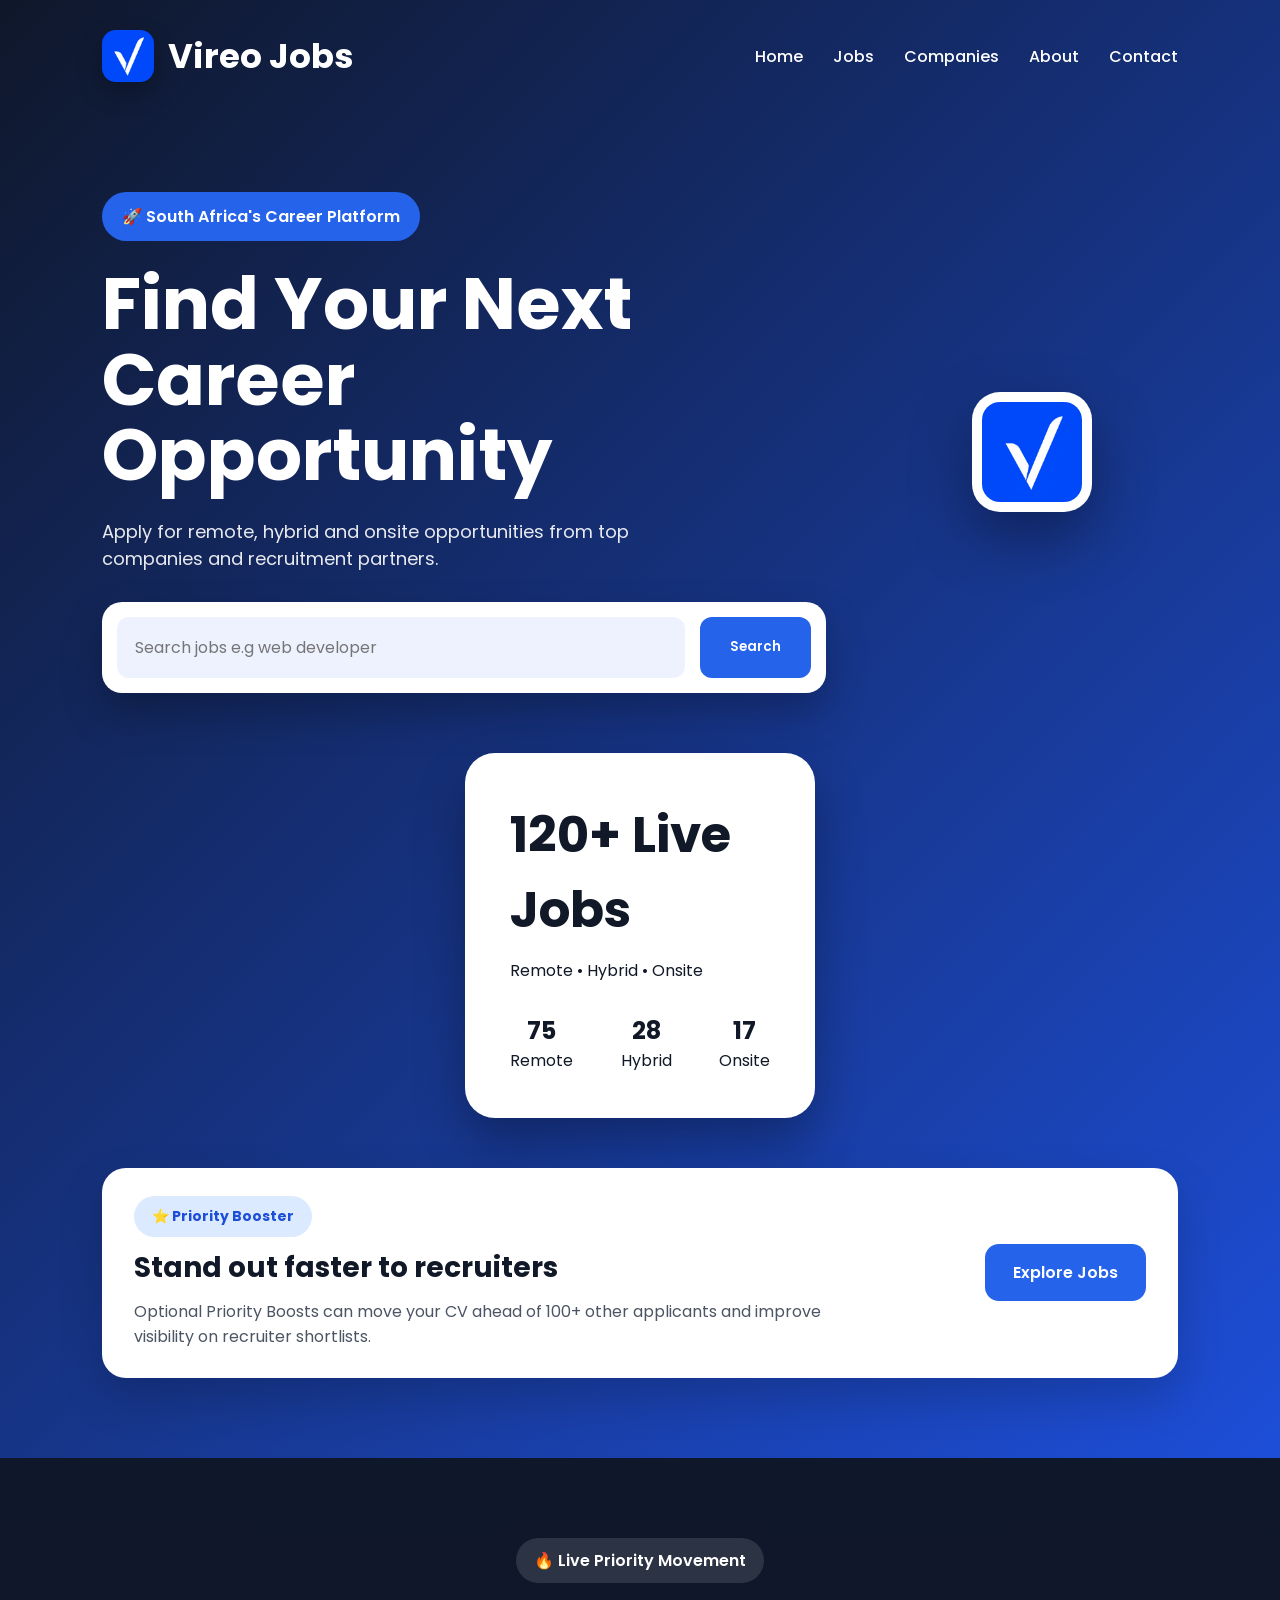
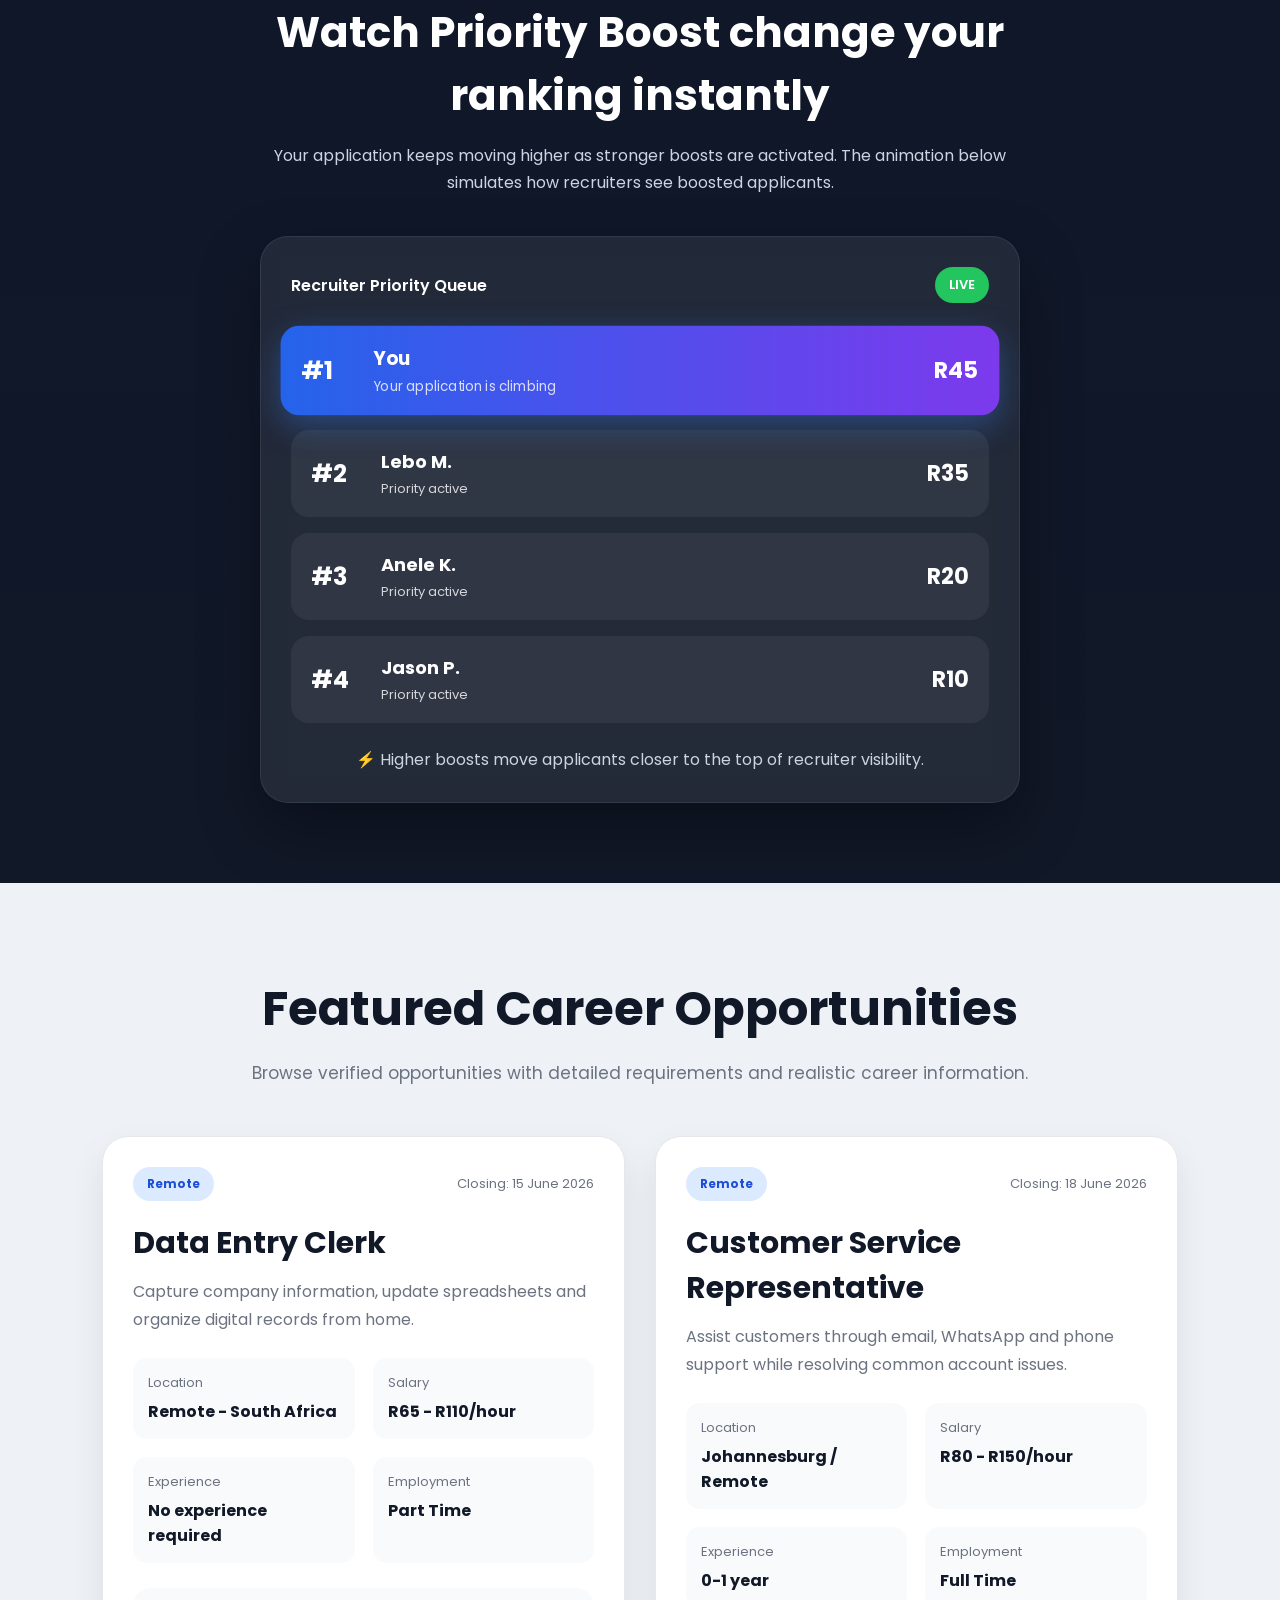
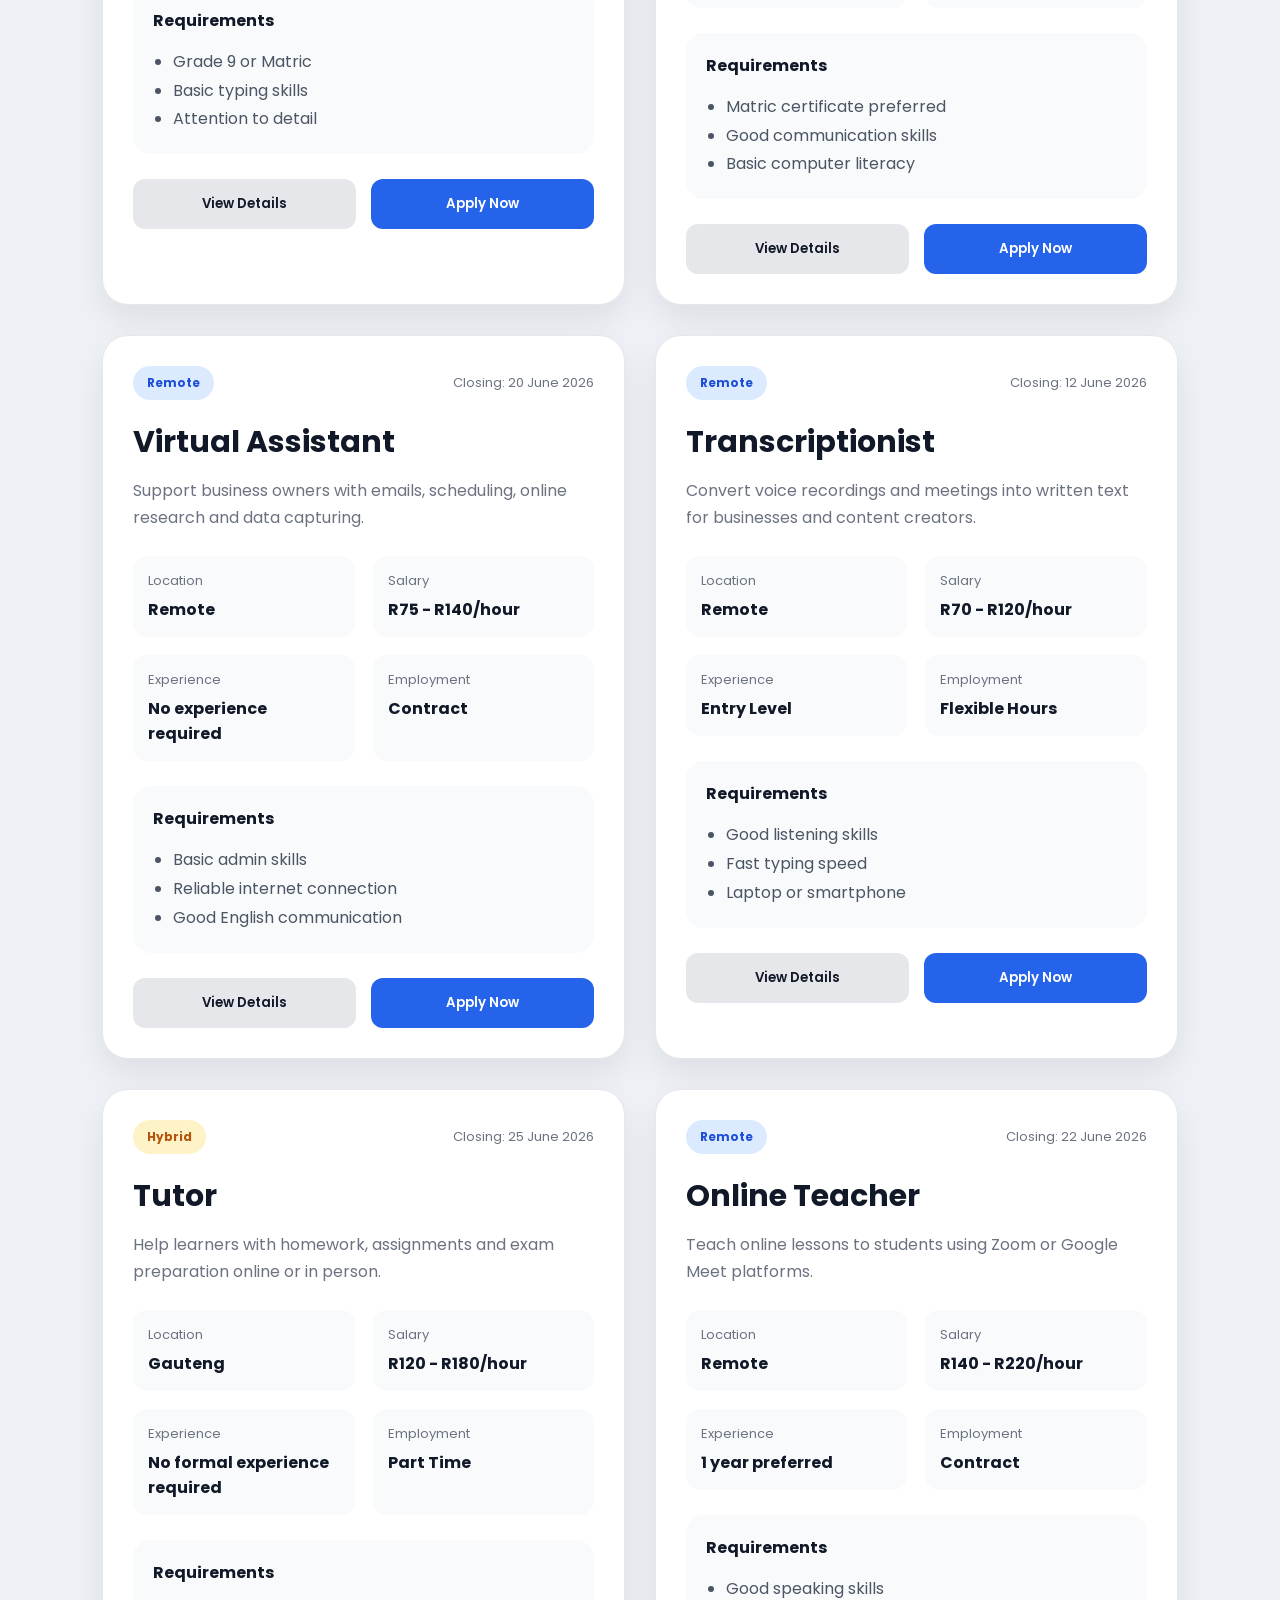
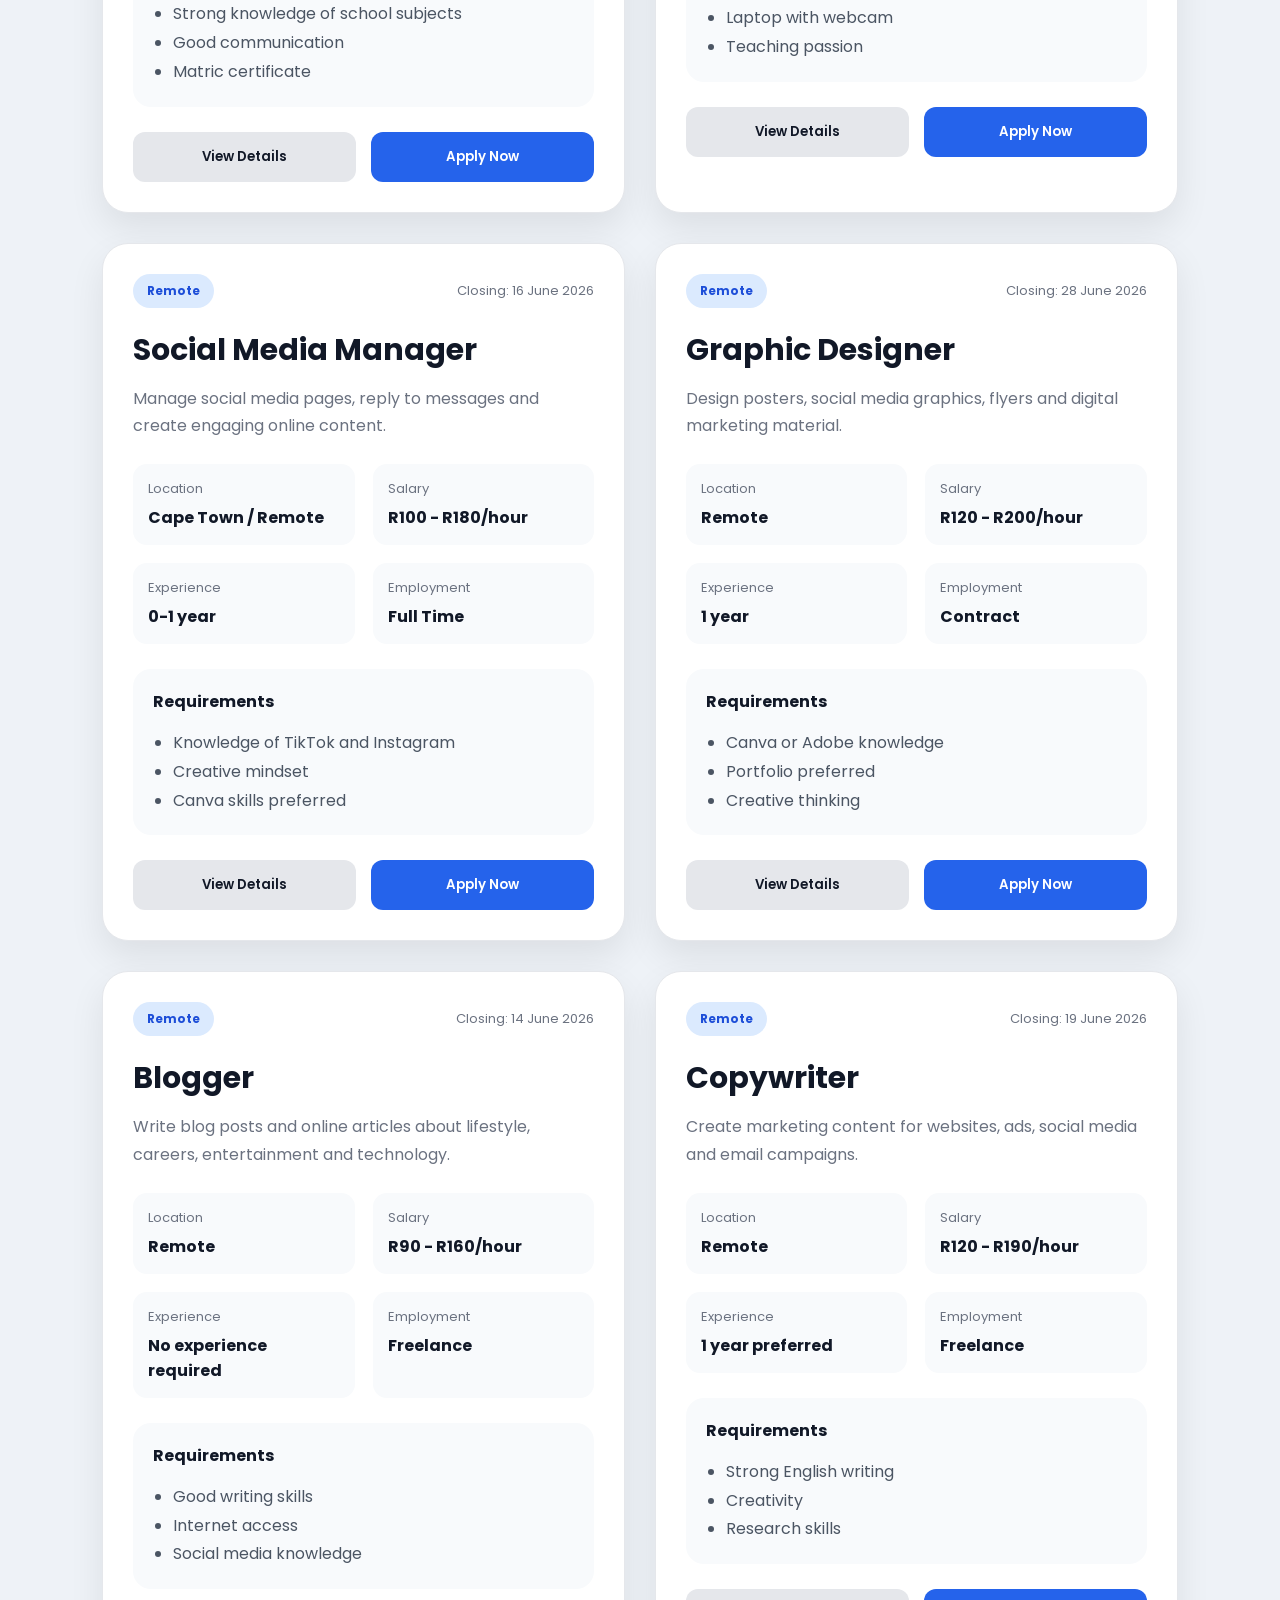
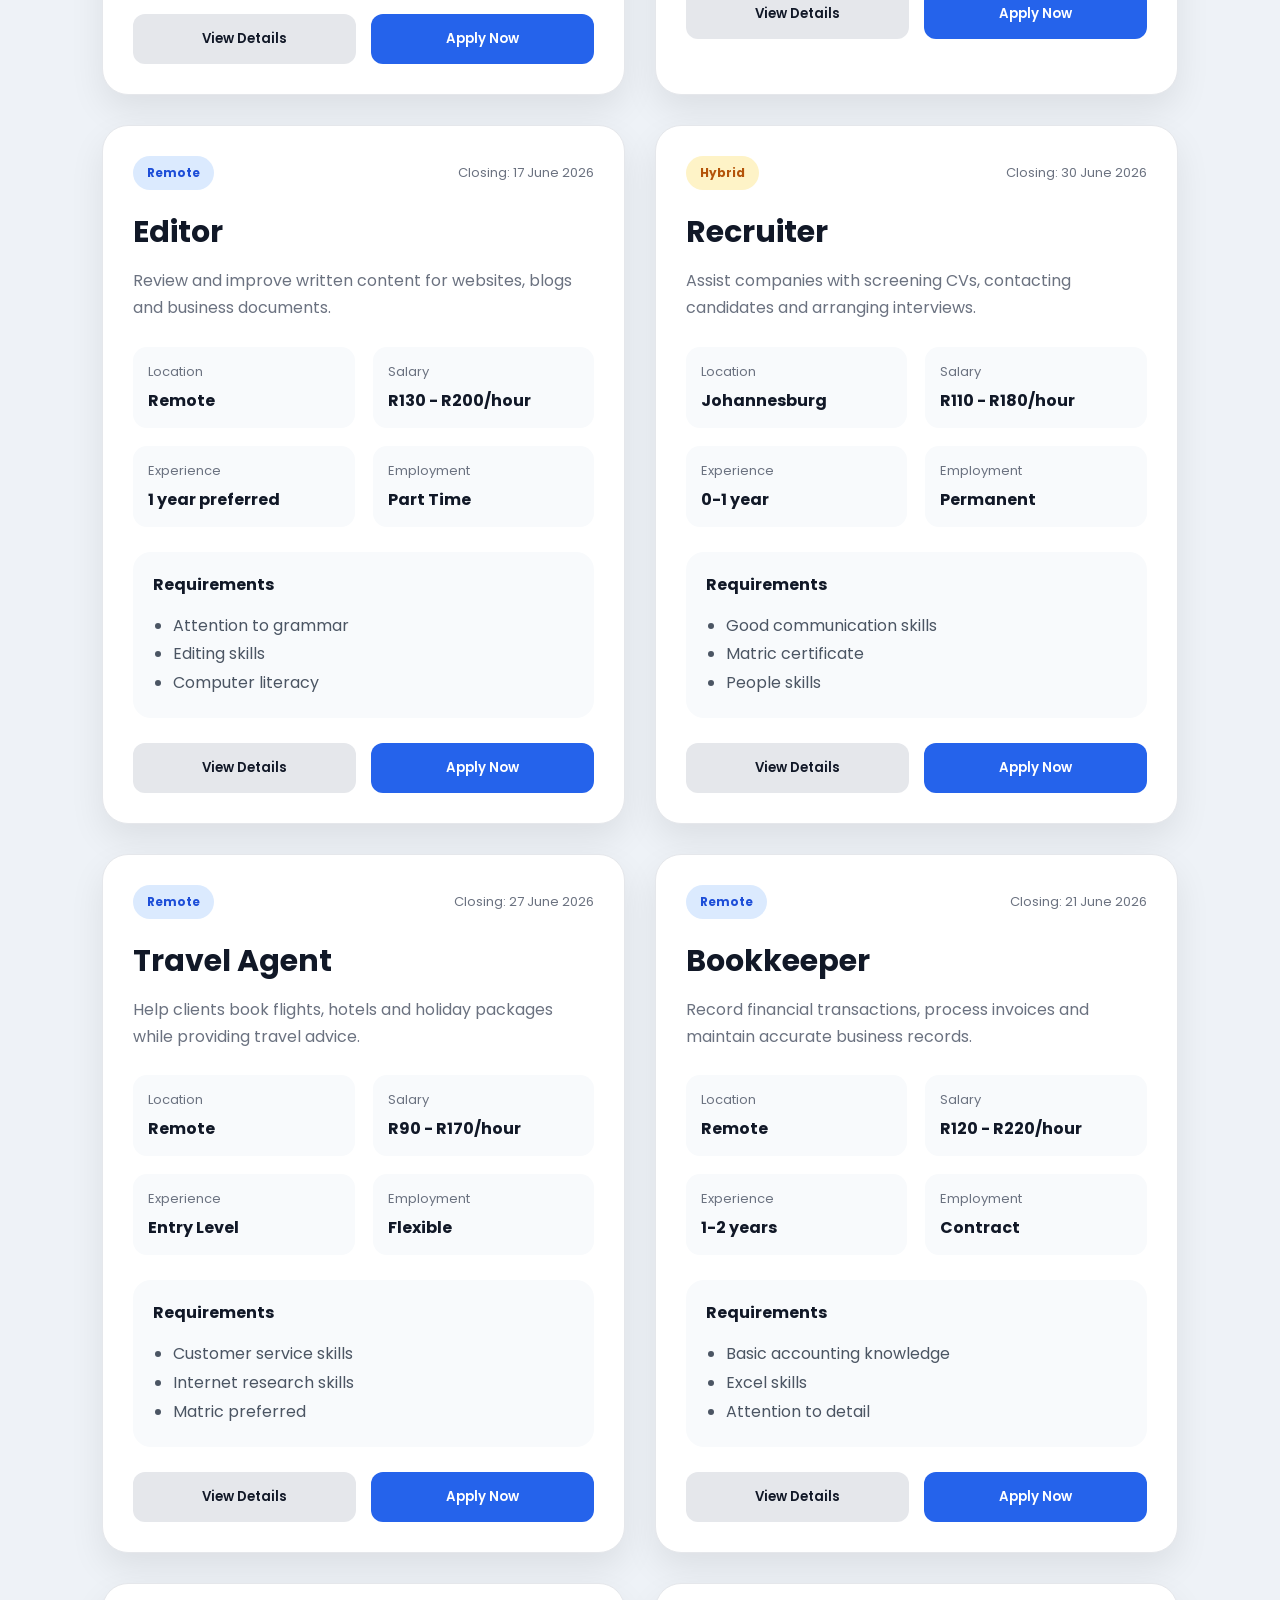
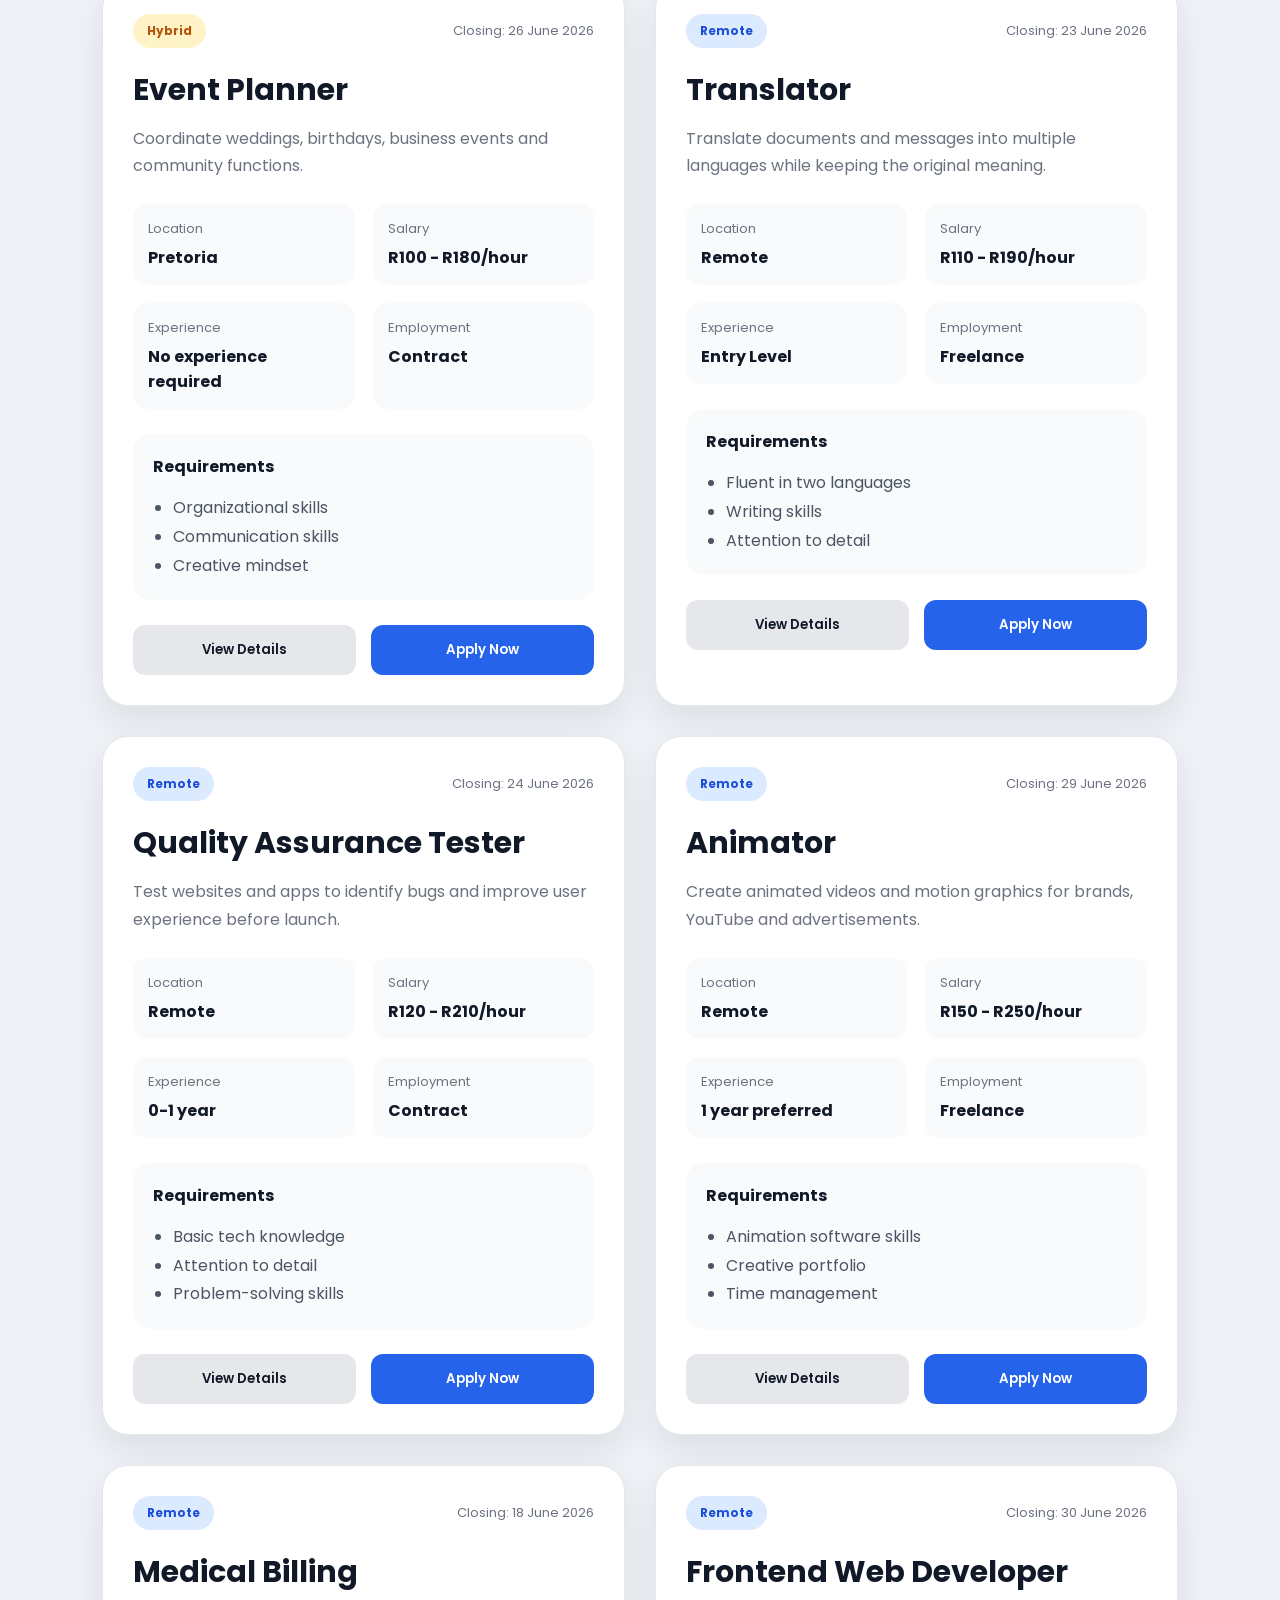
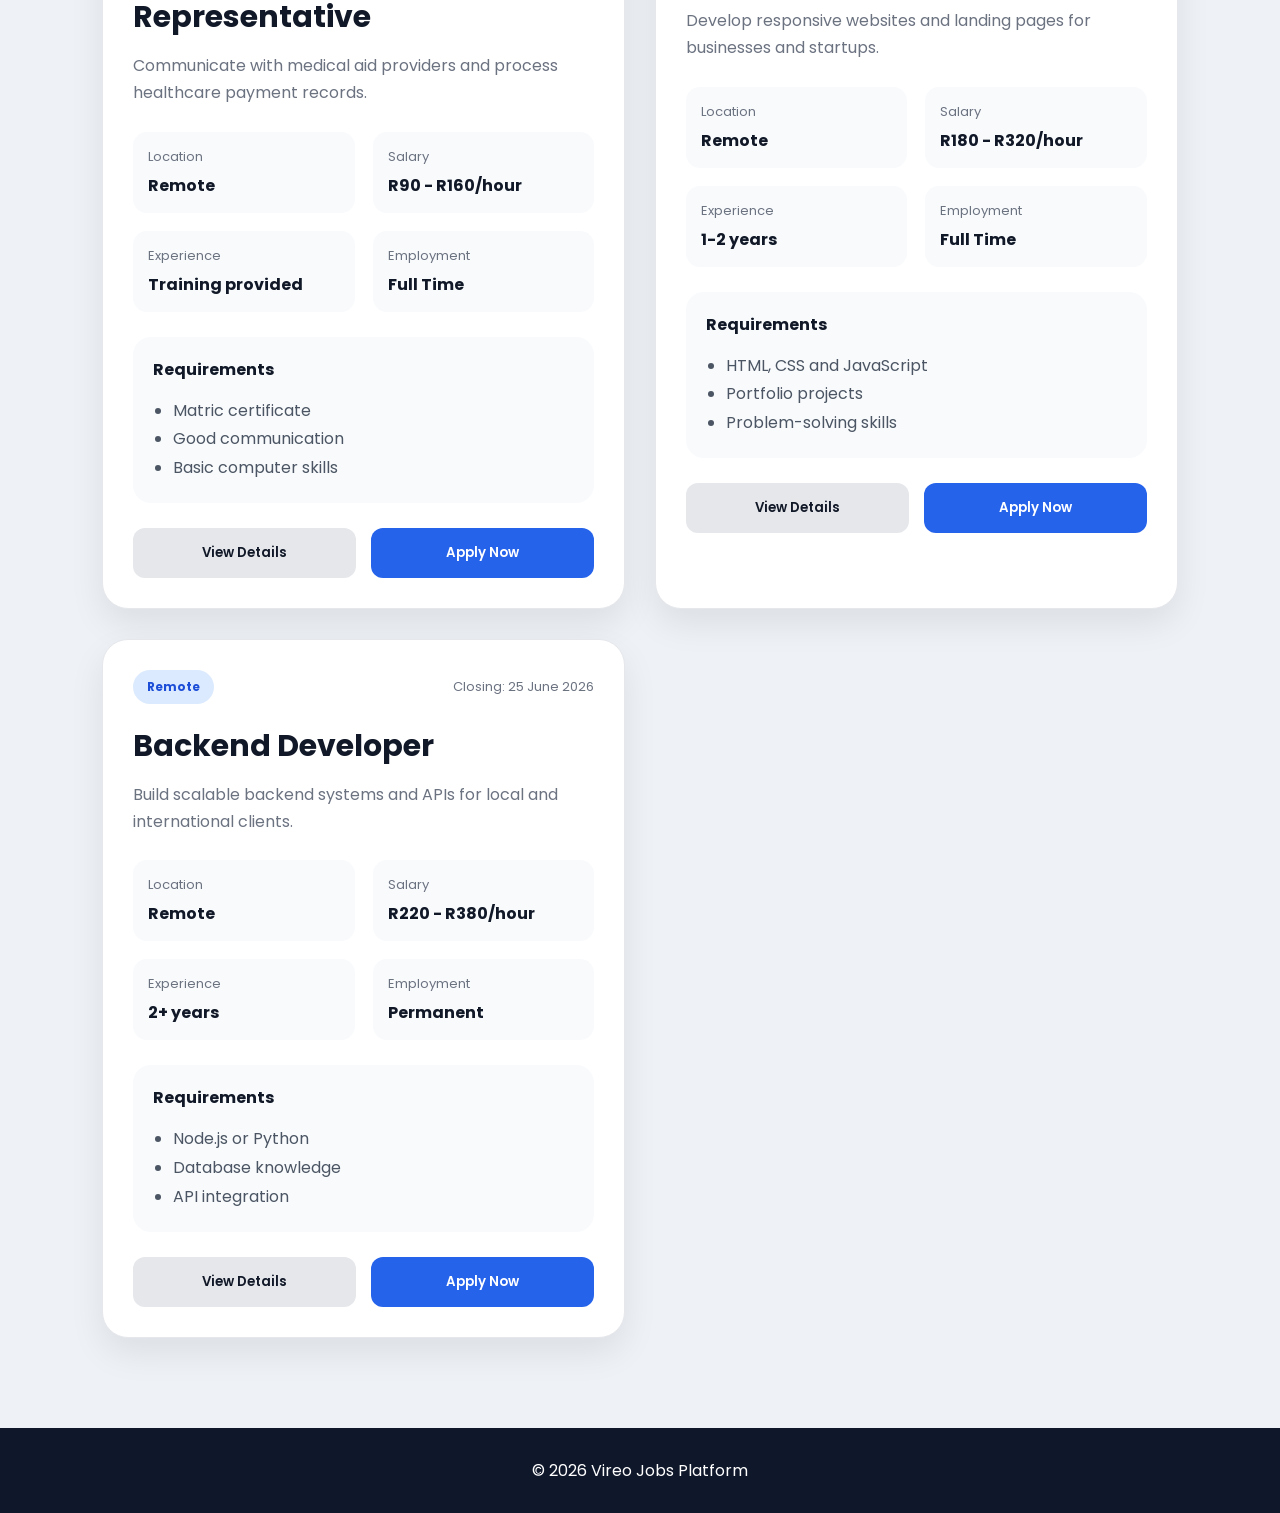
==== commit 5131e7c0: "Updated website" ====
--- a/index.html
+++ b/index.html
@@ -352,27 +352,27 @@
 
 
 const jobs = [
-{title:'Data Entry Clerk',category:'Remote',location:'Remote - South Africa',salary:'R65 - R110/hour',type:'Part Time',experience:'No experience required',requirements:['Grade 9 or Matric','Basic typing skills','Attention to detail'],description:'Capture company information, update spreadsheets and organize digital records from home.'},
-{title:'Customer Service Representative',category:'Remote',location:'Johannesburg / Remote',salary:'R80 - R150/hour',type:'Full Time',experience:'0-1 year',requirements:['Matric certificate preferred','Good communication skills','Basic computer literacy'],description:'Assist customers through email, WhatsApp and phone support while resolving common account issues.'},
-{title:'Virtual Assistant',category:'Remote',location:'Remote',salary:'R75 - R140/hour',type:'Contract',experience:'No experience required',requirements:['Basic admin skills','Reliable internet connection','Good English communication'],description:'Support business owners with emails, scheduling, online research and data capturing.'},
-{title:'Transcriptionist',category:'Remote',location:'Remote',salary:'R70 - R120/hour',type:'Flexible Hours',experience:'Entry Level',,requirements:['Good listening skills','Fast typing speed','Laptop or smartphone'],description:'Convert voice recordings and meetings into written text for businesses and content creators.'},
-{title:'Tutor',category:'Hybrid',location:'Gauteng',salary:'R120 - R180/hour',type:'Part Time',experience:'No formal experience required',requirements:['Strong knowledge of school subjects','Good communication','Matric certificate'],description:'Help learners with homework, assignments and exam preparation online or in person.'},
-{title:'Online Teacher',category:'Remote',location:'Remote',salary:'R140 - R220/hour',type:'Contract',experience:'1 year preferred',requirements:['Good speaking skills','Laptop with webcam','Teaching passion'],description:'Teach online lessons to students using Zoom or Google Meet platforms.'},
-{title:'Social Media Manager',category:'Remote',location:'Cape Town / Remote',salary:'R100 - R180/hour',type:'Full Time',experience:'0-1 year',requirements:['Knowledge of TikTok and Instagram','Creative mindset','Canva skills preferred'],description:'Manage social media pages, reply to messages and create engaging online content.'},
-{title:'Graphic Designer',category:'Remote',location:'Remote',salary:'R120 - R200/hour',type:'Contract',experience:'1 year',requirements:['Canva or Adobe knowledge','Portfolio preferred','Creative thinking'],description:'Design posters, social media graphics, flyers and digital marketing material.'},
-{title:'Blogger',category:'Remote',location:'Remote',salary:'R90 - R160/hour',type:'Freelance',experience:'No experience required',requirements:['Good writing skills','Internet access','Social media knowledge'],description:'Write blog posts and online articles about lifestyle, careers, entertainment and technology.'},
-{title:'Copywriter',category:'Remote',location:'Remote',salary:'R120 - R190/hour',type:'Freelance',experience:'1 year preferred',requirements:['Strong English writing','Creativity','Research skills'],description:'Create marketing content for websites, ads, social media and email campaigns.'},
-{title:'Editor',category:'Remote',location:'Remote',salary:'R130 - R200/hour',type:'Part Time',experience:'1 year preferred',requirements:['Attention to grammar','Editing skills','Computer literacy'],description:'Review and improve written content for websites, blogs and business documents.'},
-{title:'Recruiter',category:'Hybrid',location:'Johannesburg',salary:'R110 - R180/hour',type:'Permanent',experience:'0-1 year',requirements:['Good communication skills','Matric certificate','People skills'],description:'Assist companies with screening CVs, contacting candidates and arranging interviews.'},
-{title:'Travel Agent',category:'Remote',location:'Remote',salary:'R90 - R170/hour',type:'Flexible',experience:'Entry Level',requirements:['Customer service skills','Internet research skills','Matric preferred'],description:'Help clients book flights, hotels and holiday packages while providing travel advice.'},
-{title:'Bookkeeper',category:'Remote',location:'Remote',salary:'R120 - R220/hour',type:'Contract',experience:'1-2 years',requirements:['Basic accounting knowledge','Excel skills','Attention to detail'],description:'Record financial transactions, process invoices and maintain accurate business records.'},
-{title:'Event Planner',category:'Hybrid',location:'Pretoria',salary:'R100 - R180/hour',type:'Contract',experience:'No experience required',requirements:['Organizational skills','Communication skills','Creative mindset'],description:'Coordinate weddings, birthdays, business events and community functions.'},
-{title:'Translator',category:'Remote',location:'Remote',salary:'R110 - R190/hour',type:'Freelance',experience:'Entry Level',requirements:['Fluent in two languages','Writing skills','Attention to detail'],description:'Translate documents and messages into multiple languages while keeping the original meaning.'},
-{title:'Quality Assurance Tester',category:'Remote',location:'Remote',salary:'R120 - R210/hour',type:'Contract',experience:'0-1 year',requirements:['Basic tech knowledge','Attention to detail','Problem-solving skills'],description:'Test websites and apps to identify bugs and improve user experience before launch.'},
-{title:'Animator',category:'Remote',location:'Remote',salary:'R150 - R250/hour',type:'Freelance',experience:'1 year preferred',requirements:['Animation software skills','Creative portfolio','Time management'],description:'Create animated videos and motion graphics for brands, YouTube and advertisements.'},
-{title:'Medical Billing Representative',category:'Remote',location:'Remote',salary:'R90 - R160/hour',type:'Full Time',experience:'Training provided',requirements:['Matric certificate','Good communication','Basic computer skills'],description:'Communicate with medical aid providers and process healthcare payment records.'},
-{title:'Frontend Web Developer',category:'Remote',location:'Remote',salary:'R180 - R320/hour',type:'Full Time',experience:'1-2 years',requirements:['HTML, CSS and JavaScript','Portfolio projects','Problem-solving skills'],description:'Develop responsive websites and landing pages for businesses and startups.'},
-{title:'Backend Developer',category:'Remote',location:'Remote',salary:'R220 - R380/hour',type:'Permanent',experience:'2+ years',requirements:['Node.js or Python','Database knowledge','API integration'],description:'Build scalable backend systems and APIs for local and international clients.'}
+{title:'Data Entry Clerk',category:'Remote',location:'Remote - South Africa',salary:'R65 - R110/hour',type:'Part Time',experience:'No experience required',closing:'15 June 2026',requirements:['Grade 9 or Matric','Basic typing skills','Attention to detail'],description:'Capture company information, update spreadsheets and organize digital records from home.'},
+{title:'Customer Service Representative',category:'Remote',location:'Johannesburg / Remote',salary:'R80 - R150/hour',type:'Full Time',experience:'0-1 year',closing:'18 June 2026',requirements:['Matric certificate preferred','Good communication skills','Basic computer literacy'],description:'Assist customers through email, WhatsApp and phone support while resolving common account issues.'},
+{title:'Virtual Assistant',category:'Remote',location:'Remote',salary:'R75 - R140/hour',type:'Contract',experience:'No experience required',closing:'20 June 2026',requirements:['Basic admin skills','Reliable internet connection','Good English communication'],description:'Support business owners with emails, scheduling, online research and data capturing.'},
+{title:'Transcriptionist',category:'Remote',location:'Remote',salary:'R70 - R120/hour',type:'Flexible Hours',experience:'Entry Level',closing:'12 June 2026',requirements:['Good listening skills','Fast typing speed','Laptop or smartphone'],description:'Convert voice recordings and meetings into written text for businesses and content creators.'},
+{title:'Tutor',category:'Hybrid',location:'Gauteng',salary:'R120 - R180/hour',type:'Part Time',experience:'No formal experience required',closing:'25 June 2026',requirements:['Strong knowledge of school subjects','Good communication','Matric certificate'],description:'Help learners with homework, assignments and exam preparation online or in person.'},
+{title:'Online Teacher',category:'Remote',location:'Remote',salary:'R140 - R220/hour',type:'Contract',experience:'1 year preferred',closing:'22 June 2026',requirements:['Good speaking skills','Laptop with webcam','Teaching passion'],description:'Teach online lessons to students using Zoom or Google Meet platforms.'},
+{title:'Social Media Manager',category:'Remote',location:'Cape Town / Remote',salary:'R100 - R180/hour',type:'Full Time',experience:'0-1 year',closing:'16 June 2026',requirements:['Knowledge of TikTok and Instagram','Creative mindset','Canva skills preferred'],description:'Manage social media pages, reply to messages and create engaging online content.'},
+{title:'Graphic Designer',category:'Remote',location:'Remote',salary:'R120 - R200/hour',type:'Contract',experience:'1 year',closing:'28 June 2026',requirements:['Canva or Adobe knowledge','Portfolio preferred','Creative thinking'],description:'Design posters, social media graphics, flyers and digital marketing material.'},
+{title:'Blogger',category:'Remote',location:'Remote',salary:'R90 - R160/hour',type:'Freelance',experience:'No experience required',closing:'14 June 2026',requirements:['Good writing skills','Internet access','Social media knowledge'],description:'Write blog posts and online articles about lifestyle, careers, entertainment and technology.'},
+{title:'Copywriter',category:'Remote',location:'Remote',salary:'R120 - R190/hour',type:'Freelance',experience:'1 year preferred',closing:'19 June 2026',requirements:['Strong English writing','Creativity','Research skills'],description:'Create marketing content for websites, ads, social media and email campaigns.'},
+{title:'Editor',category:'Remote',location:'Remote',salary:'R130 - R200/hour',type:'Part Time',experience:'1 year preferred',closing:'17 June 2026',requirements:['Attention to grammar','Editing skills','Computer literacy'],description:'Review and improve written content for websites, blogs and business documents.'},
+{title:'Recruiter',category:'Hybrid',location:'Johannesburg',salary:'R110 - R180/hour',type:'Permanent',experience:'0-1 year',closing:'30 June 2026',requirements:['Good communication skills','Matric certificate','People skills'],description:'Assist companies with screening CVs, contacting candidates and arranging interviews.'},
+{title:'Travel Agent',category:'Remote',location:'Remote',salary:'R90 - R170/hour',type:'Flexible',experience:'Entry Level',closing:'27 June 2026',requirements:['Customer service skills','Internet research skills','Matric preferred'],description:'Help clients book flights, hotels and holiday packages while providing travel advice.'},
+{title:'Bookkeeper',category:'Remote',location:'Remote',salary:'R120 - R220/hour',type:'Contract',experience:'1-2 years',closing:'21 June 2026',requirements:['Basic accounting knowledge','Excel skills','Attention to detail'],description:'Record financial transactions, process invoices and maintain accurate business records.'},
+{title:'Event Planner',category:'Hybrid',location:'Pretoria',salary:'R100 - R180/hour',type:'Contract',experience:'No experience required',closing:'26 June 2026',requirements:['Organizational skills','Communication skills','Creative mindset'],description:'Coordinate weddings, birthdays, business events and community functions.'},
+{title:'Translator',category:'Remote',location:'Remote',salary:'R110 - R190/hour',type:'Freelance',experience:'Entry Level',closing:'23 June 2026',requirements:['Fluent in two languages','Writing skills','Attention to detail'],description:'Translate documents and messages into multiple languages while keeping the original meaning.'},
+{title:'Quality Assurance Tester',category:'Remote',location:'Remote',salary:'R120 - R210/hour',type:'Contract',experience:'0-1 year',closing:'24 June 2026',requirements:['Basic tech knowledge','Attention to detail','Problem-solving skills'],description:'Test websites and apps to identify bugs and improve user experience before launch.'},
+{title:'Animator',category:'Remote',location:'Remote',salary:'R150 - R250/hour',type:'Freelance',experience:'1 year preferred',closing:'29 June 2026',requirements:['Animation software skills','Creative portfolio','Time management'],description:'Create animated videos and motion graphics for brands, YouTube and advertisements.'},
+{title:'Medical Billing Representative',category:'Remote',location:'Remote',salary:'R90 - R160/hour',type:'Full Time',experience:'Training provided',closing:'18 June 2026',requirements:['Matric certificate','Good communication','Basic computer skills'],description:'Communicate with medical aid providers and process healthcare payment records.'},
+{title:'Frontend Web Developer',category:'Remote',location:'Remote',salary:'R180 - R320/hour',type:'Full Time',experience:'1-2 years',closing:'30 June 2026',requirements:['HTML, CSS and JavaScript','Portfolio projects','Problem-solving skills'],description:'Develop responsive websites and landing pages for businesses and startups.'},
+{title:'Backend Developer',category:'Remote',location:'Remote',salary:'R220 - R380/hour',type:'Permanent',experience:'2+ years',closing:'25 June 2026',requirements:['Node.js or Python','Database knowledge','API integration'],description:'Build scalable backend systems and APIs for local and international clients.'}
 ];
 
 
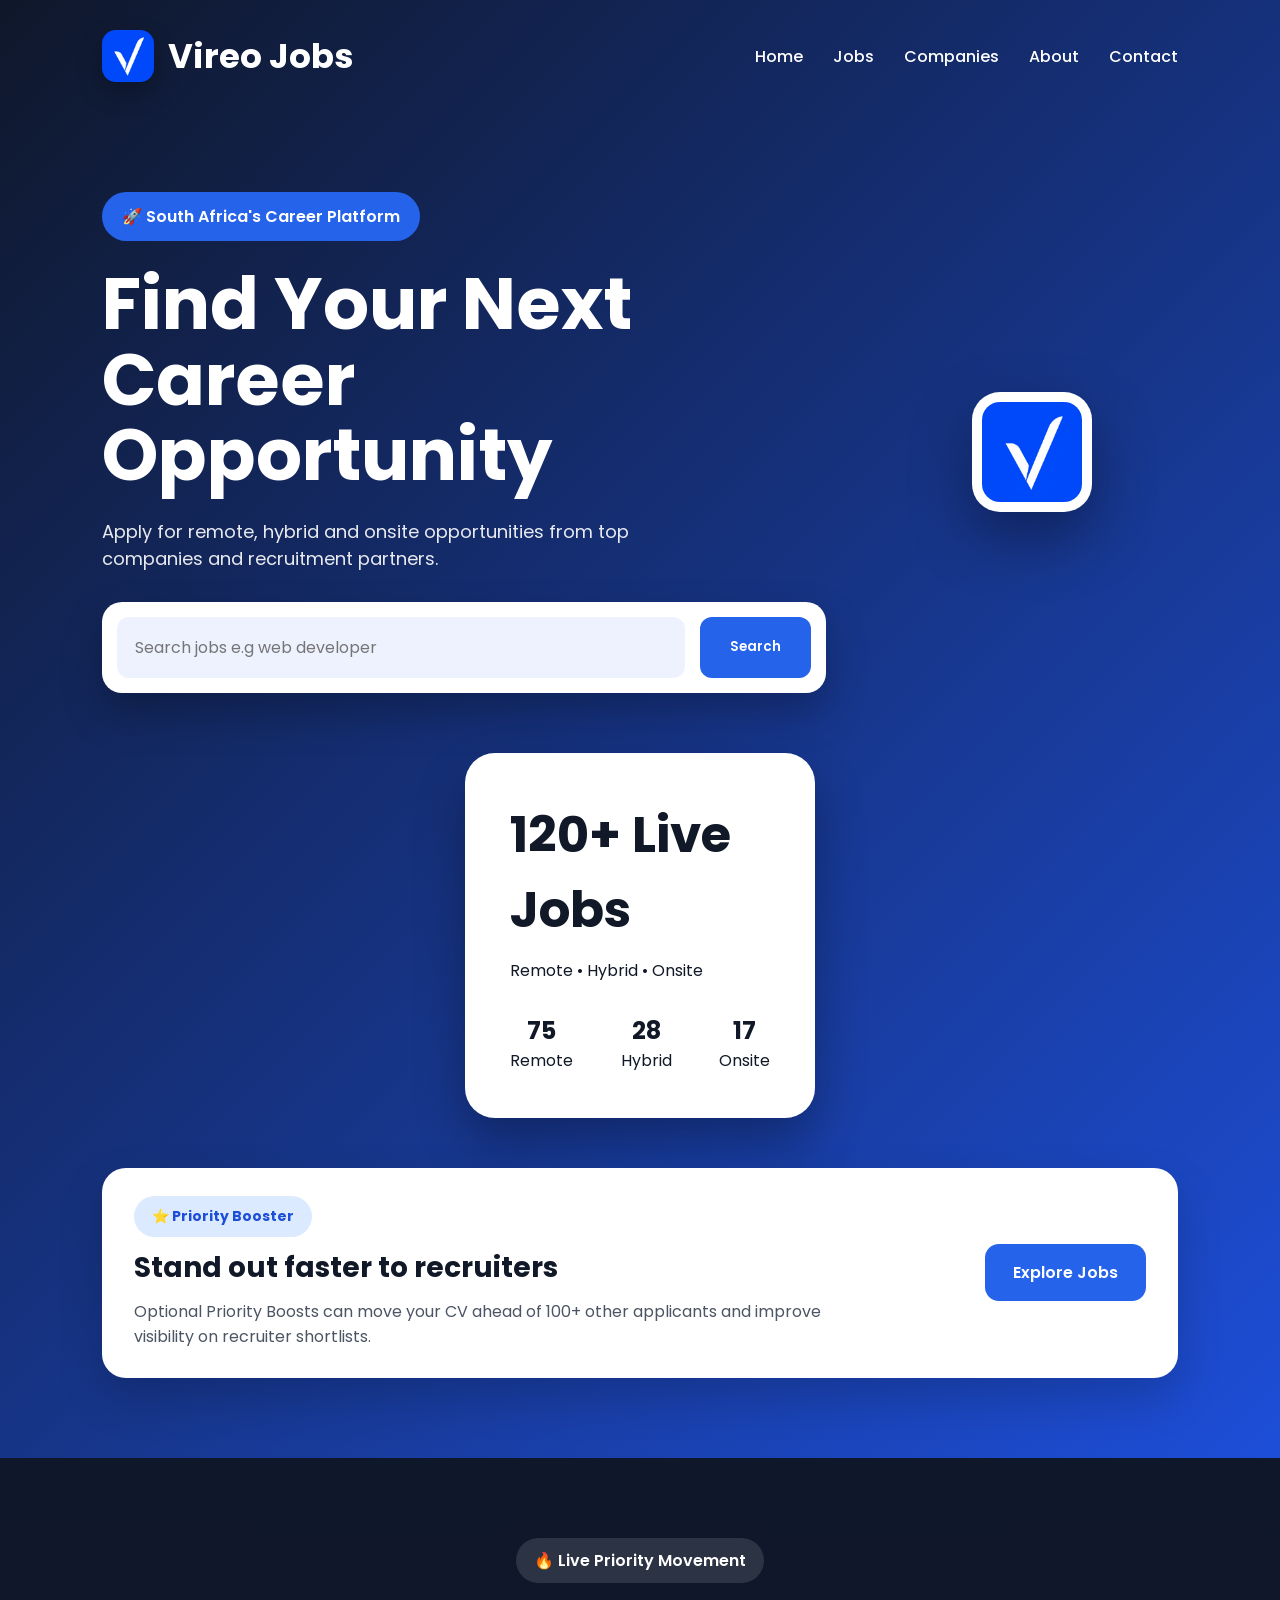
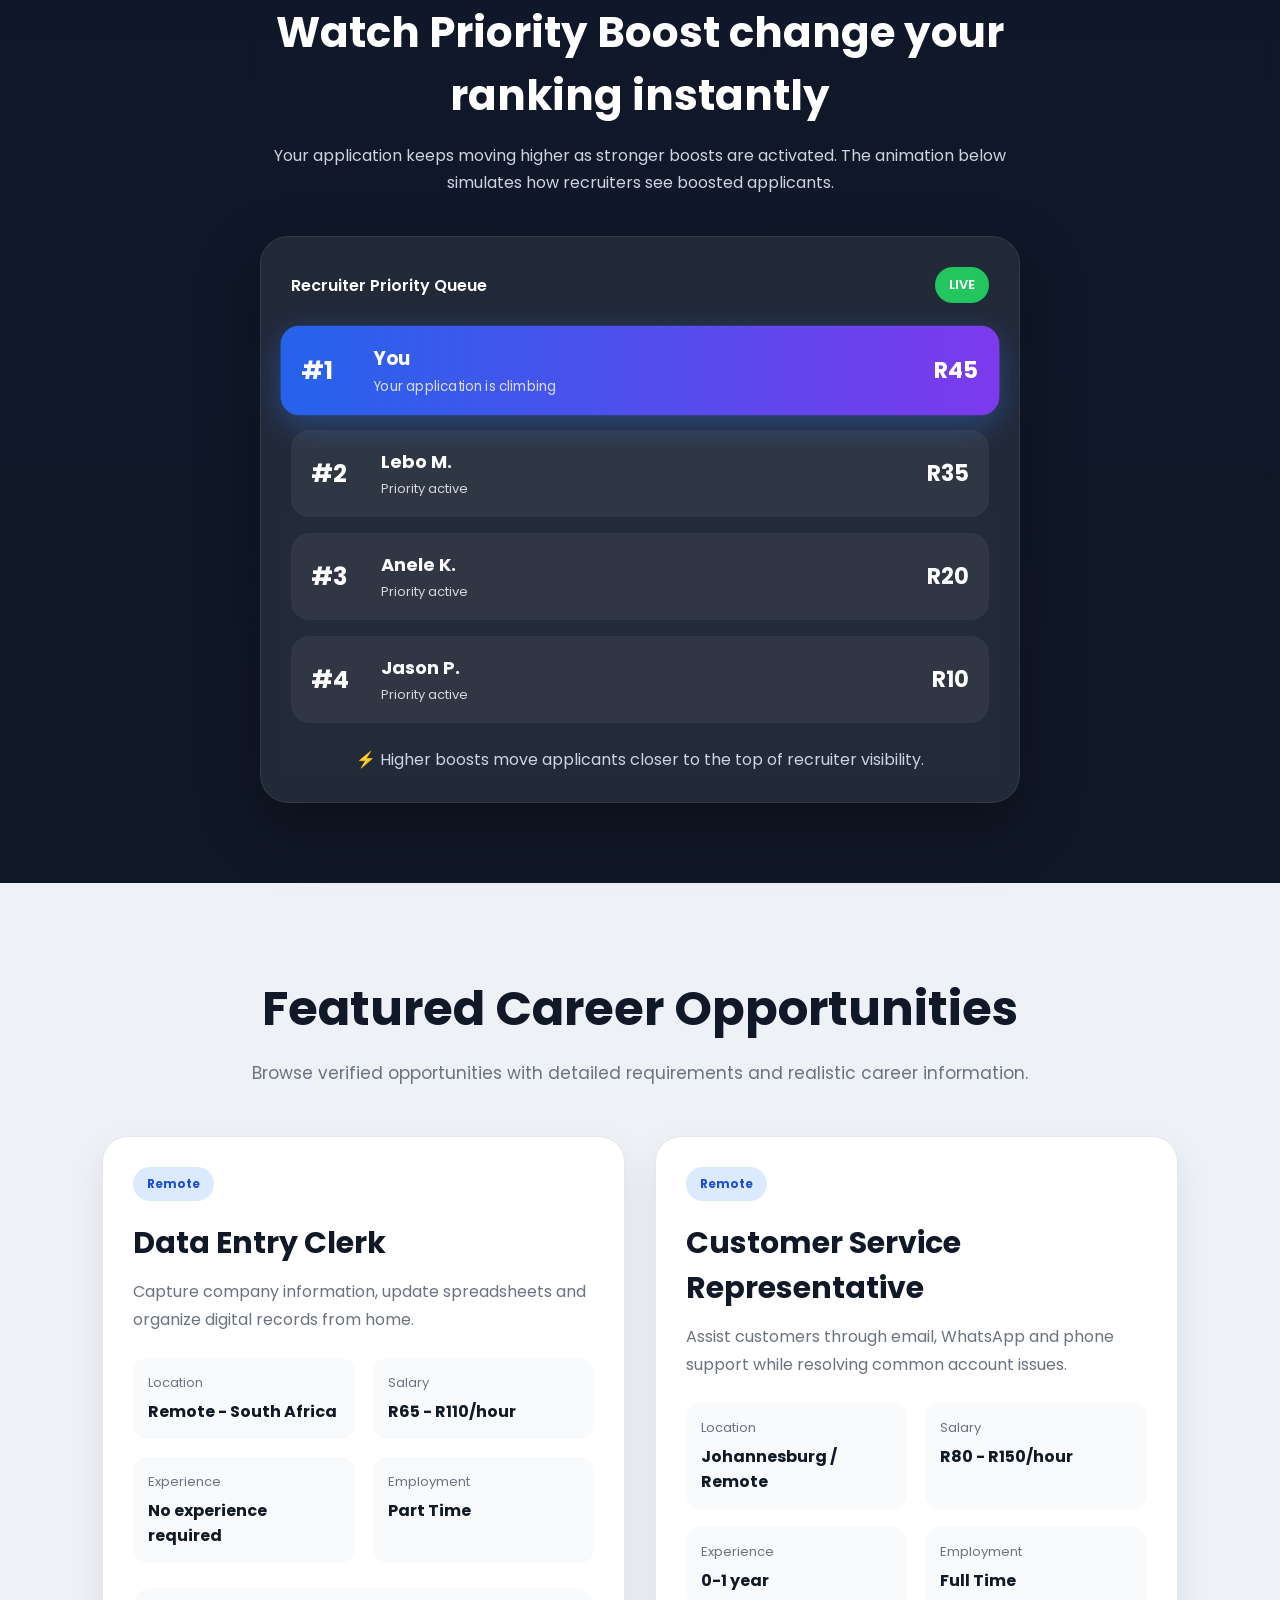
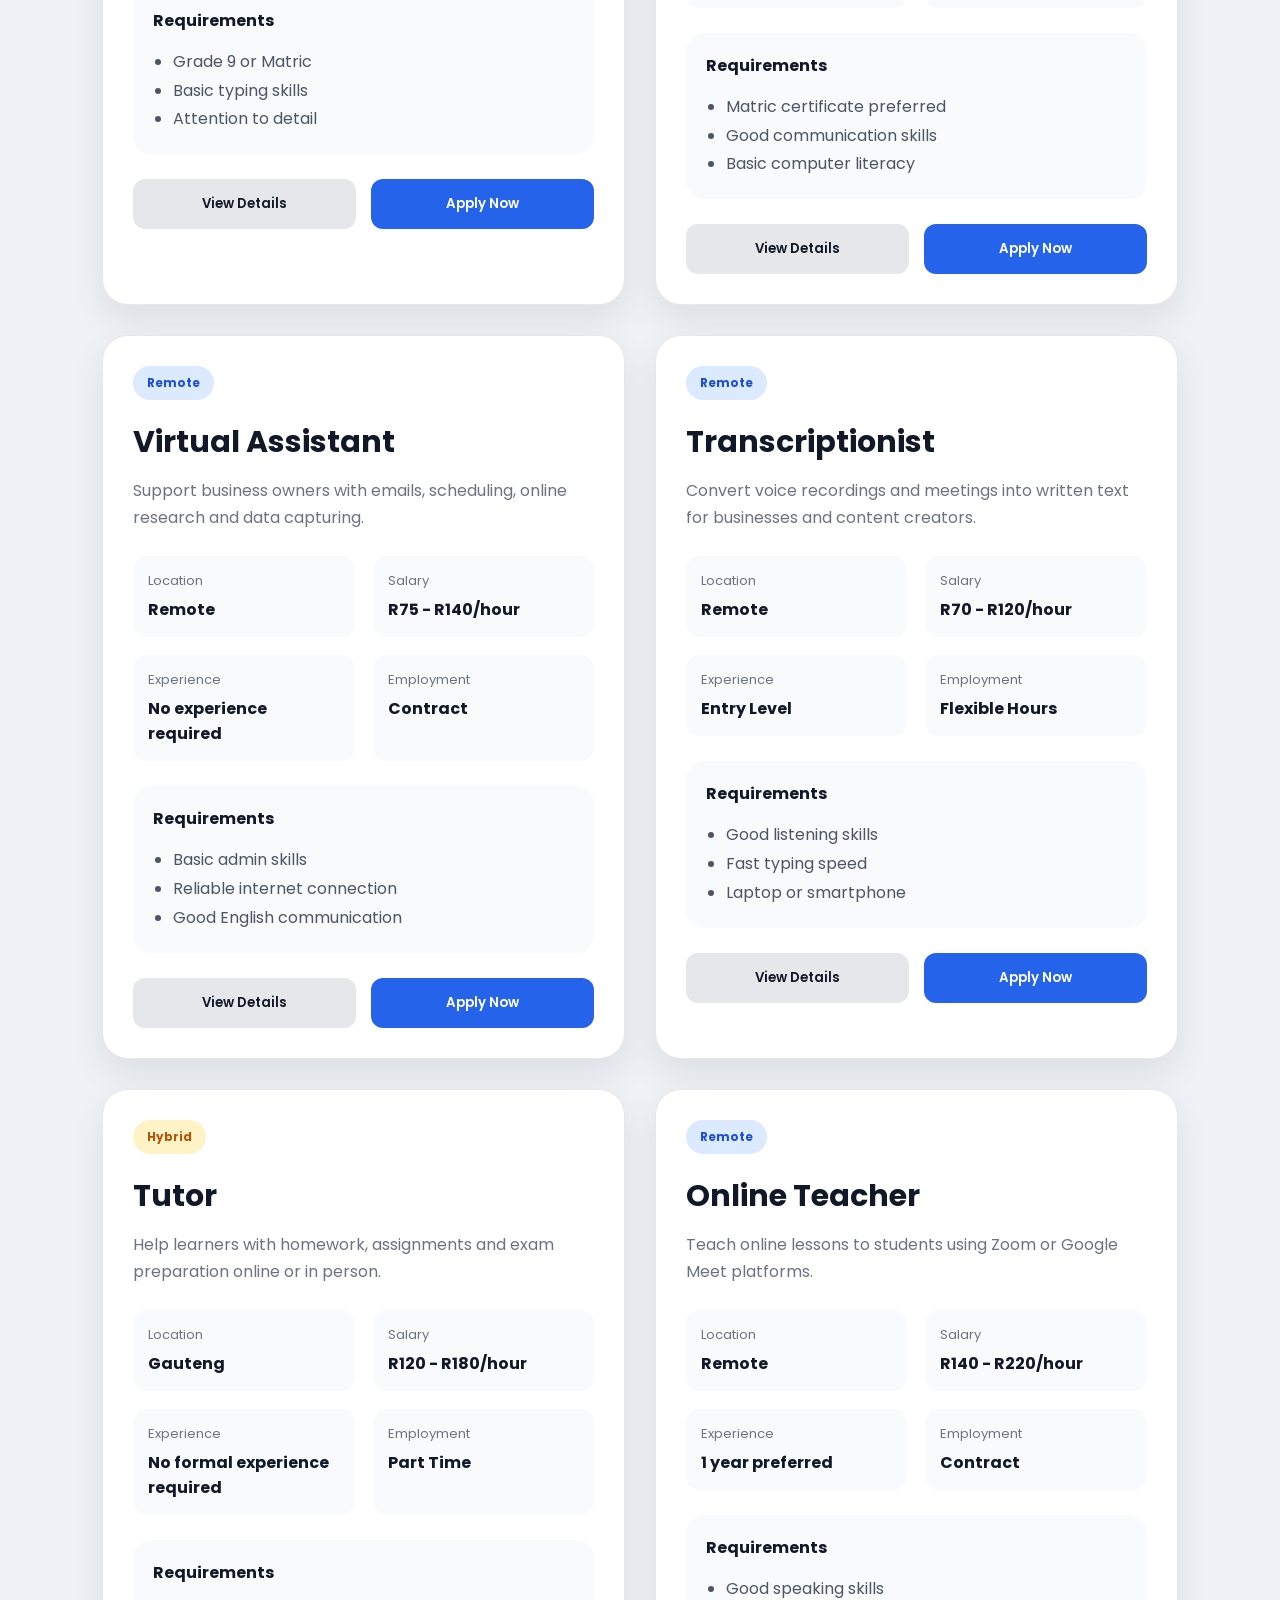
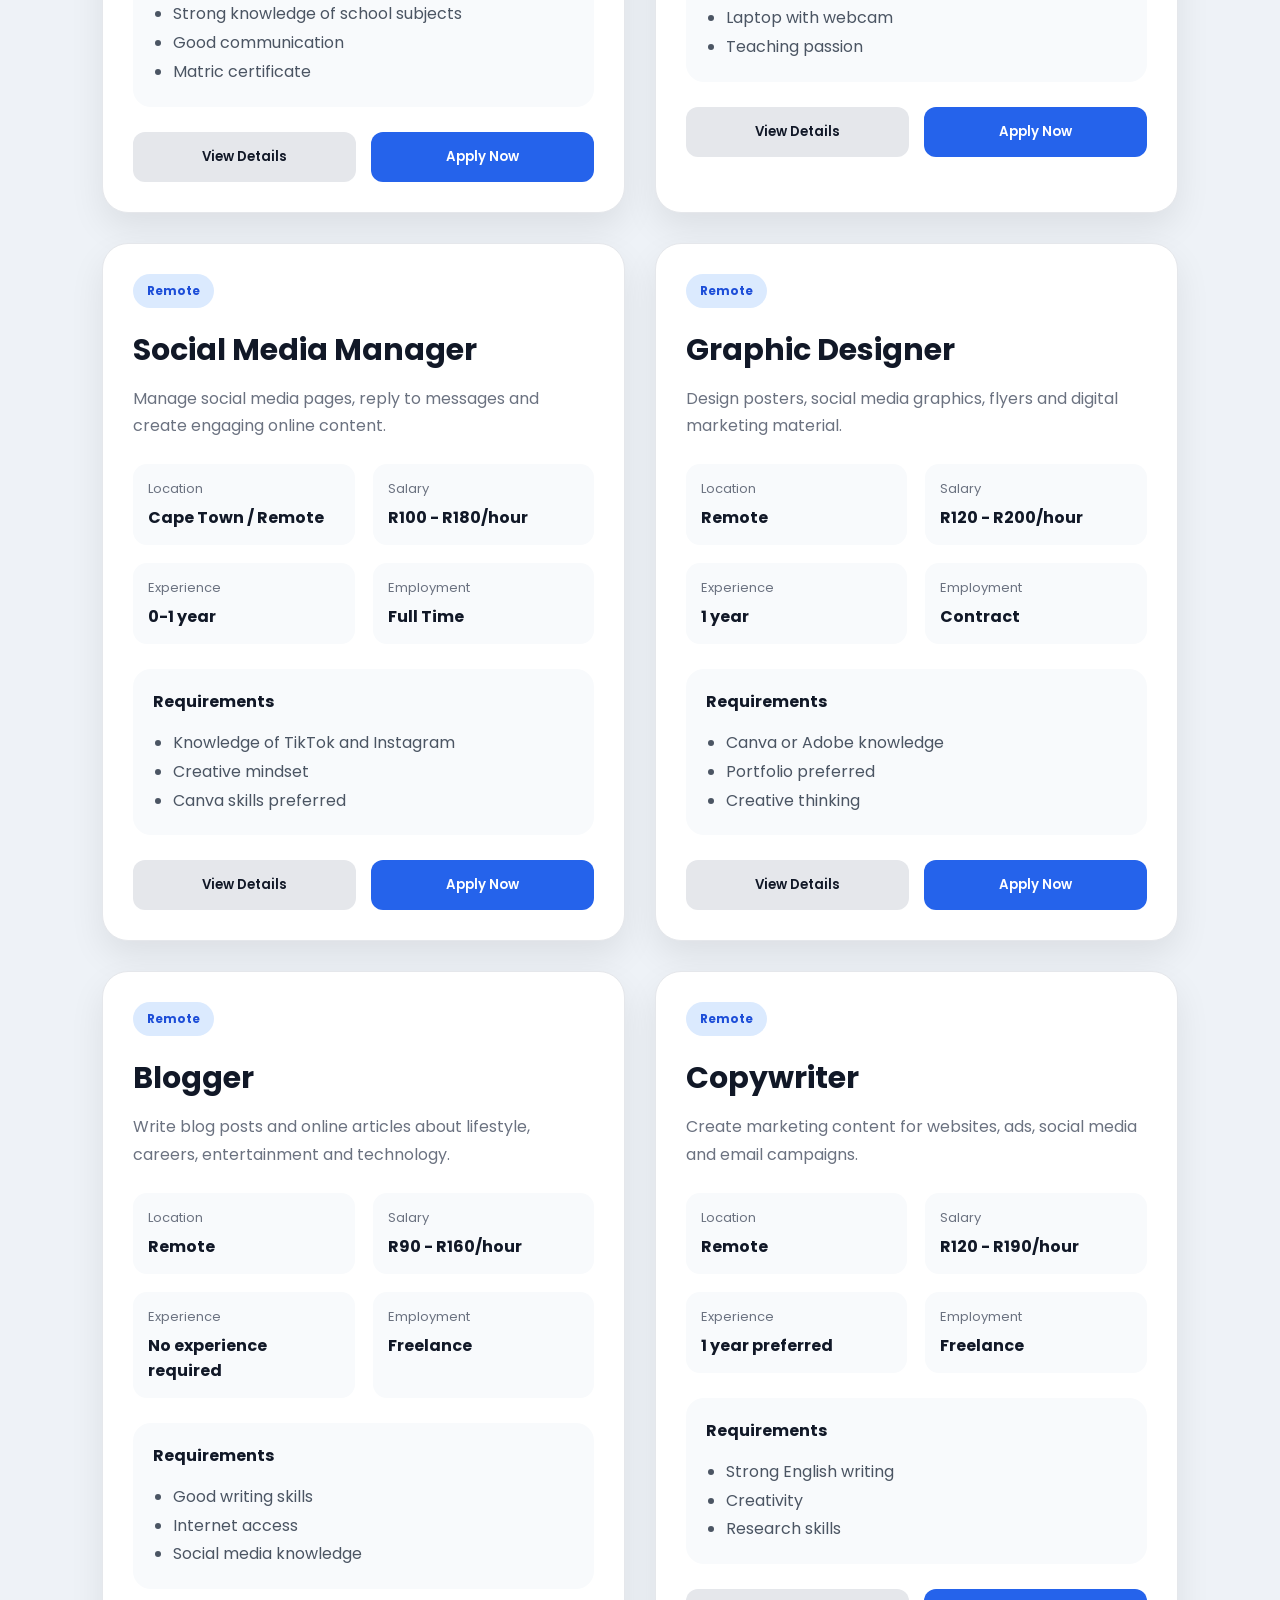
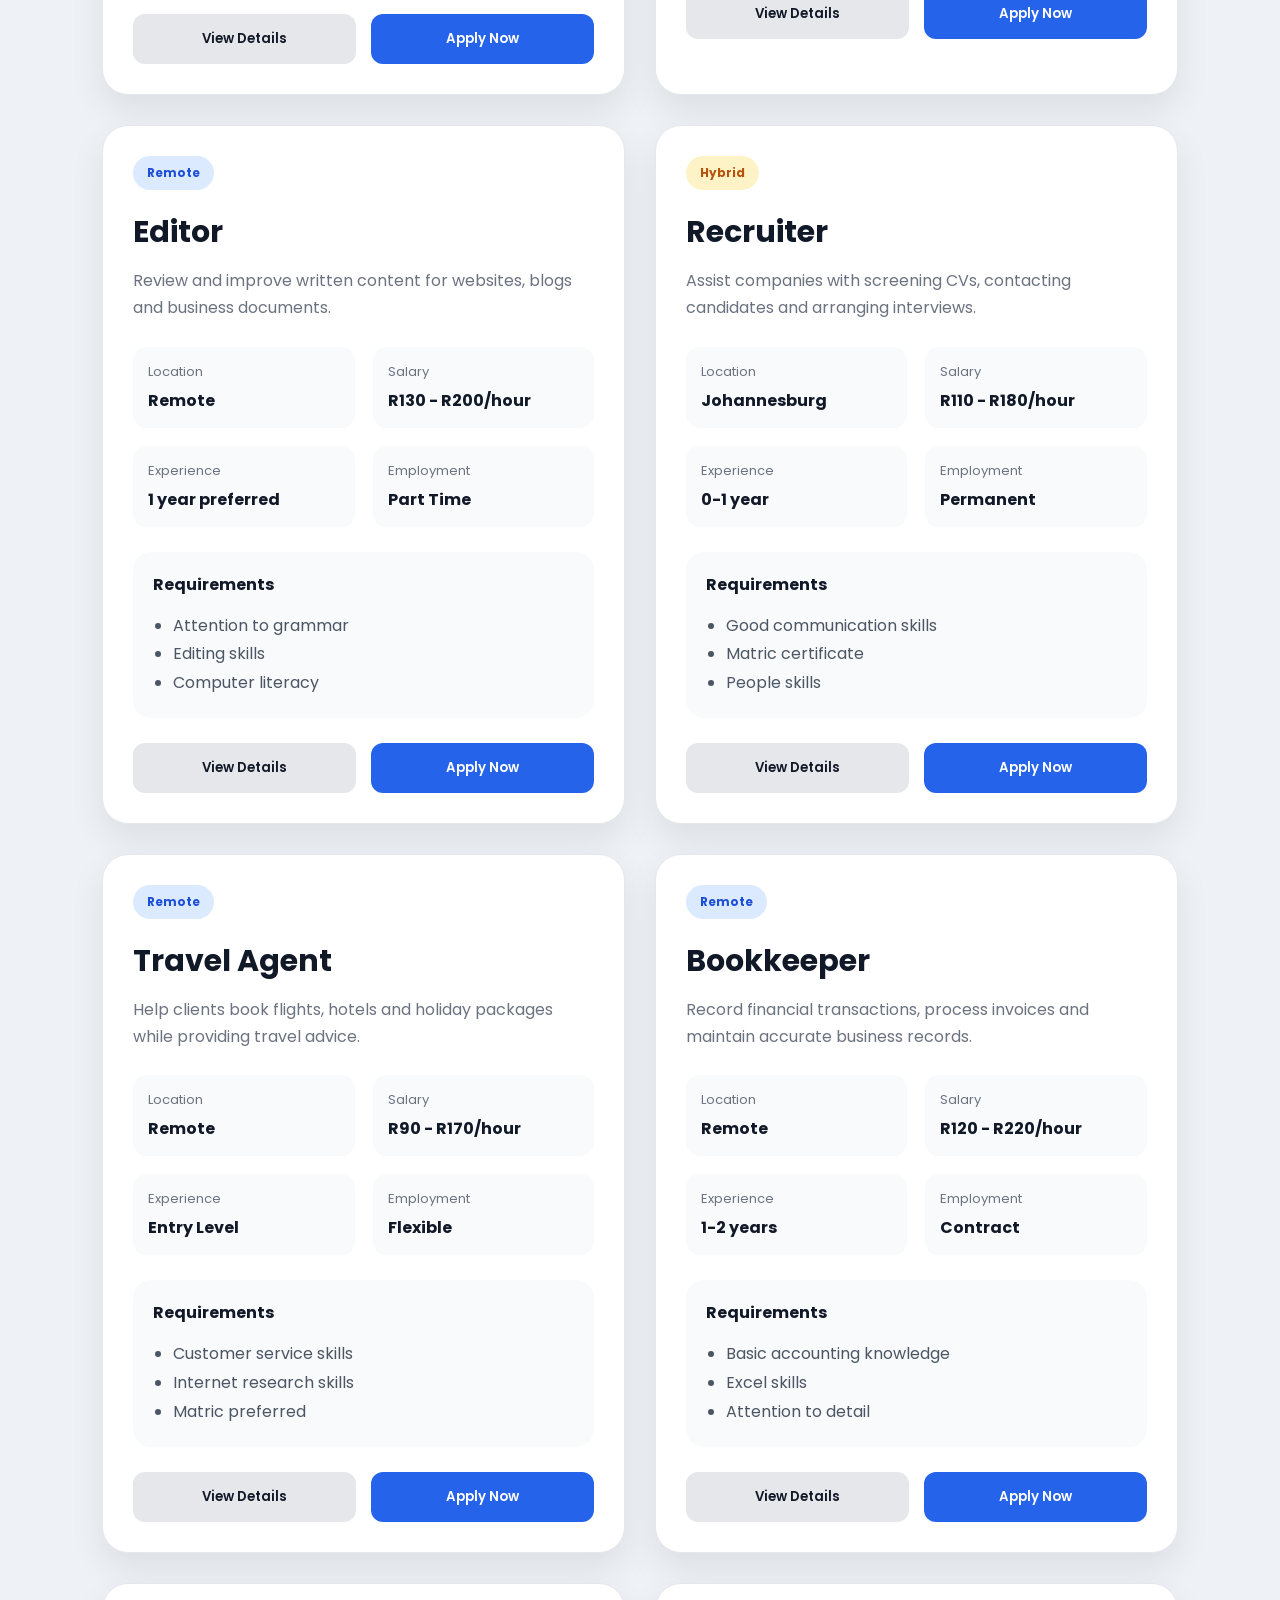
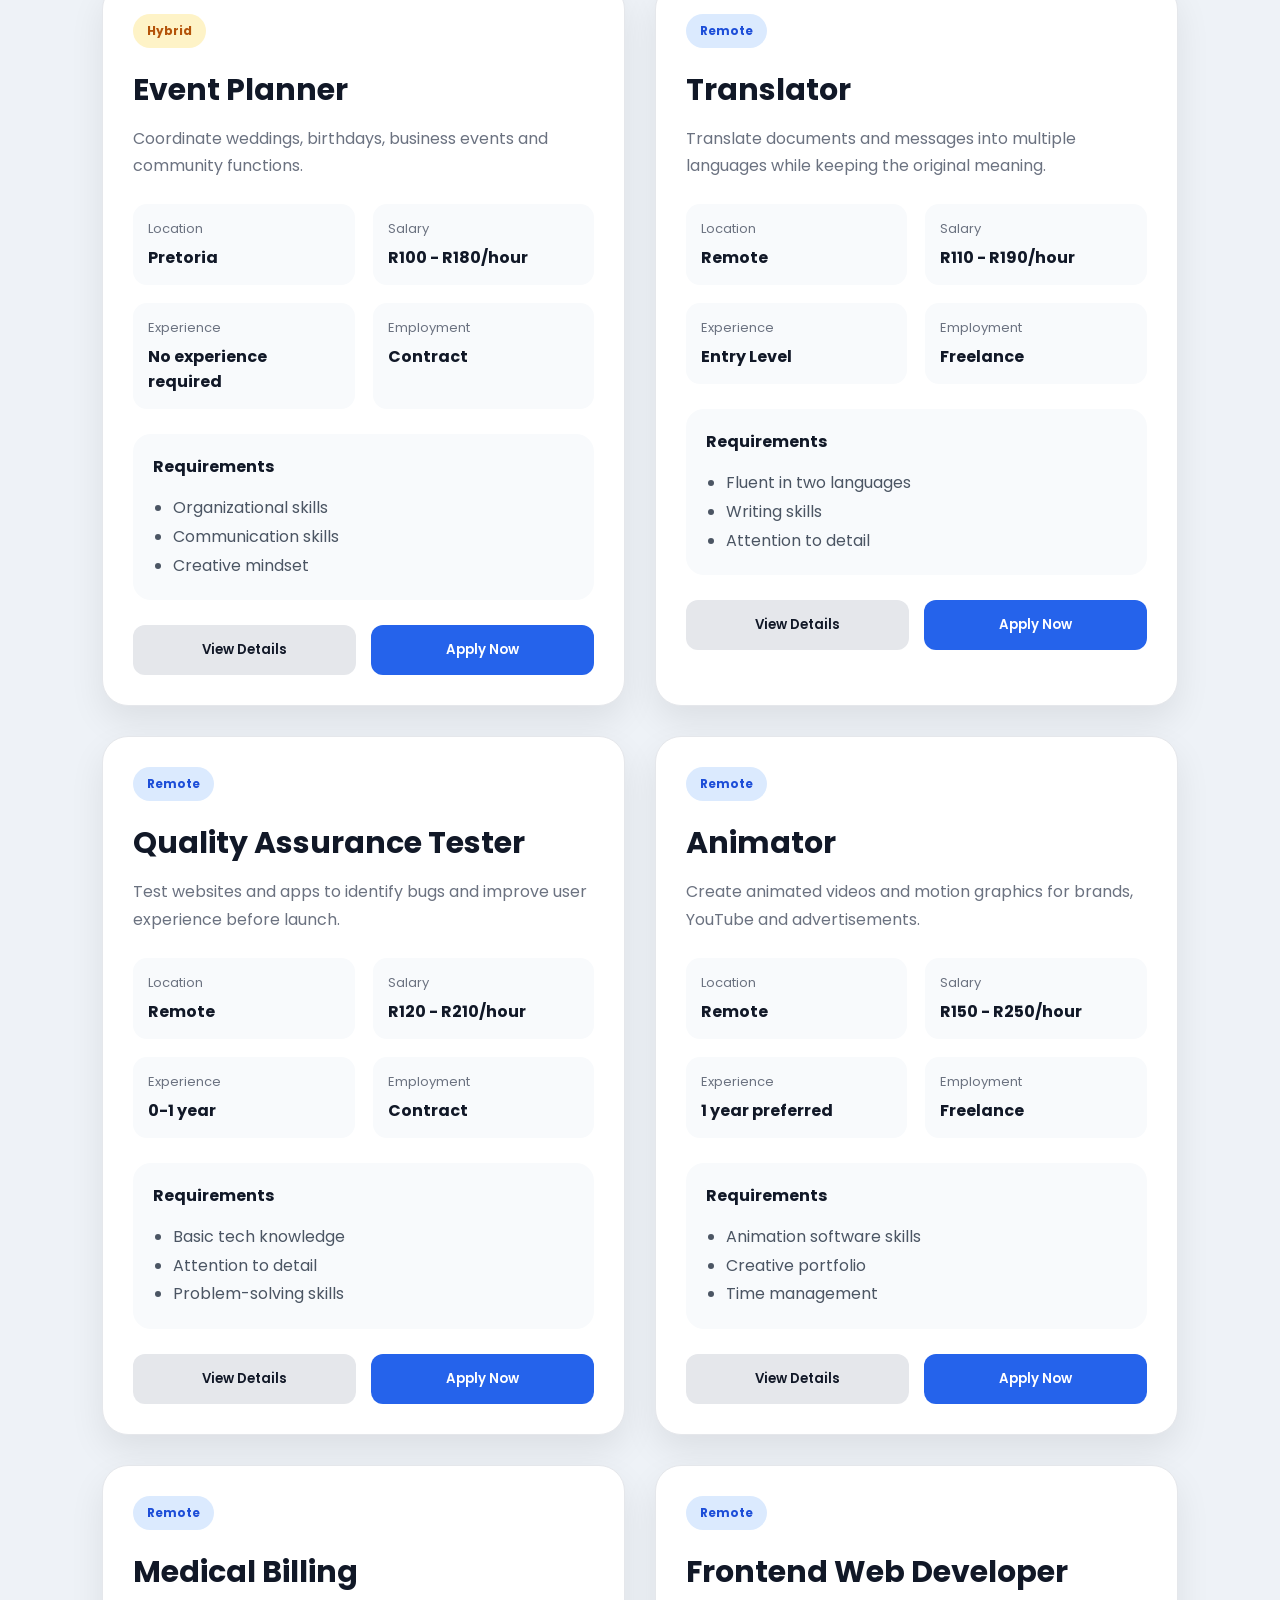
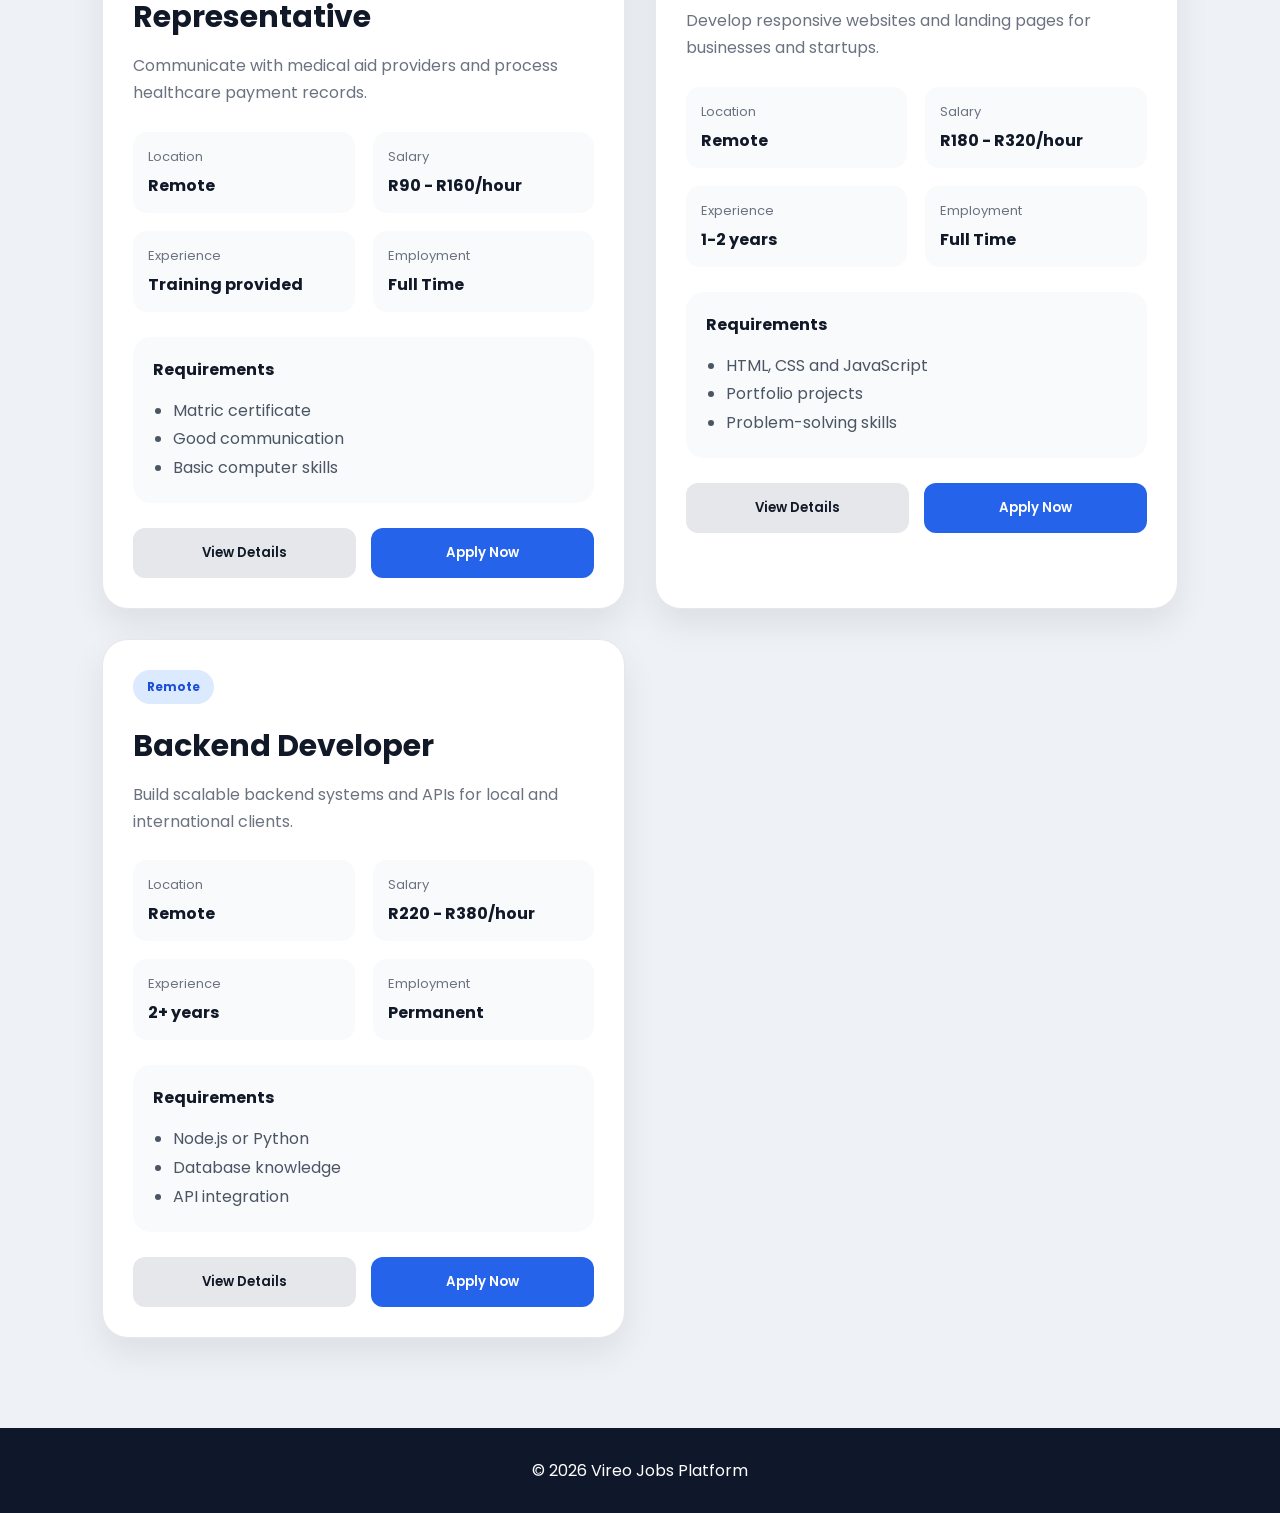
==== commit 3b14c07e: "Removed closing dates" ====
--- a/index.html
+++ b/index.html
@@ -258,6 +258,9 @@
 <label class="checkbox-label"><input type="checkbox" required> I Accept Terms & Conditions</label>
 <p class="terms">By submitting your application, you're accepting our terms and conditions.</p>
 
+
+
+
 <div class="boost-section">
 <h3>Boost your application (optional)</h3>
 <p>Buy Priority Credits so your CV appears higher on the recruiter shortlist and gets noticed faster.</p>
@@ -503,7 +506,7 @@
 <div class="job-card">
 <div class="card-top">
 <span class="badge ${getBadgeClass(job.category)}">${job.category}</span>
-<span class="closing">Closing: ${job.closing}</span>
+
 </div>
 
 <h3>${job.title}</h3>
@@ -610,10 +613,6 @@
 <strong>RH-${job.title.substring(0,3).toUpperCase()}-2026</strong>
 </div>
 
-<div>
-<span>Closing Date</span>
-<strong>${job.closing}</strong>
-</div>
 
 <div>
 <span>Employment</span>
--- a/style.css
+++ b/style.css
@@ -1084,3 +1084,4 @@
 transform:translateY(-2px);
 opacity:0.95;
 }
+
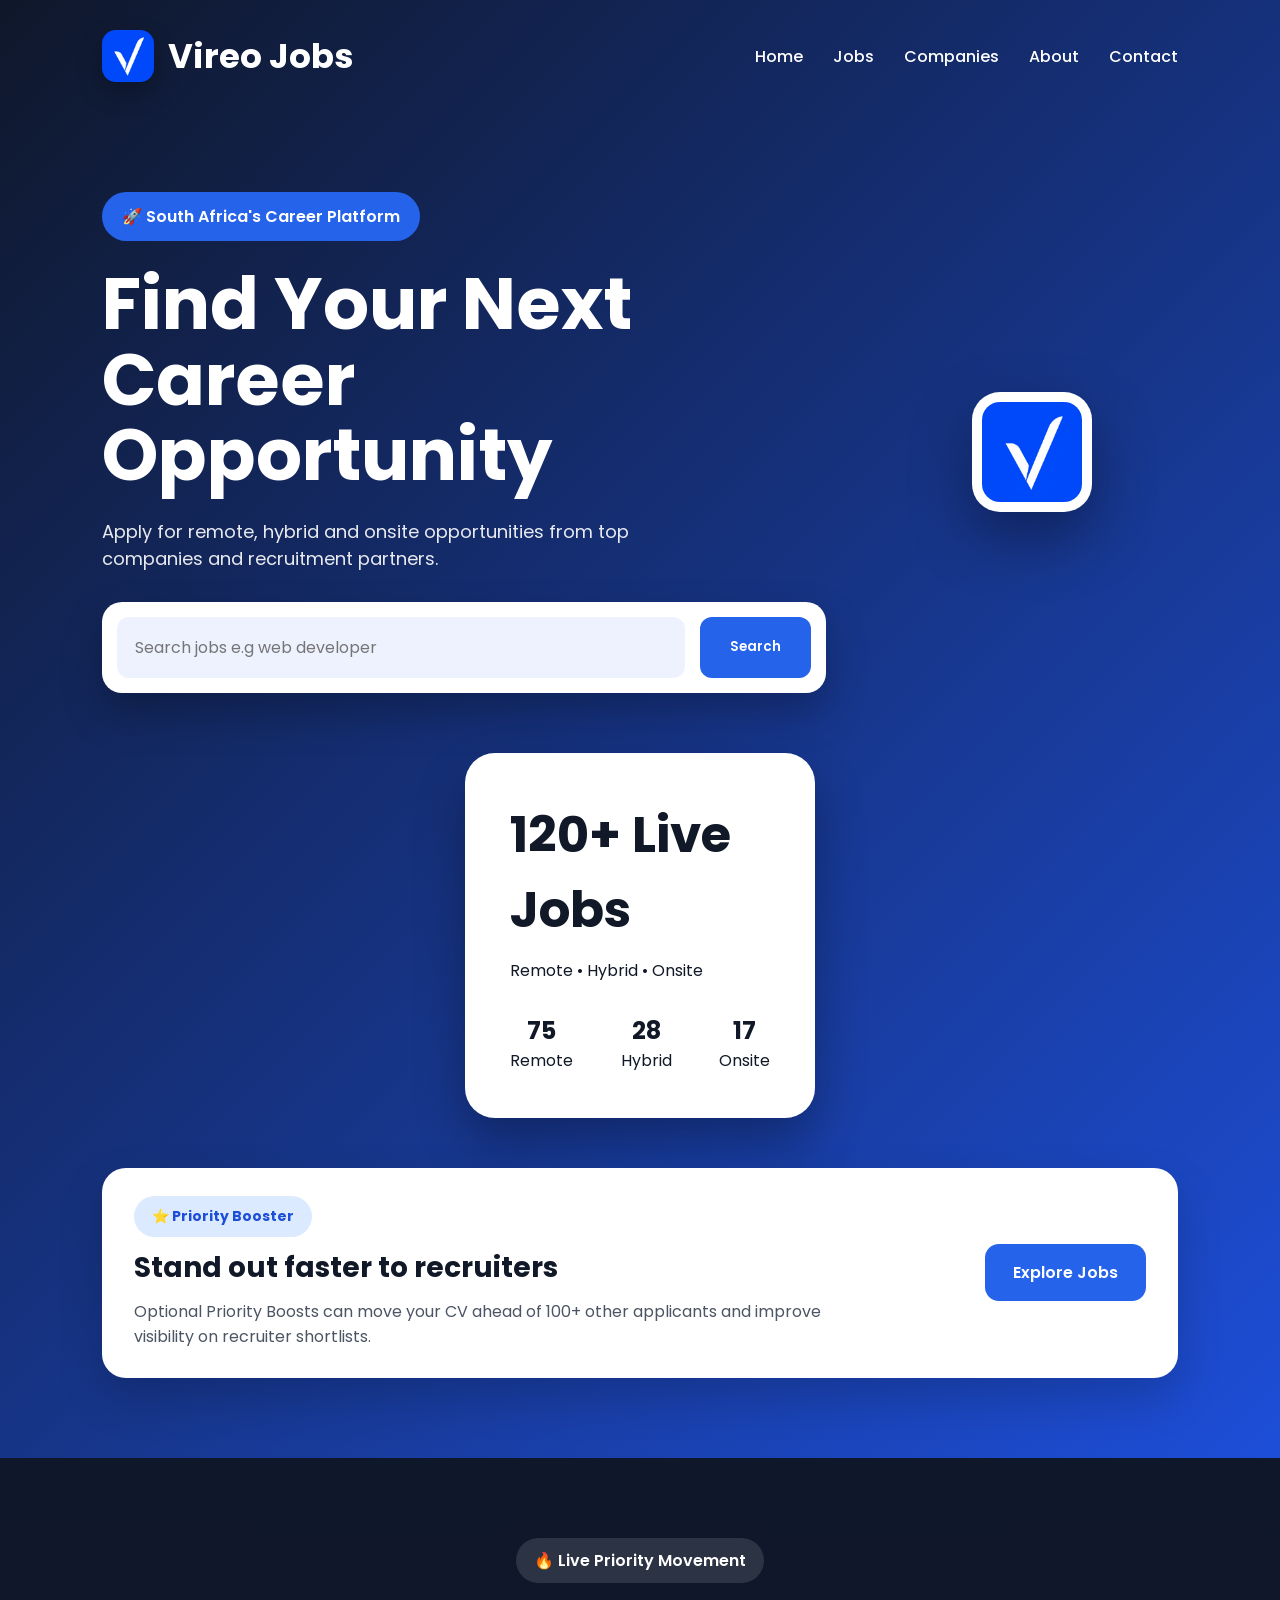
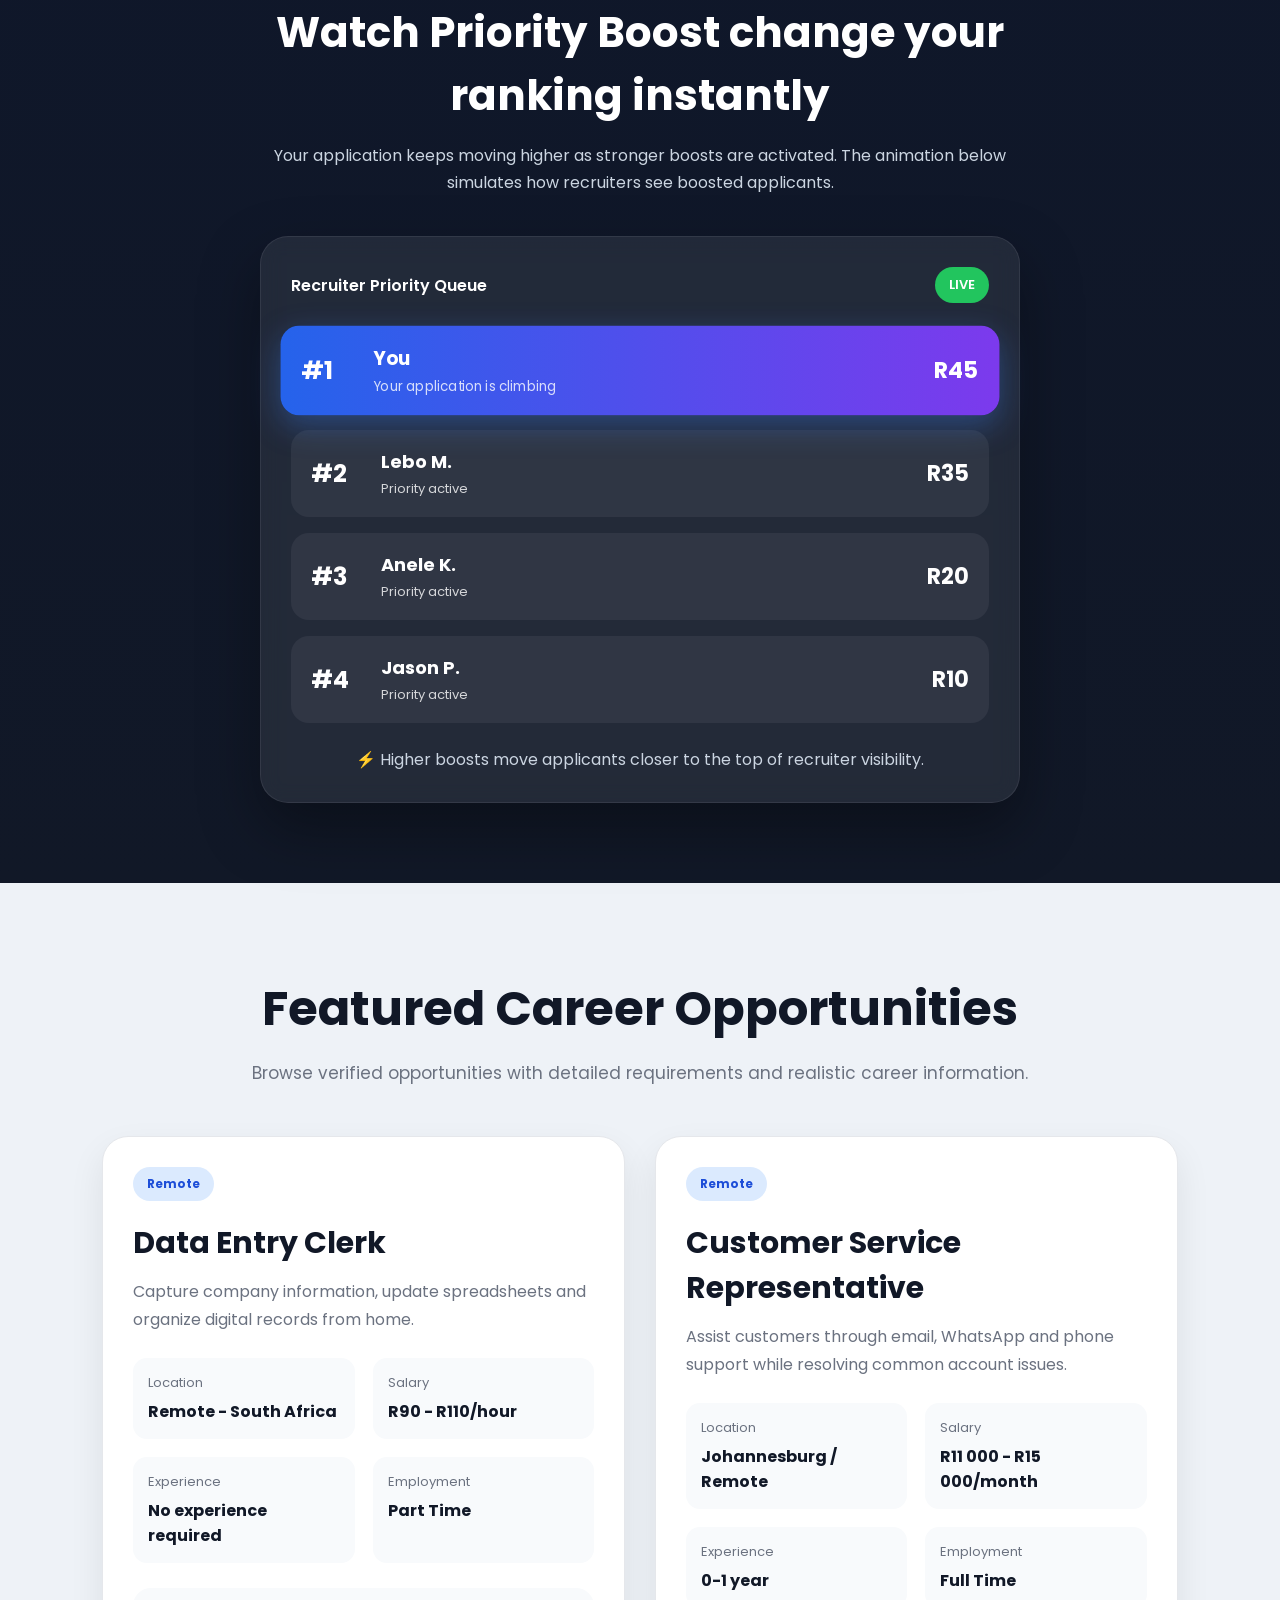
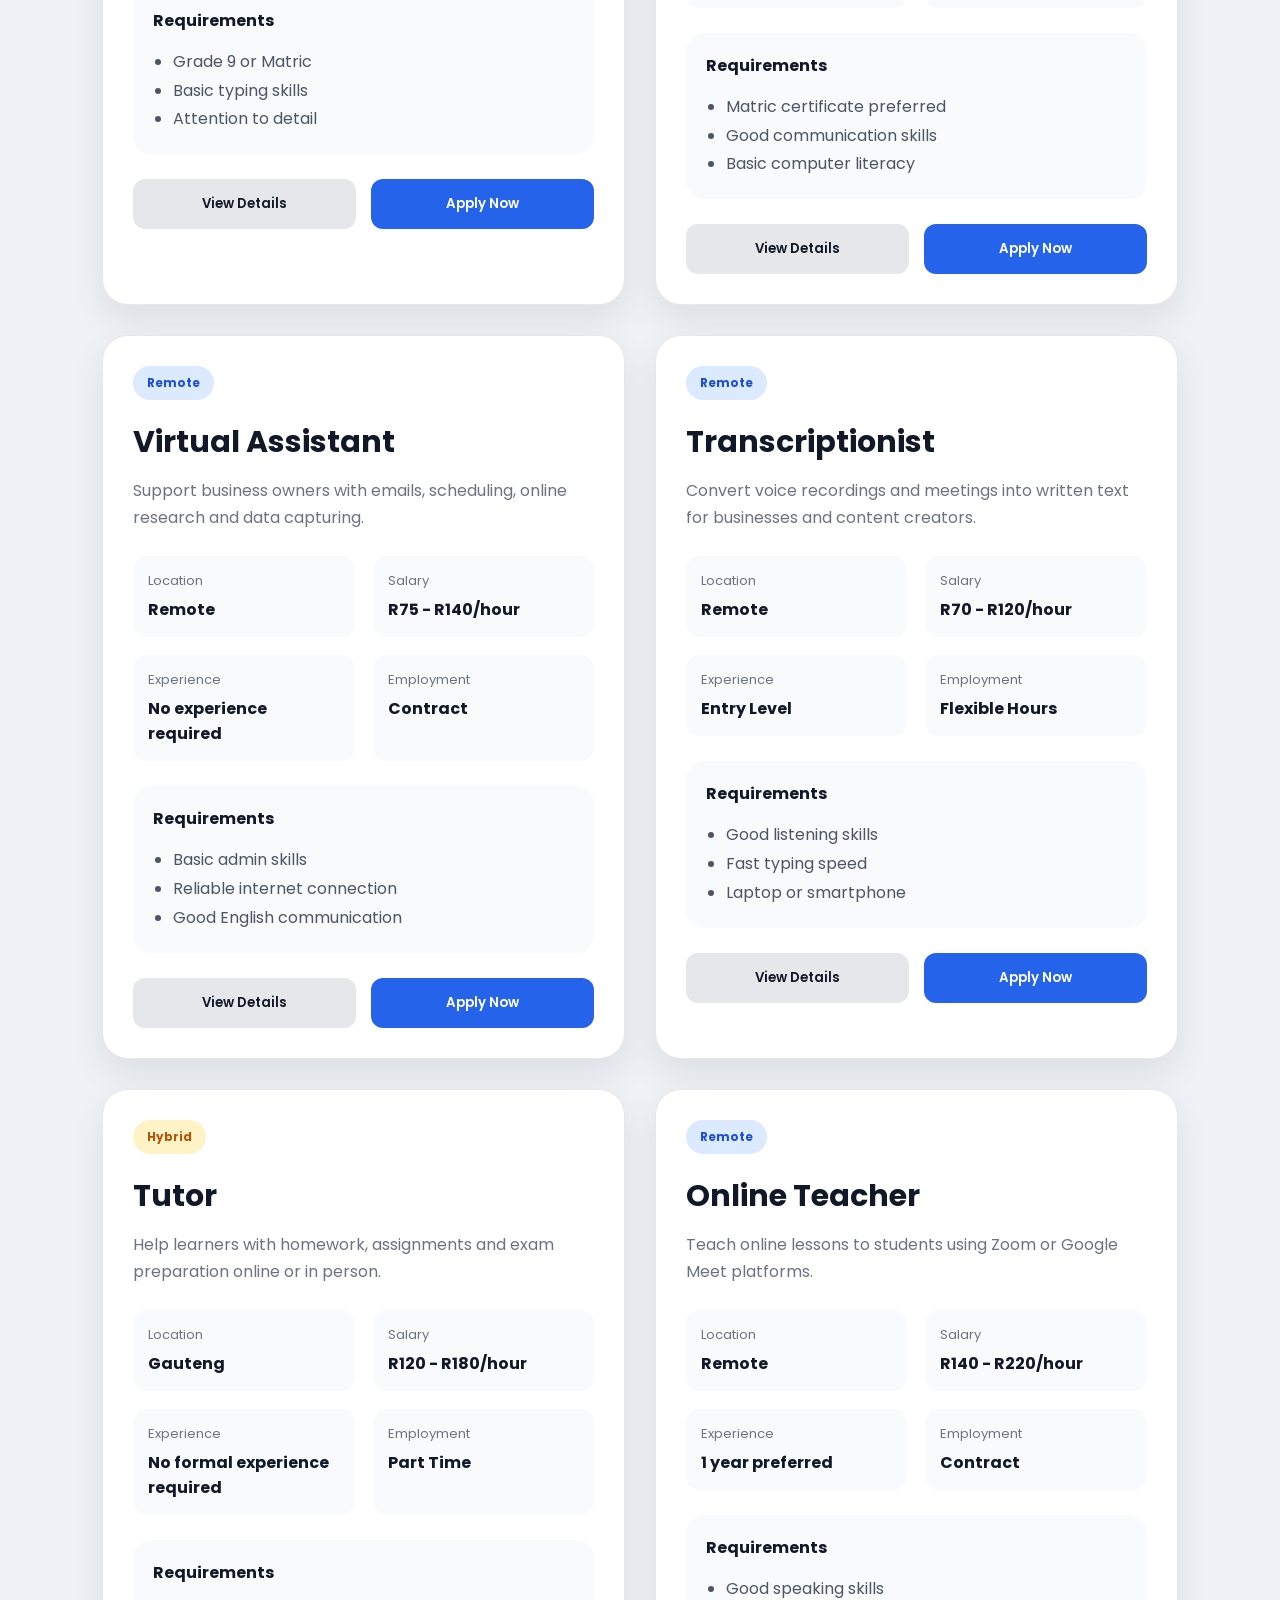
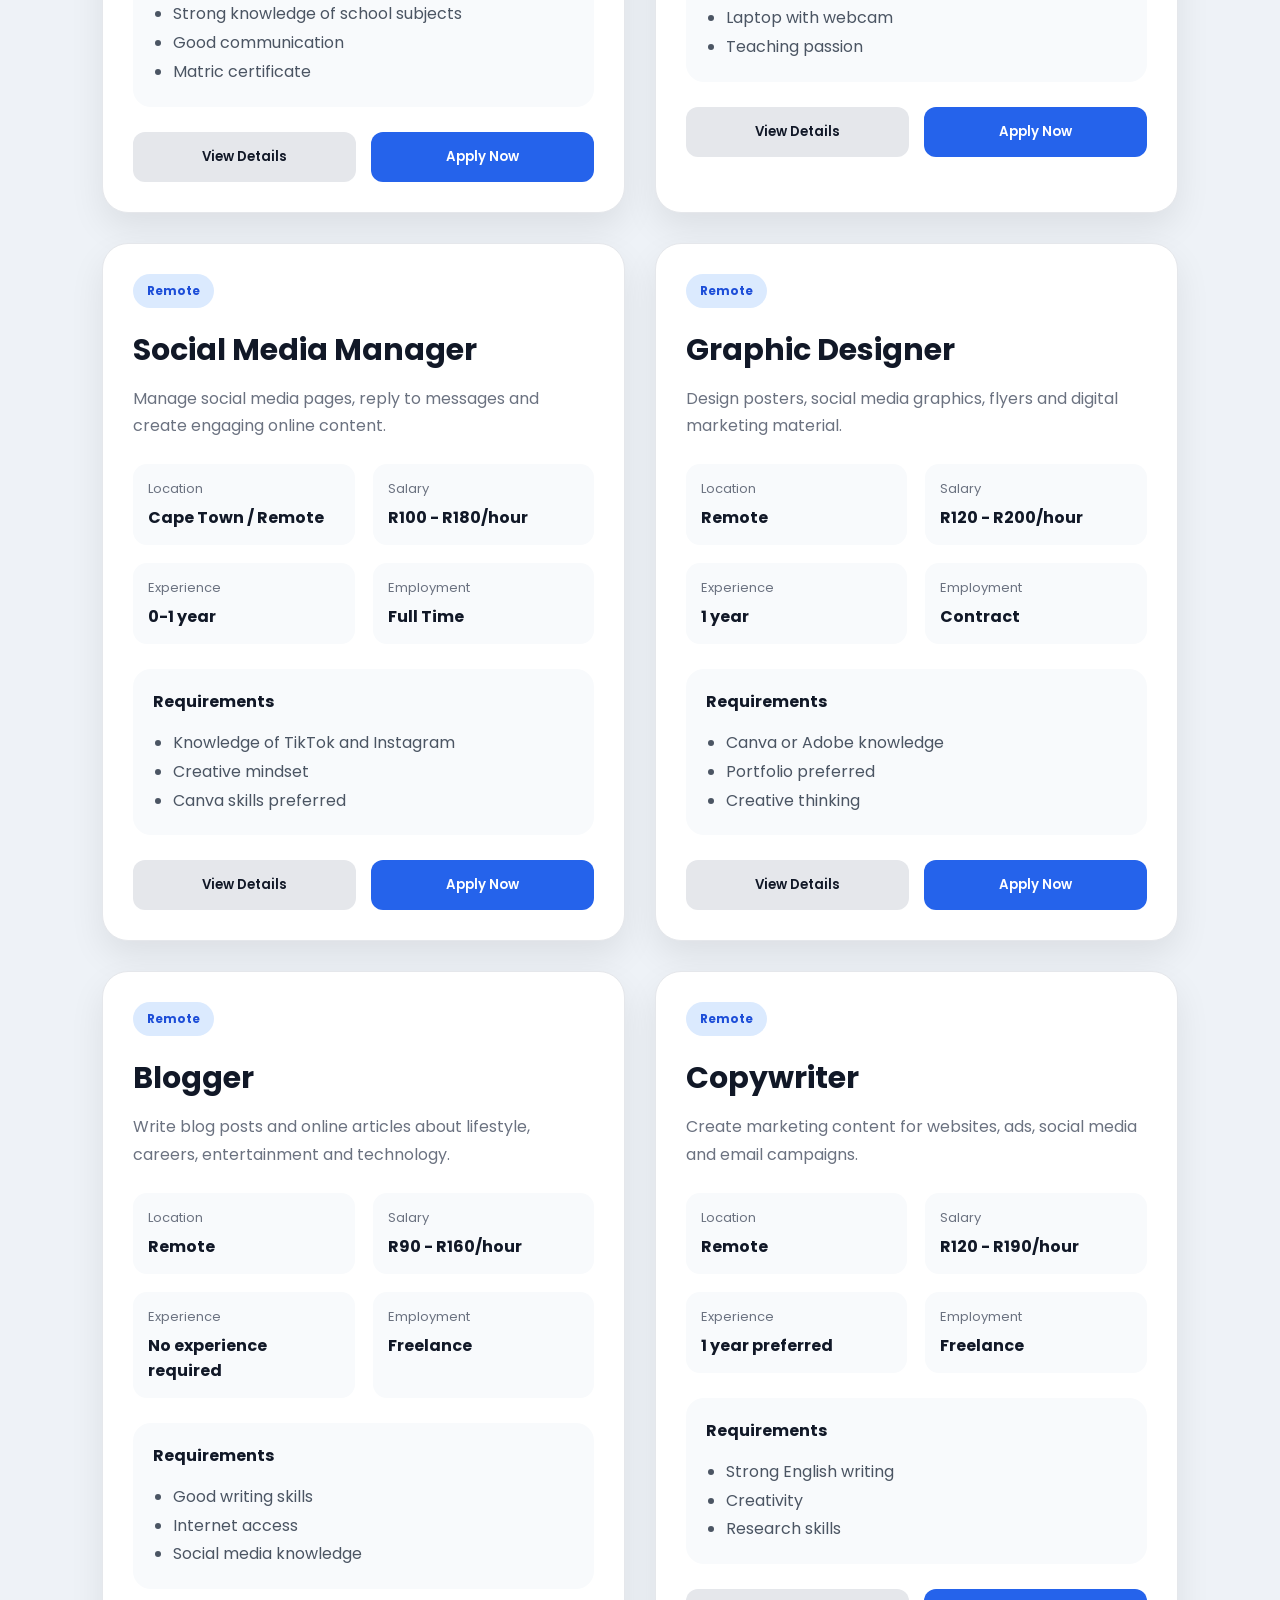
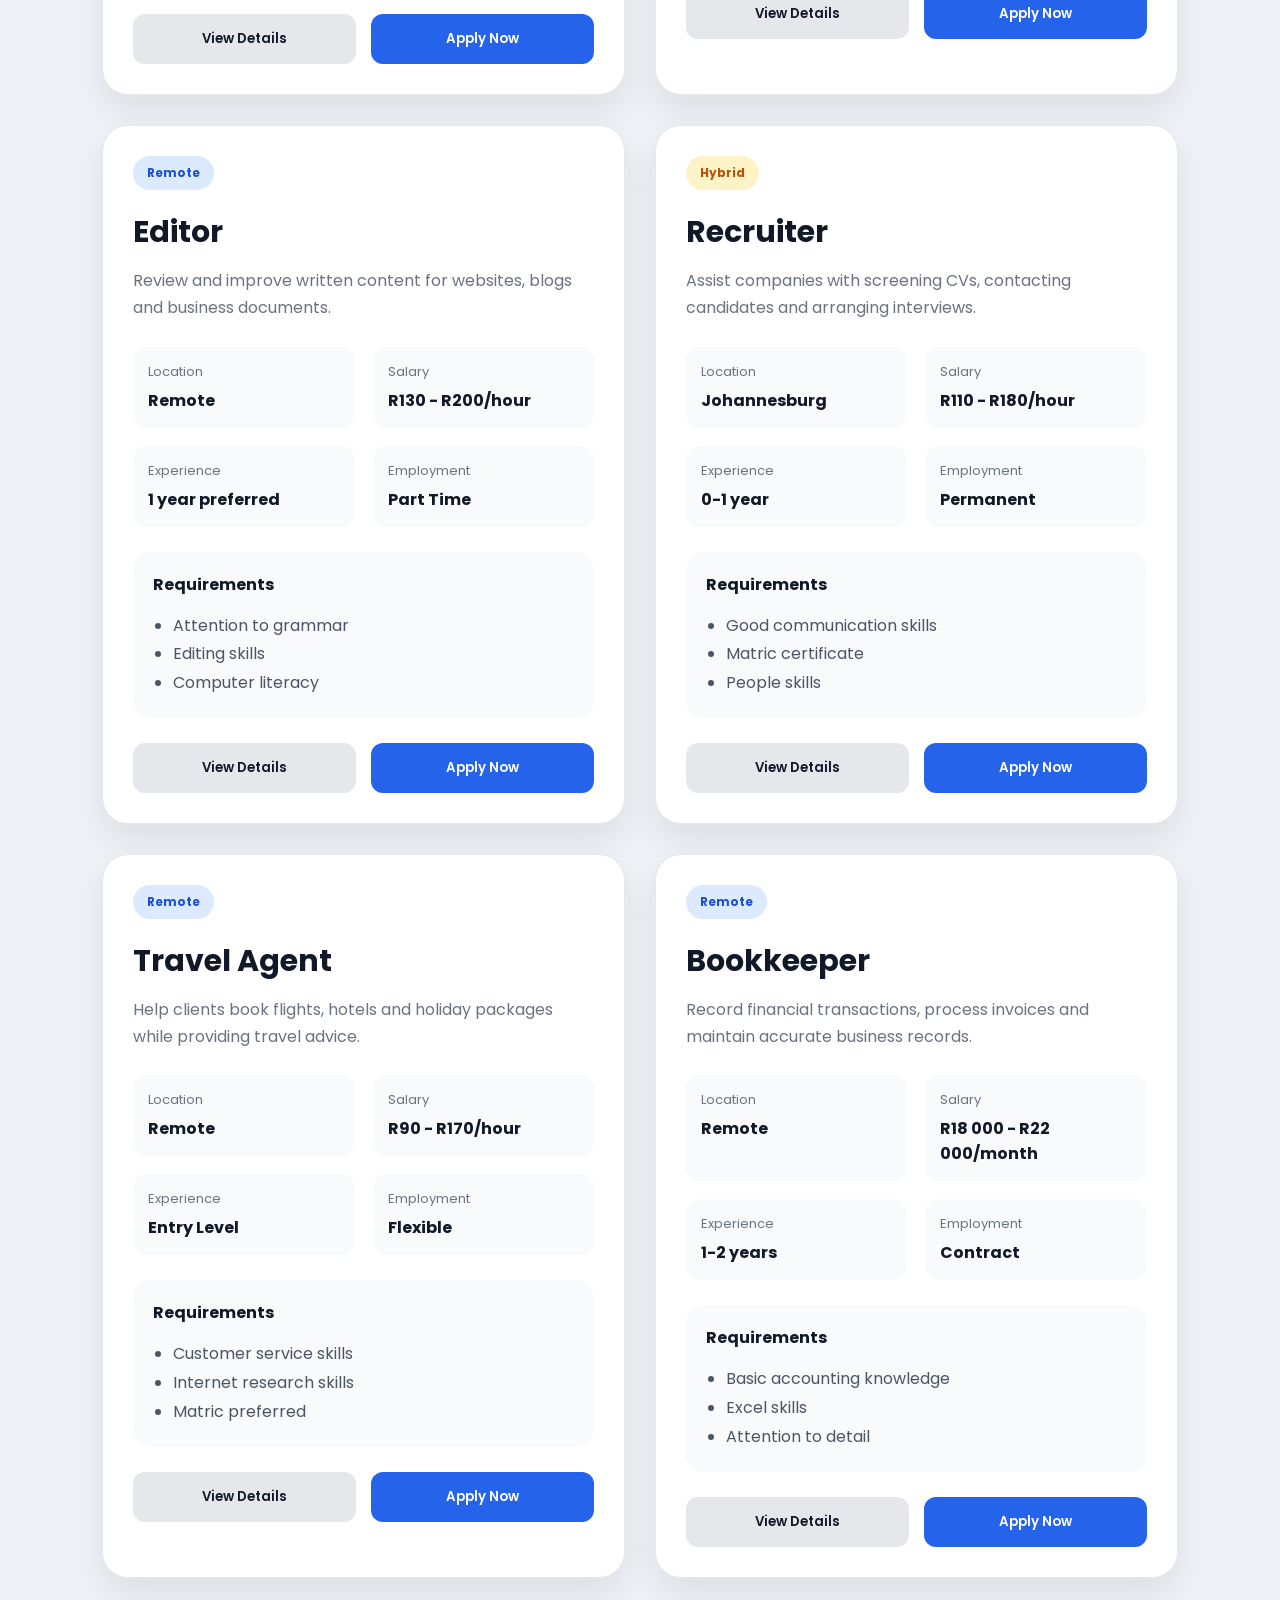
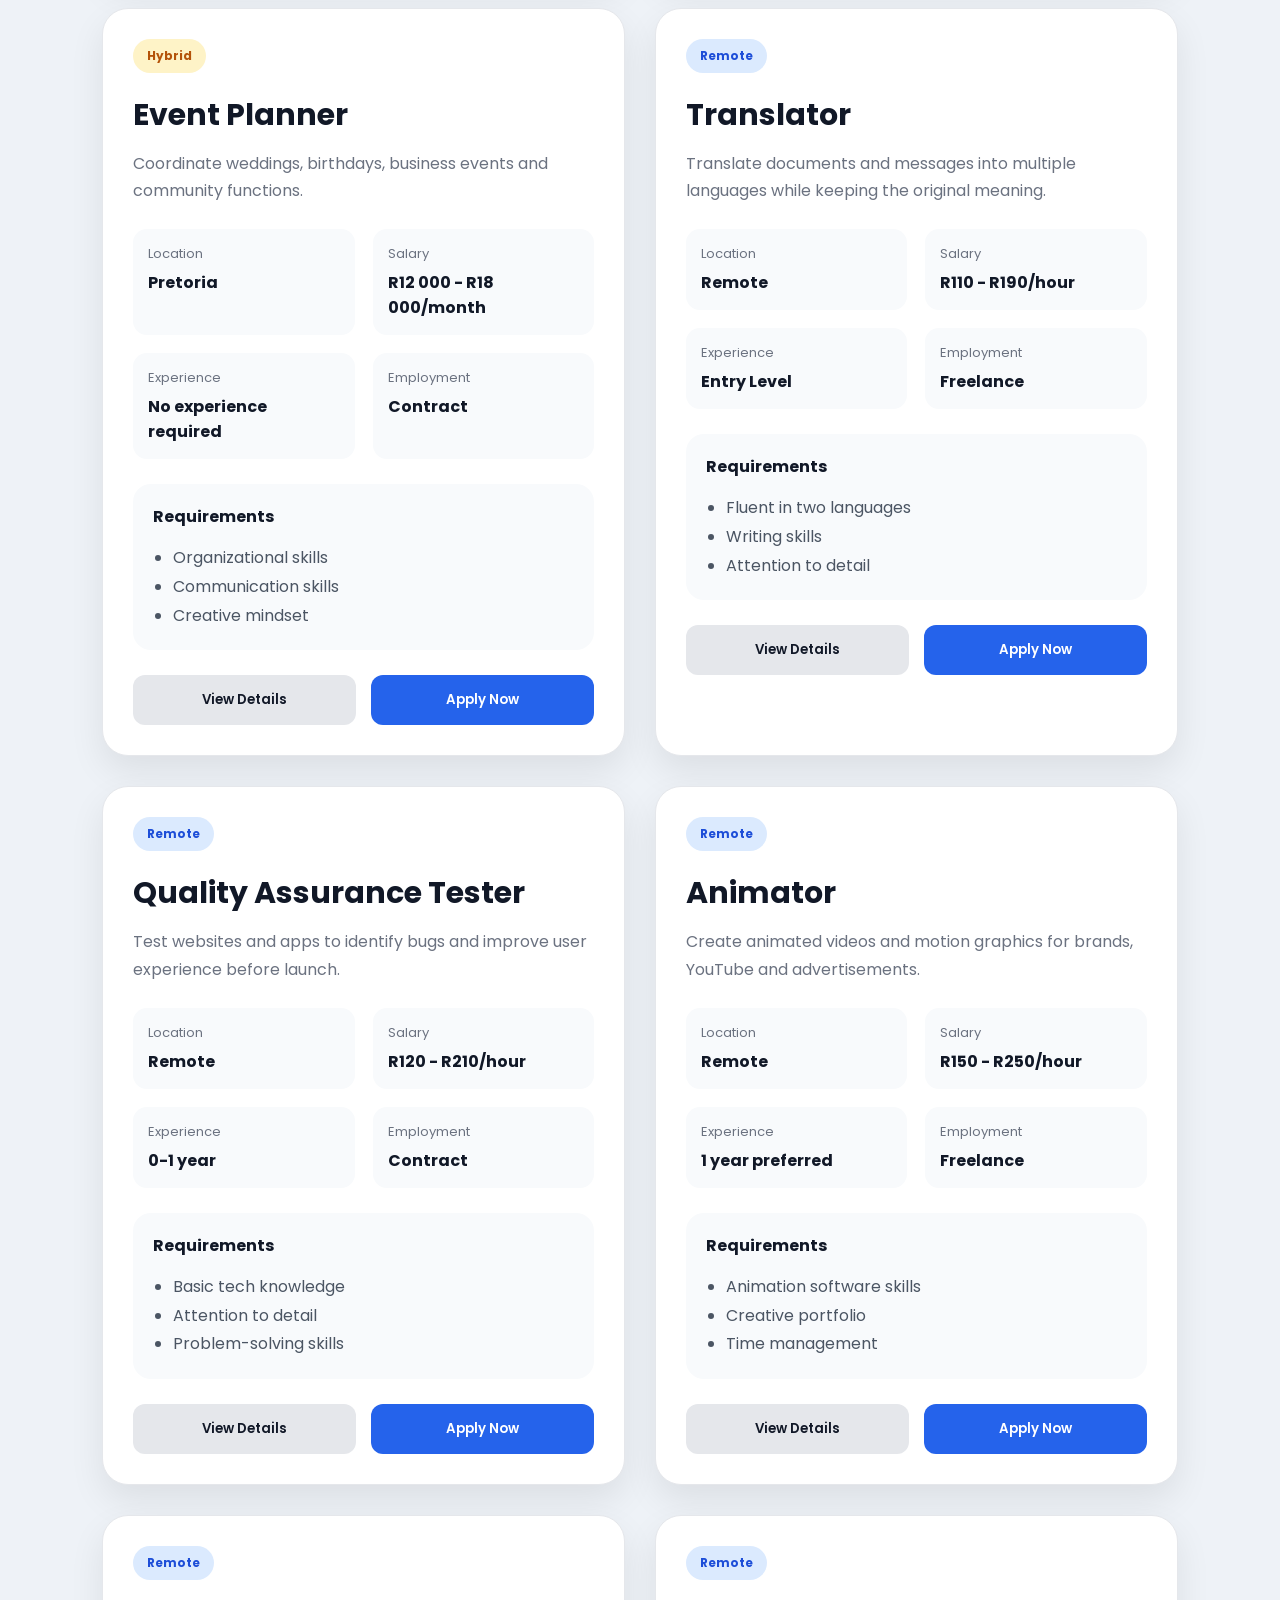
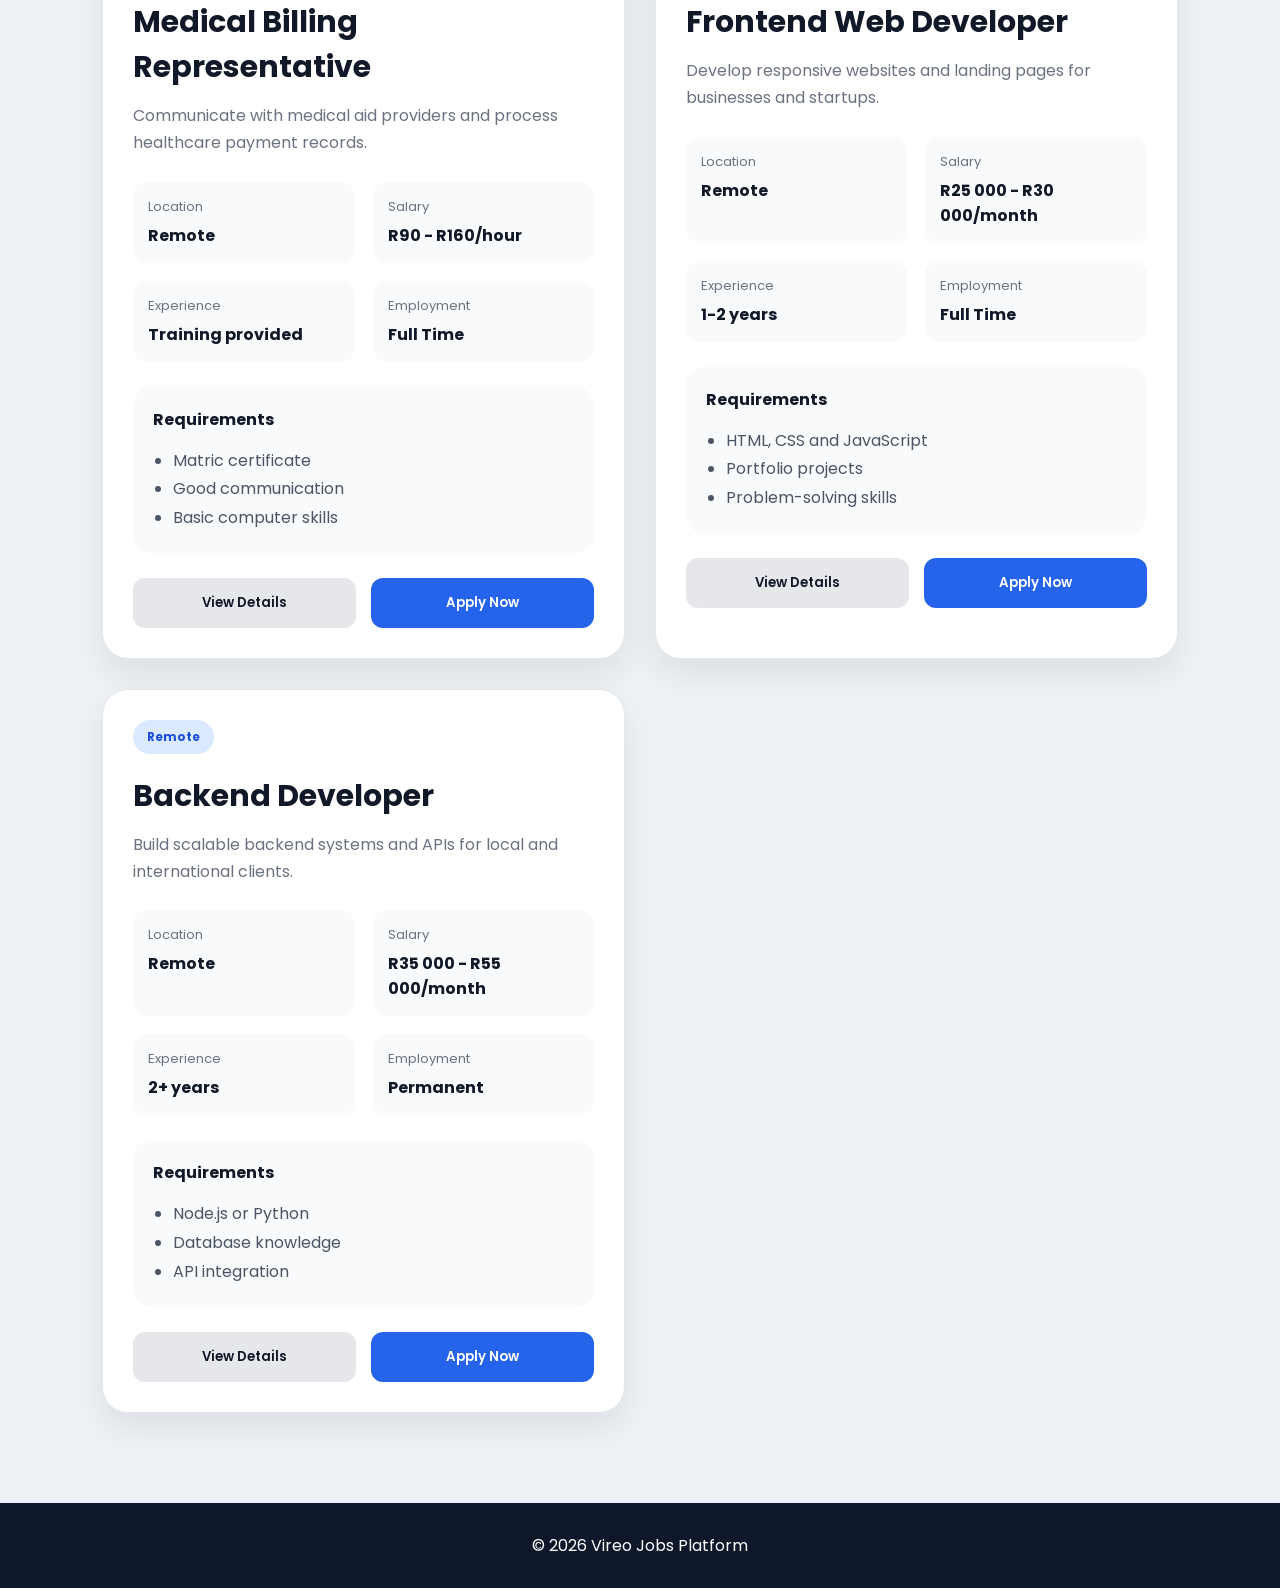
==== commit 04847542: "Updated Salary" ====
--- a/index.html
+++ b/index.html
@@ -355,8 +355,8 @@
 
 
 const jobs = [
-{title:'Data Entry Clerk',category:'Remote',location:'Remote - South Africa',salary:'R65 - R110/hour',type:'Part Time',experience:'No experience required',closing:'15 June 2026',requirements:['Grade 9 or Matric','Basic typing skills','Attention to detail'],description:'Capture company information, update spreadsheets and organize digital records from home.'},
-{title:'Customer Service Representative',category:'Remote',location:'Johannesburg / Remote',salary:'R80 - R150/hour',type:'Full Time',experience:'0-1 year',closing:'18 June 2026',requirements:['Matric certificate preferred','Good communication skills','Basic computer literacy'],description:'Assist customers through email, WhatsApp and phone support while resolving common account issues.'},
+{title:'Data Entry Clerk',category:'Remote',location:'Remote - South Africa',salary:'R90 - R110/hour',type:'Part Time',experience:'No experience required',closing:'15 June 2026',requirements:['Grade 9 or Matric','Basic typing skills','Attention to detail'],description:'Capture company information, update spreadsheets and organize digital records from home.'},
+{title:'Customer Service Representative',category:'Remote',location:'Johannesburg / Remote',salary:'R11 000 - R15 000/month',type:'Full Time',experience:'0-1 year',closing:'18 June 2026',requirements:['Matric certificate preferred','Good communication skills','Basic computer literacy'],description:'Assist customers through email, WhatsApp and phone support while resolving common account issues.'},
 {title:'Virtual Assistant',category:'Remote',location:'Remote',salary:'R75 - R140/hour',type:'Contract',experience:'No experience required',closing:'20 June 2026',requirements:['Basic admin skills','Reliable internet connection','Good English communication'],description:'Support business owners with emails, scheduling, online research and data capturing.'},
 {title:'Transcriptionist',category:'Remote',location:'Remote',salary:'R70 - R120/hour',type:'Flexible Hours',experience:'Entry Level',closing:'12 June 2026',requirements:['Good listening skills','Fast typing speed','Laptop or smartphone'],description:'Convert voice recordings and meetings into written text for businesses and content creators.'},
 {title:'Tutor',category:'Hybrid',location:'Gauteng',salary:'R120 - R180/hour',type:'Part Time',experience:'No formal experience required',closing:'25 June 2026',requirements:['Strong knowledge of school subjects','Good communication','Matric certificate'],description:'Help learners with homework, assignments and exam preparation online or in person.'},
@@ -368,14 +368,14 @@
 {title:'Editor',category:'Remote',location:'Remote',salary:'R130 - R200/hour',type:'Part Time',experience:'1 year preferred',closing:'17 June 2026',requirements:['Attention to grammar','Editing skills','Computer literacy'],description:'Review and improve written content for websites, blogs and business documents.'},
 {title:'Recruiter',category:'Hybrid',location:'Johannesburg',salary:'R110 - R180/hour',type:'Permanent',experience:'0-1 year',closing:'30 June 2026',requirements:['Good communication skills','Matric certificate','People skills'],description:'Assist companies with screening CVs, contacting candidates and arranging interviews.'},
 {title:'Travel Agent',category:'Remote',location:'Remote',salary:'R90 - R170/hour',type:'Flexible',experience:'Entry Level',closing:'27 June 2026',requirements:['Customer service skills','Internet research skills','Matric preferred'],description:'Help clients book flights, hotels and holiday packages while providing travel advice.'},
-{title:'Bookkeeper',category:'Remote',location:'Remote',salary:'R120 - R220/hour',type:'Contract',experience:'1-2 years',closing:'21 June 2026',requirements:['Basic accounting knowledge','Excel skills','Attention to detail'],description:'Record financial transactions, process invoices and maintain accurate business records.'},
-{title:'Event Planner',category:'Hybrid',location:'Pretoria',salary:'R100 - R180/hour',type:'Contract',experience:'No experience required',closing:'26 June 2026',requirements:['Organizational skills','Communication skills','Creative mindset'],description:'Coordinate weddings, birthdays, business events and community functions.'},
+{title:'Bookkeeper',category:'Remote',location:'Remote',salary:'R18 000 - R22 000/month',type:'Contract',experience:'1-2 years',closing:'21 June 2026',requirements:['Basic accounting knowledge','Excel skills','Attention to detail'],description:'Record financial transactions, process invoices and maintain accurate business records.'},
+{title:'Event Planner',category:'Hybrid',location:'Pretoria',salary:'R12 000 - R18 000/month',type:'Contract',experience:'No experience required',closing:'26 June 2026',requirements:['Organizational skills','Communication skills','Creative mindset'],description:'Coordinate weddings, birthdays, business events and community functions.'},
 {title:'Translator',category:'Remote',location:'Remote',salary:'R110 - R190/hour',type:'Freelance',experience:'Entry Level',closing:'23 June 2026',requirements:['Fluent in two languages','Writing skills','Attention to detail'],description:'Translate documents and messages into multiple languages while keeping the original meaning.'},
 {title:'Quality Assurance Tester',category:'Remote',location:'Remote',salary:'R120 - R210/hour',type:'Contract',experience:'0-1 year',closing:'24 June 2026',requirements:['Basic tech knowledge','Attention to detail','Problem-solving skills'],description:'Test websites and apps to identify bugs and improve user experience before launch.'},
 {title:'Animator',category:'Remote',location:'Remote',salary:'R150 - R250/hour',type:'Freelance',experience:'1 year preferred',closing:'29 June 2026',requirements:['Animation software skills','Creative portfolio','Time management'],description:'Create animated videos and motion graphics for brands, YouTube and advertisements.'},
 {title:'Medical Billing Representative',category:'Remote',location:'Remote',salary:'R90 - R160/hour',type:'Full Time',experience:'Training provided',closing:'18 June 2026',requirements:['Matric certificate','Good communication','Basic computer skills'],description:'Communicate with medical aid providers and process healthcare payment records.'},
-{title:'Frontend Web Developer',category:'Remote',location:'Remote',salary:'R180 - R320/hour',type:'Full Time',experience:'1-2 years',closing:'30 June 2026',requirements:['HTML, CSS and JavaScript','Portfolio projects','Problem-solving skills'],description:'Develop responsive websites and landing pages for businesses and startups.'},
-{title:'Backend Developer',category:'Remote',location:'Remote',salary:'R220 - R380/hour',type:'Permanent',experience:'2+ years',closing:'25 June 2026',requirements:['Node.js or Python','Database knowledge','API integration'],description:'Build scalable backend systems and APIs for local and international clients.'}
+{title:'Frontend Web Developer',category:'Remote',location:'Remote',salary:'R25 000 - R30 000/month',type:'Full Time',experience:'1-2 years',closing:'30 June 2026',requirements:['HTML, CSS and JavaScript','Portfolio projects','Problem-solving skills'],description:'Develop responsive websites and landing pages for businesses and startups.'},
+{title:'Backend Developer',category:'Remote',location:'Remote',salary:'R35 000 - R55 000/month',type:'Permanent',experience:'2+ years',closing:'25 June 2026',requirements:['Node.js or Python','Database knowledge','API integration'],description:'Build scalable backend systems and APIs for local and international clients.'}
 ];
 
 
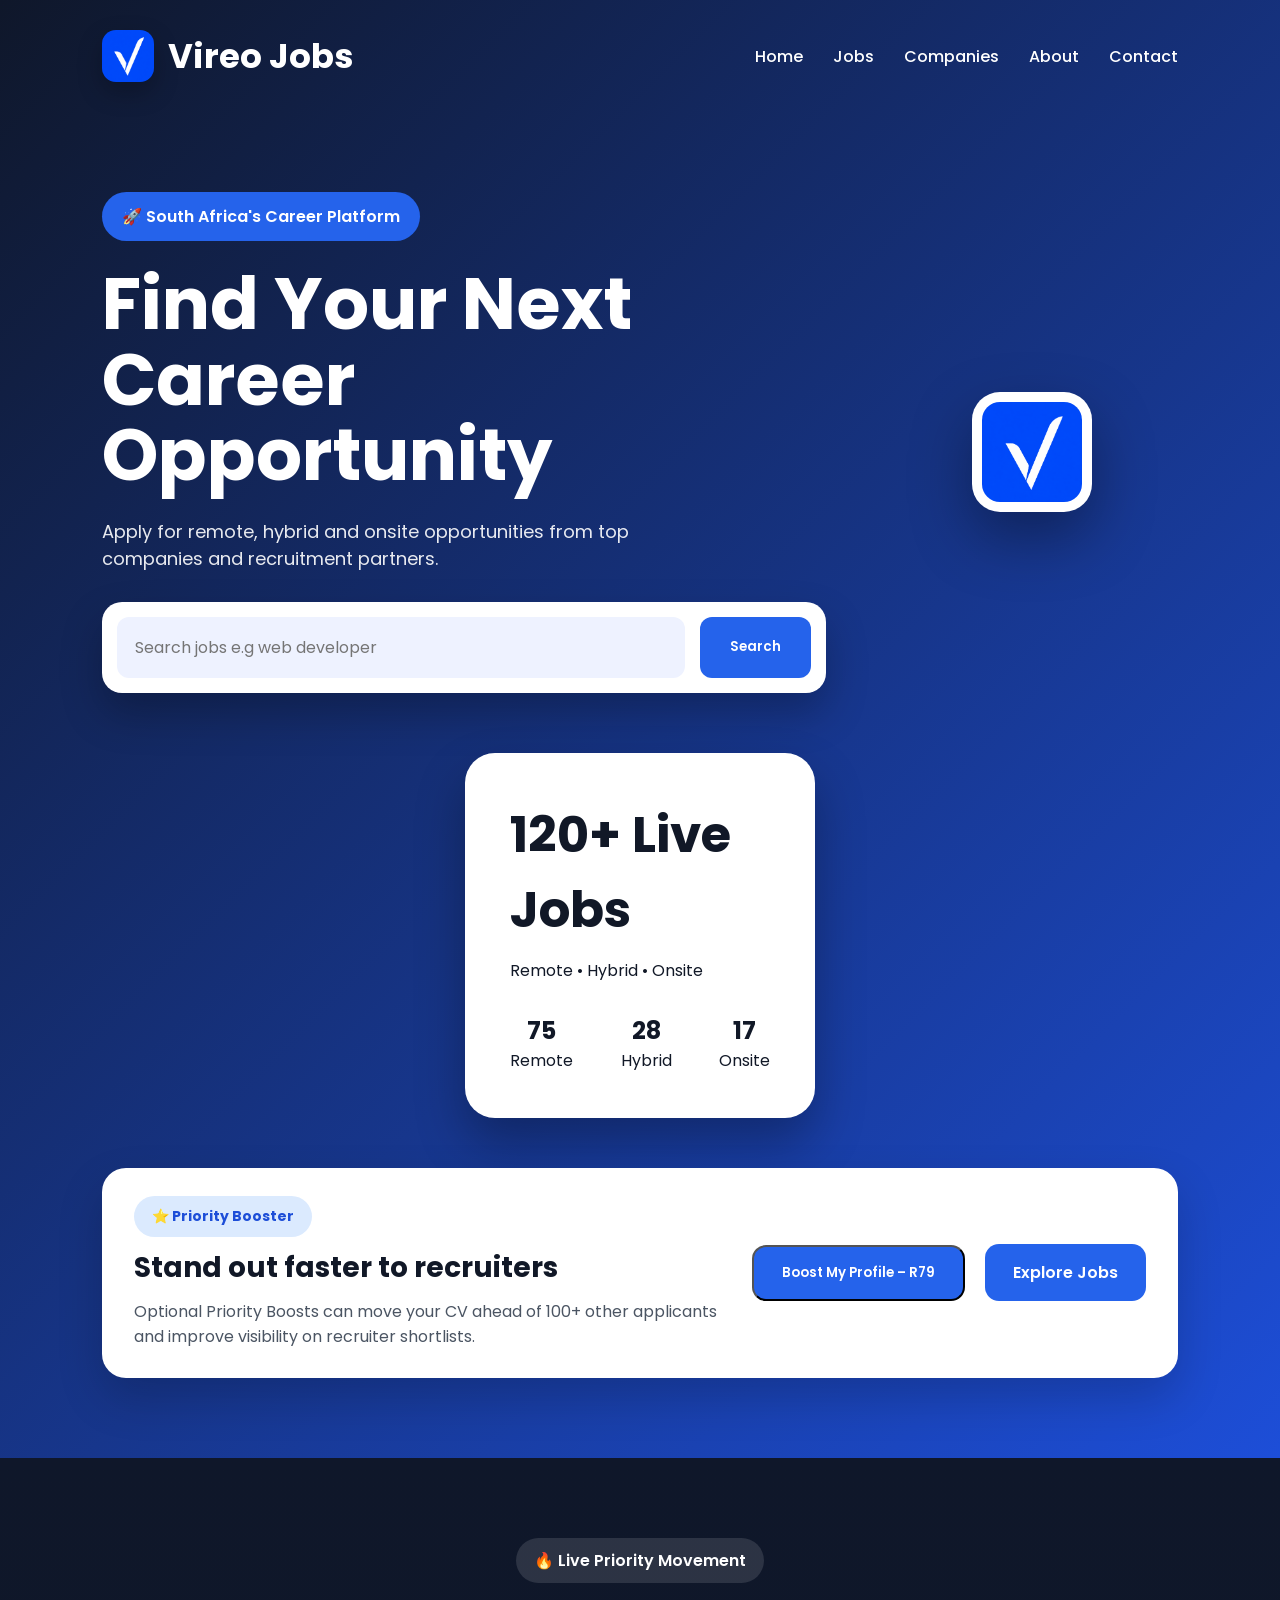
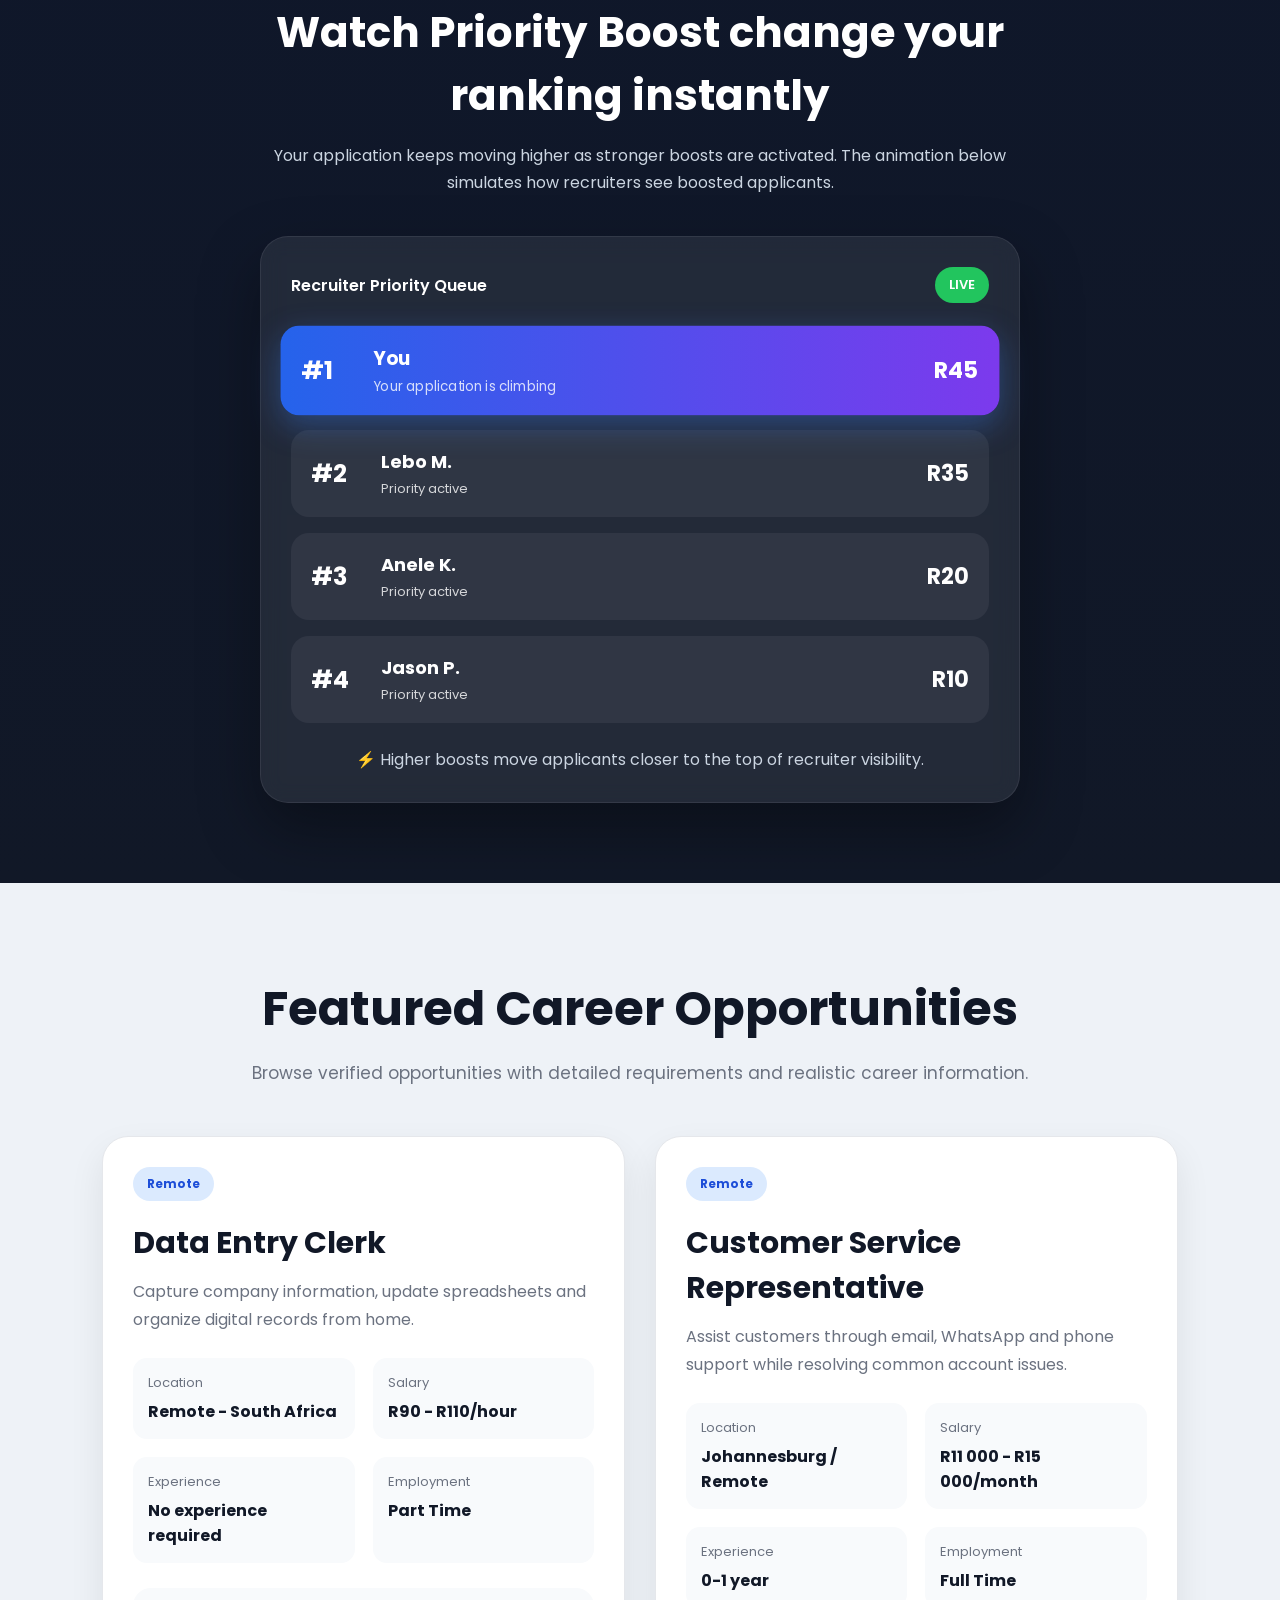
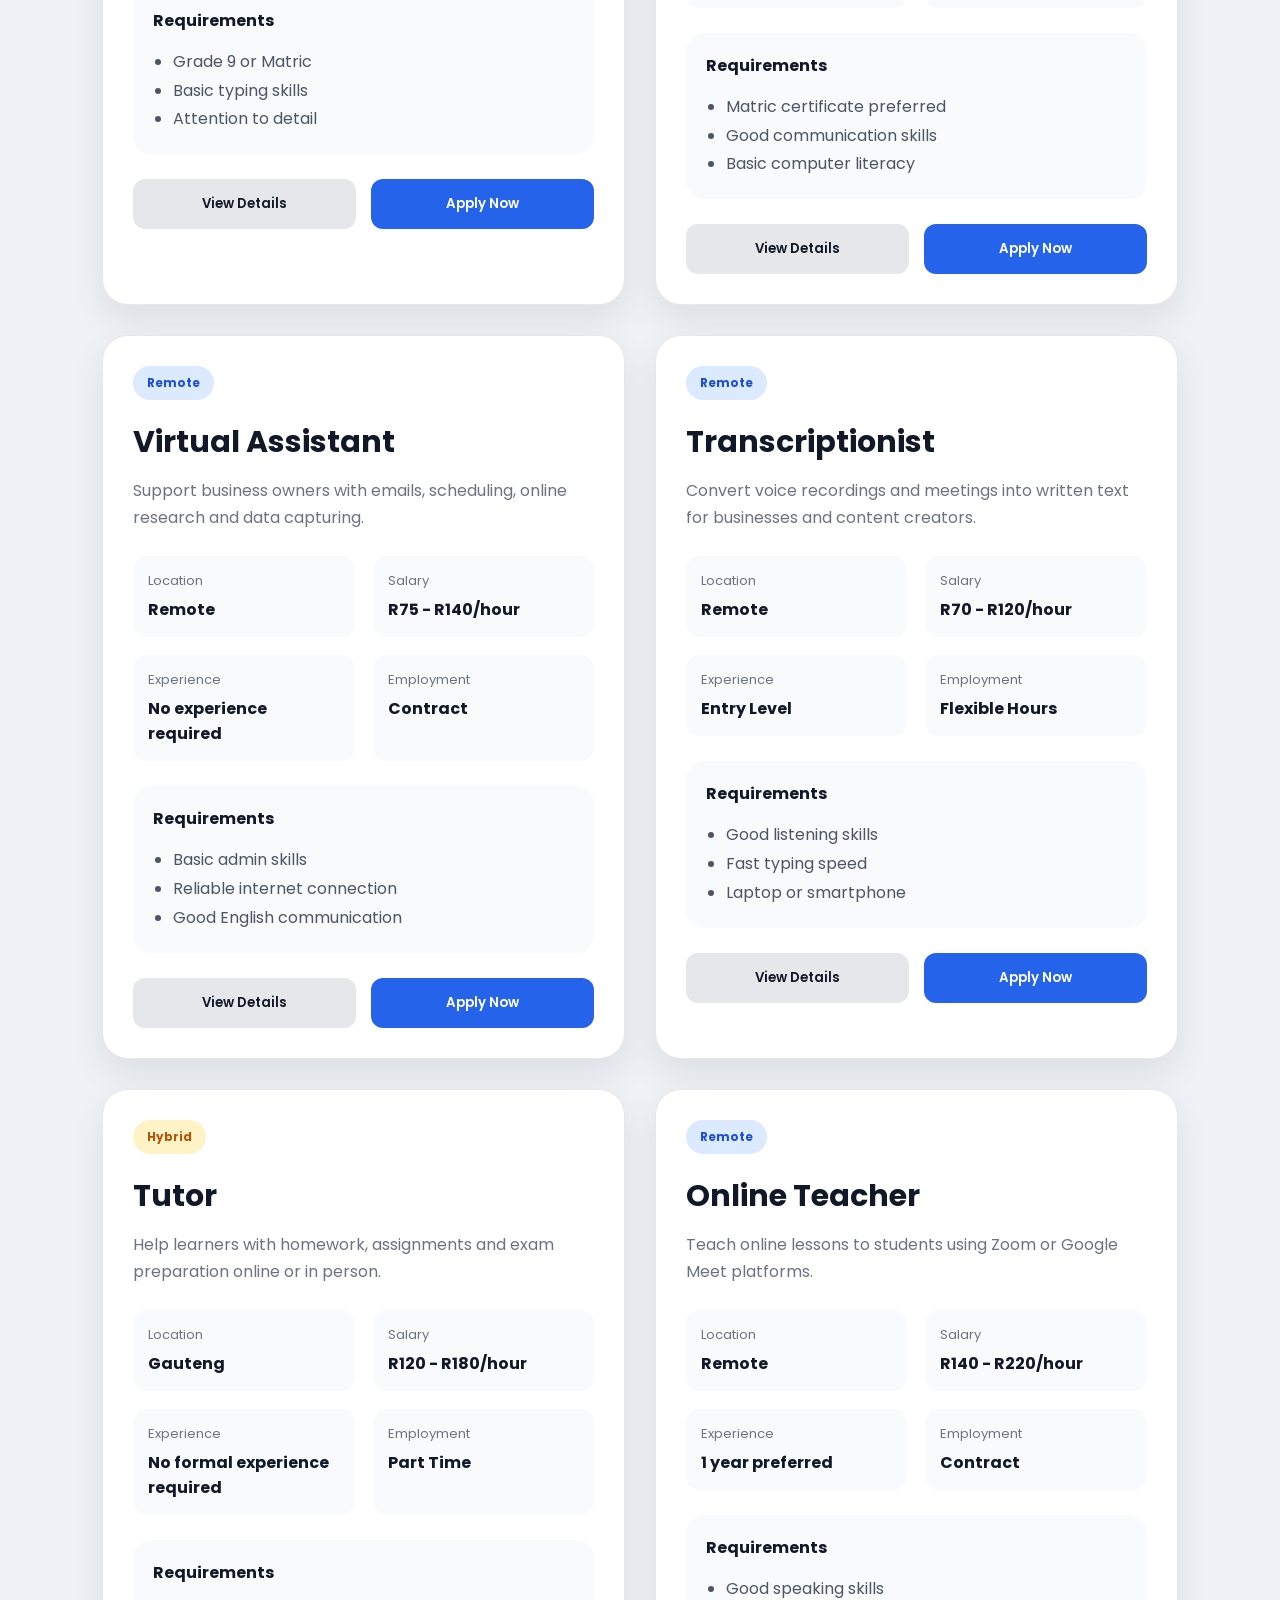
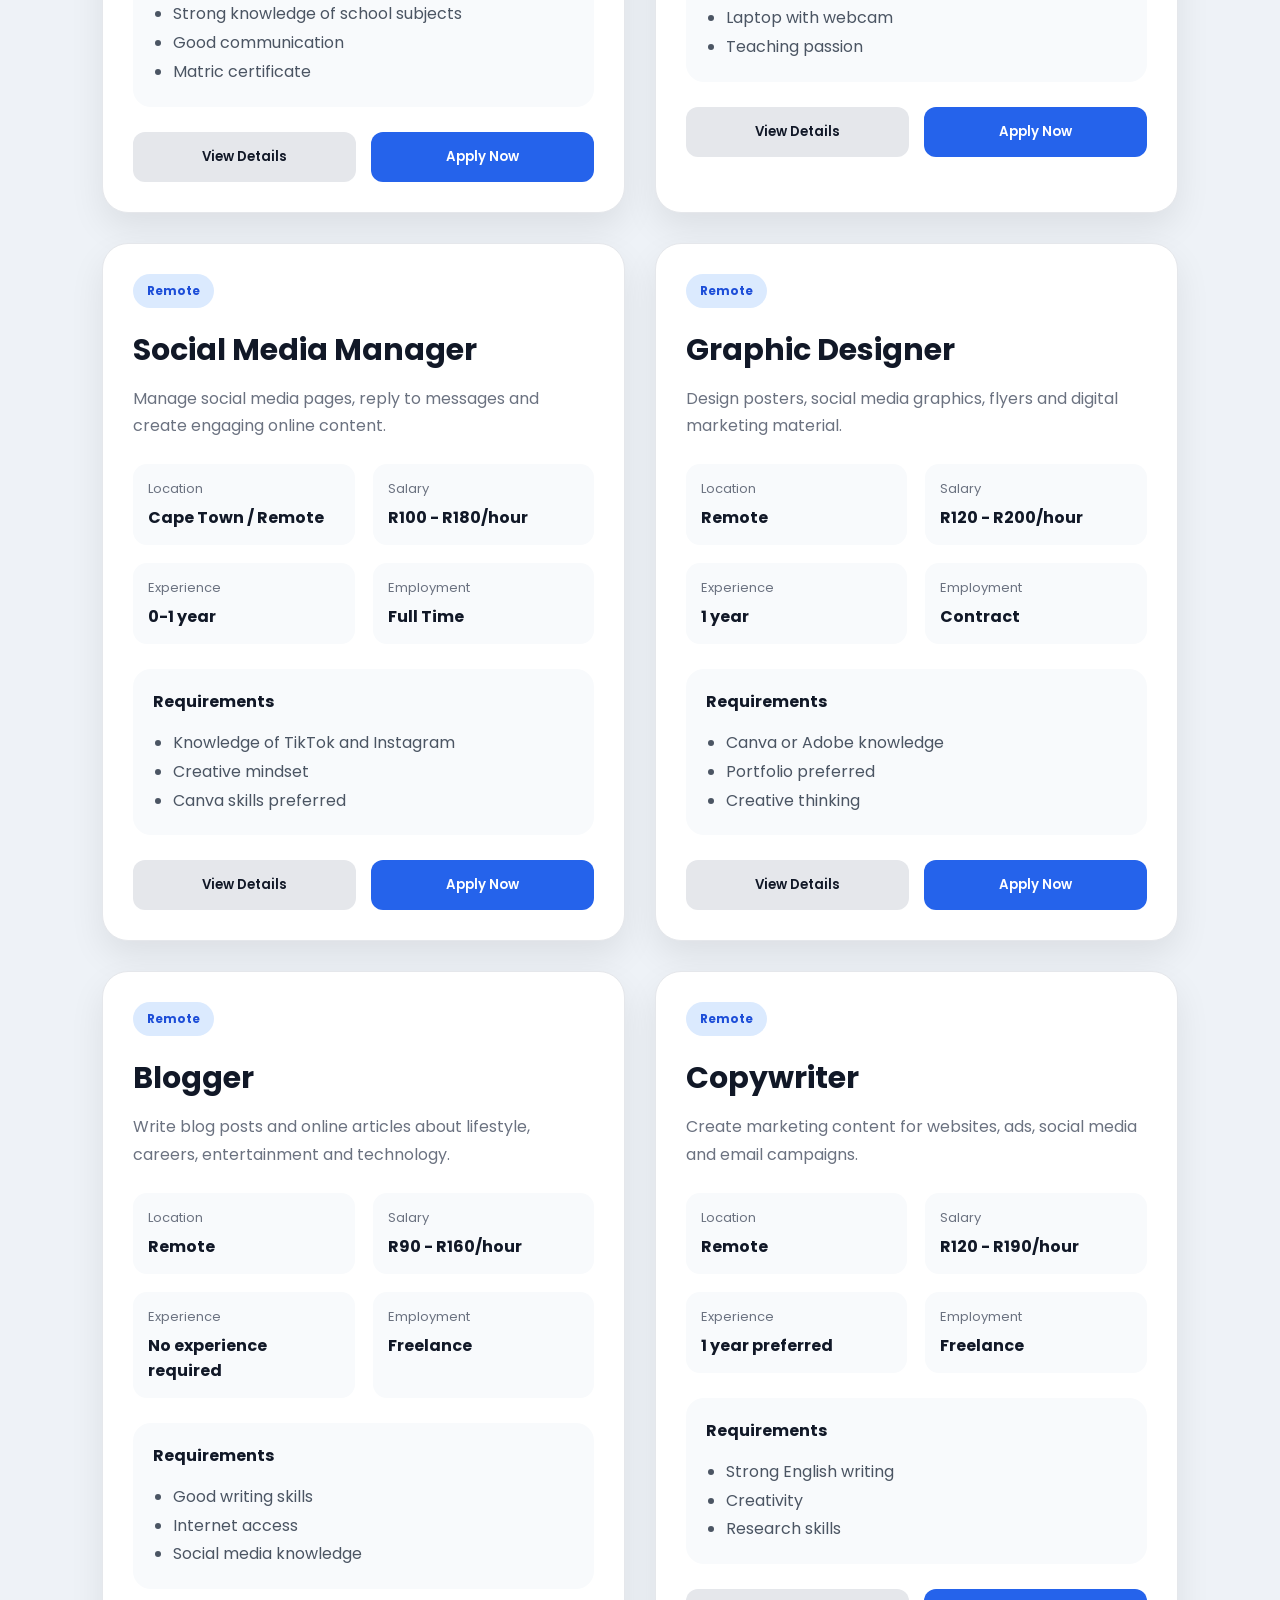
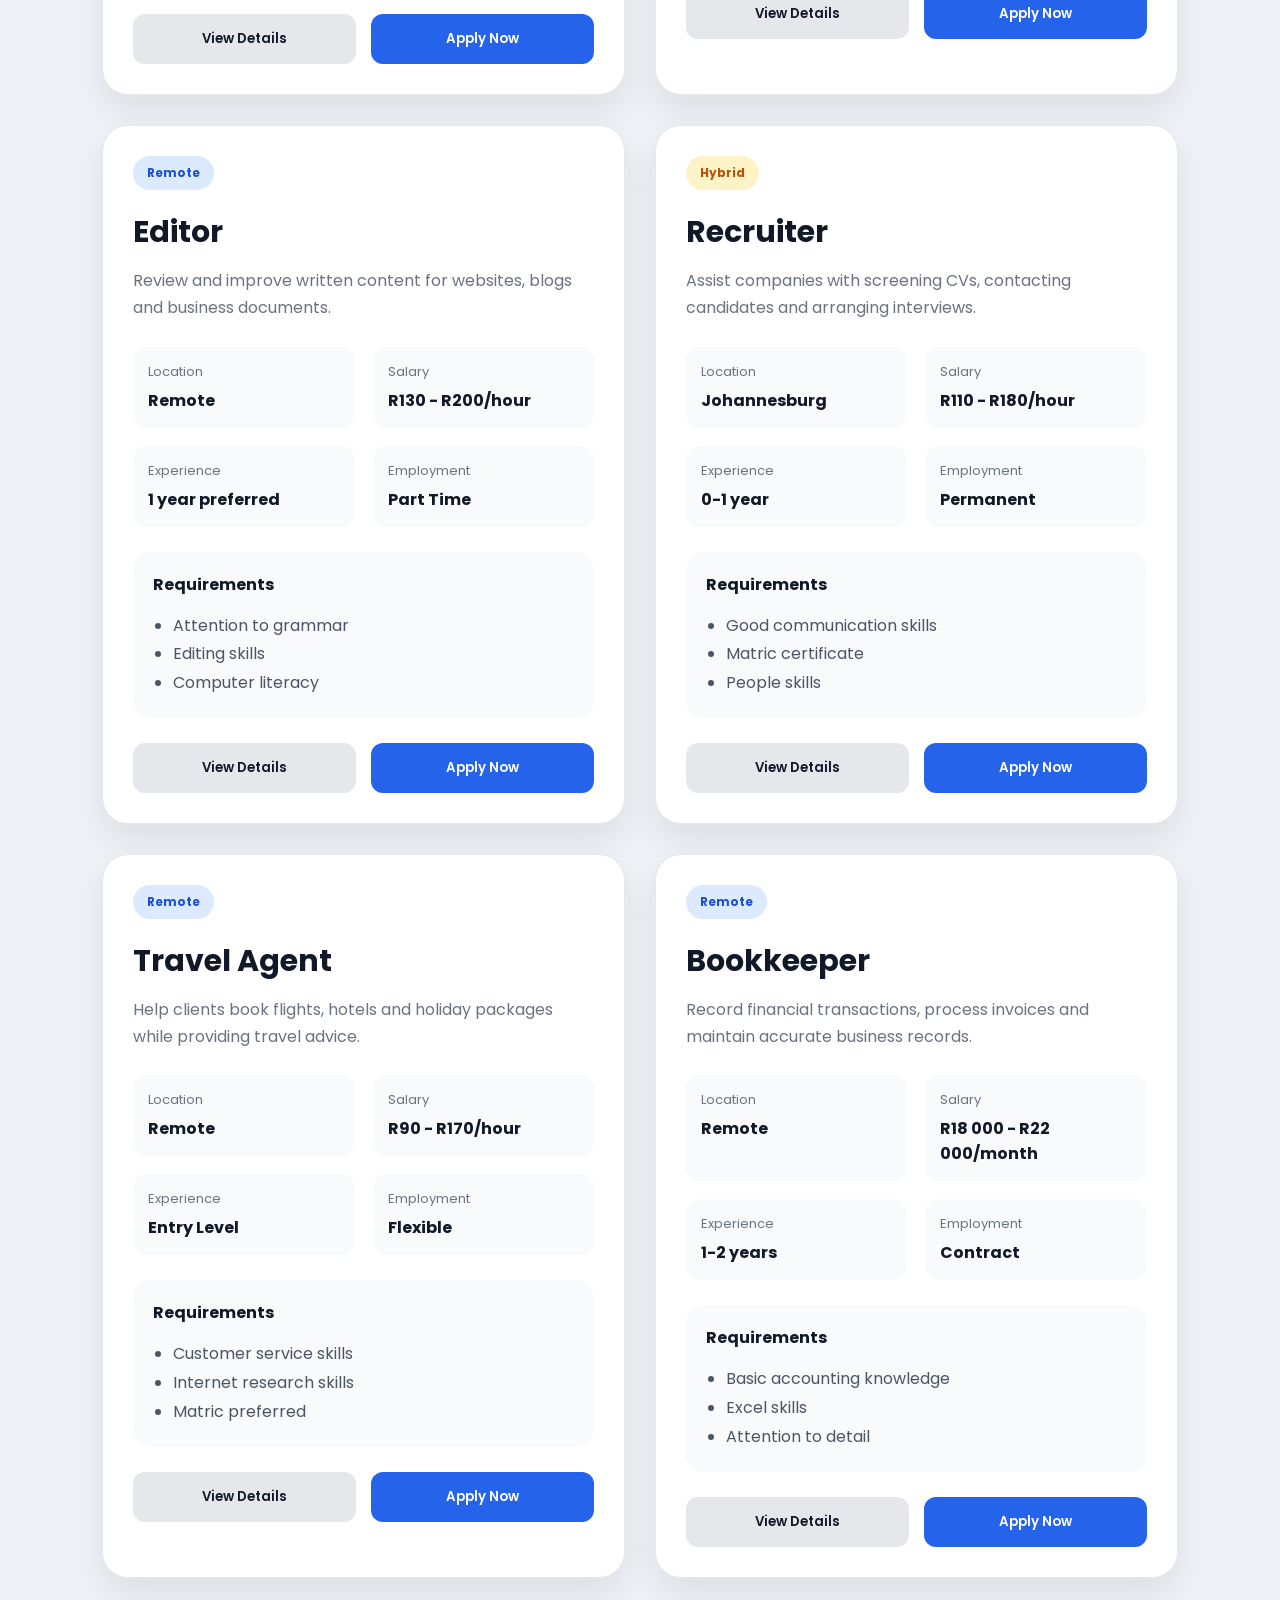
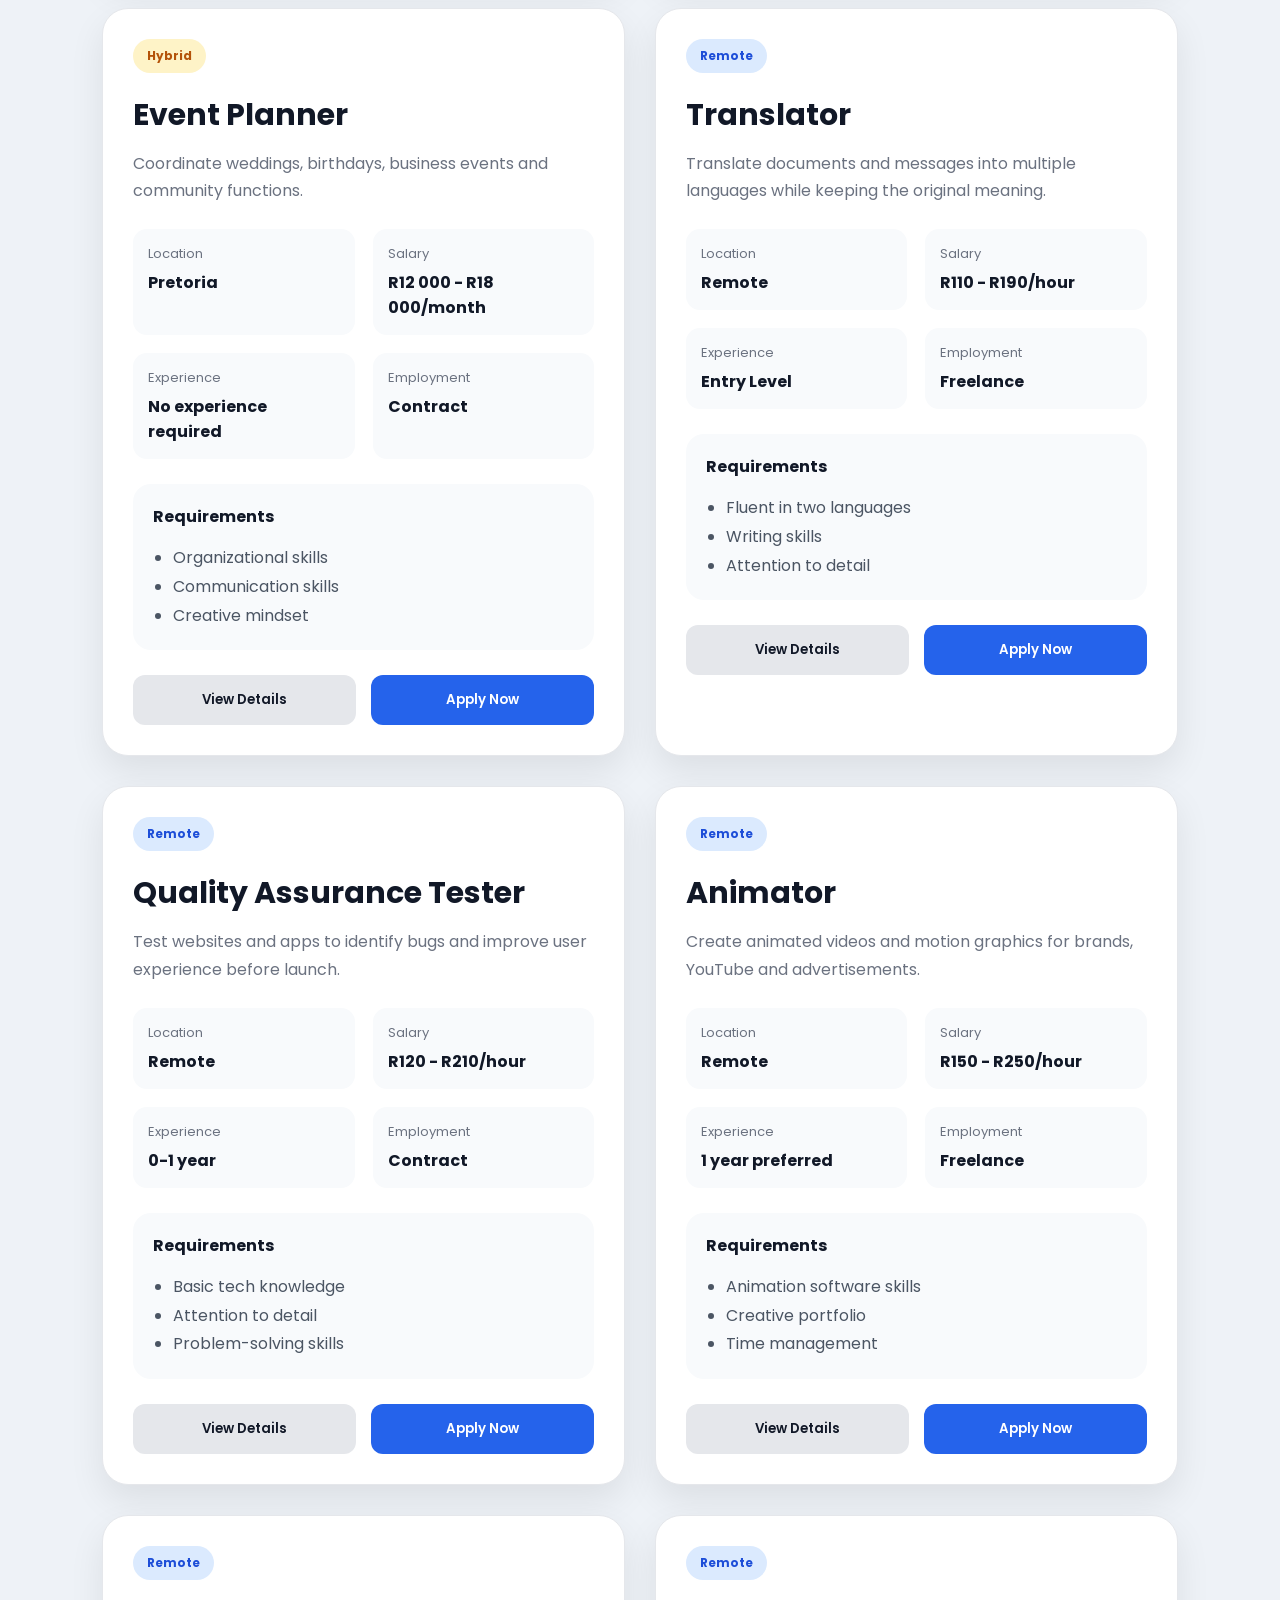
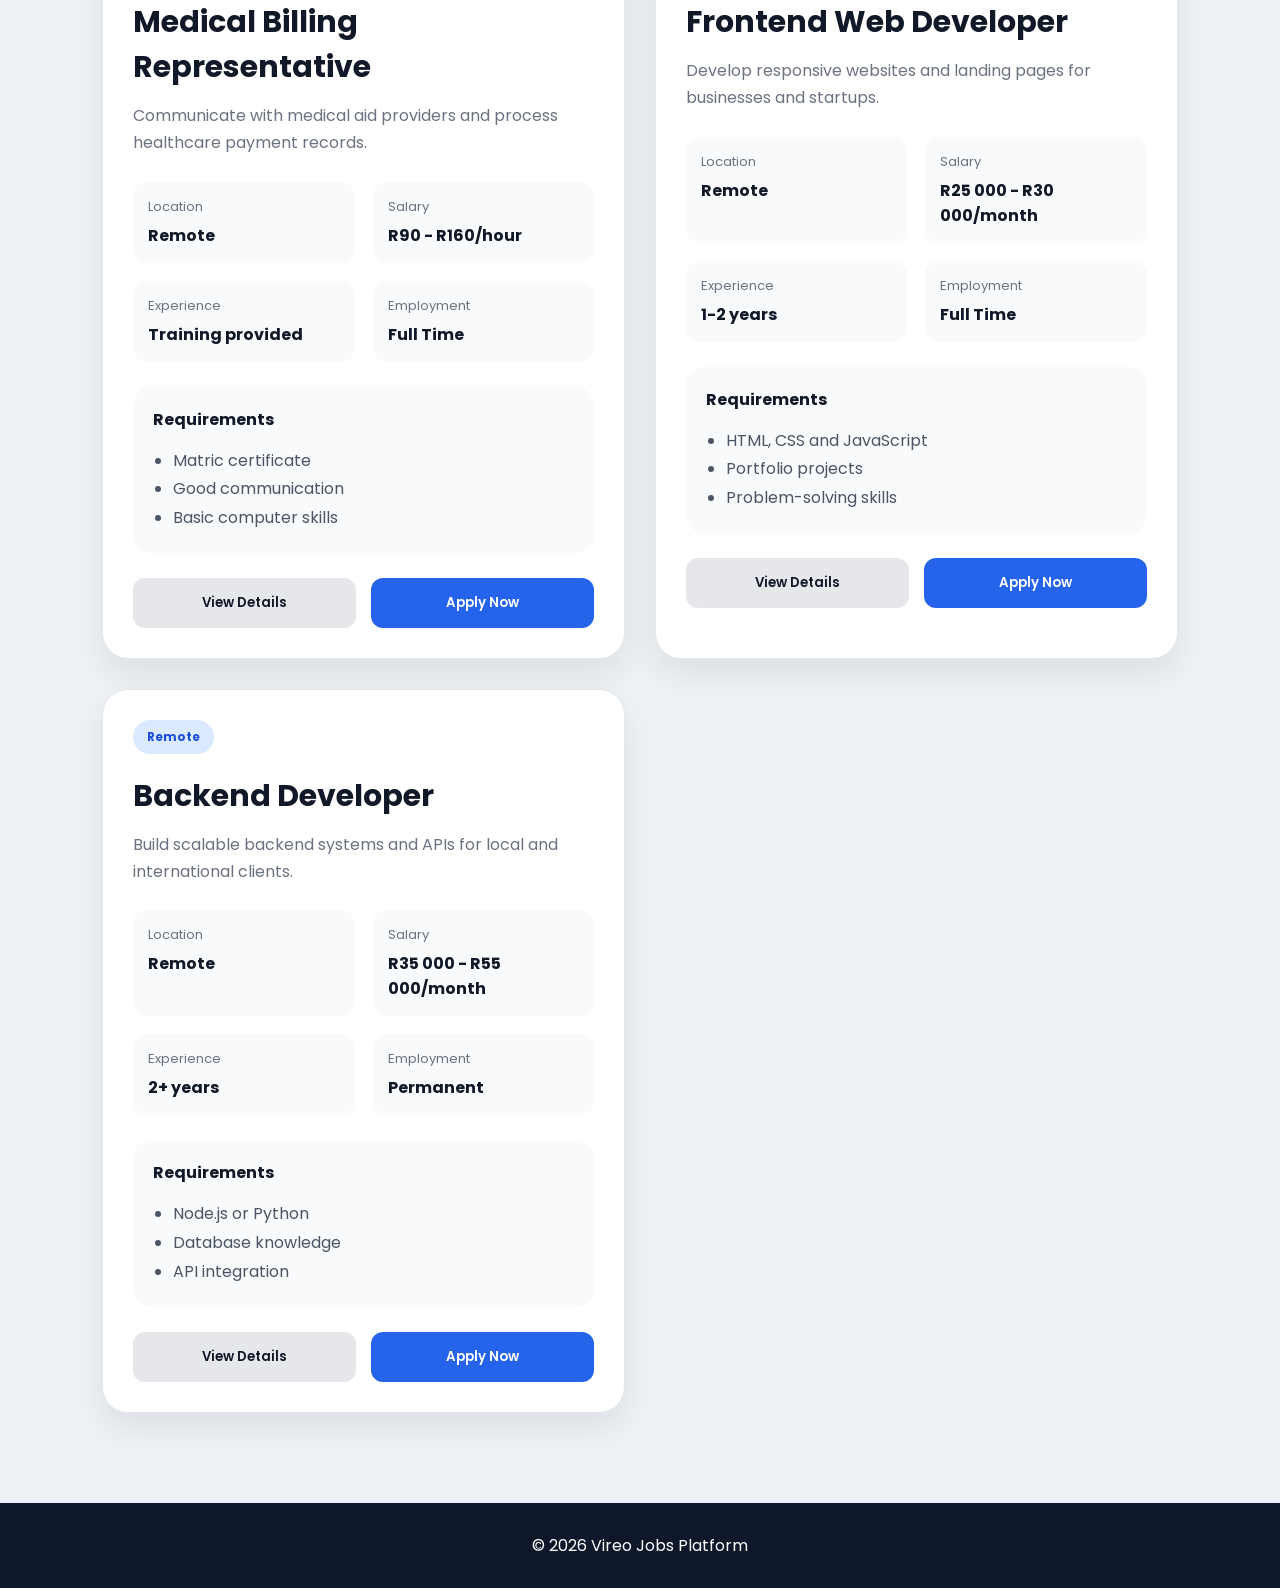
==== commit 8092bee0: "Add Yoco Checkout integration" ====
--- a/index.html
+++ b/index.html
@@ -87,6 +87,10 @@
 <h3>Stand out faster to recruiters</h3>
 <p>Optional Priority Boosts can move your CV ahead of 100+ other applicants and improve visibility on recruiter shortlists.</p>
 </div>
+
+    <button id="payButton" class="priority-btn">
+        Boost My Profile – R79
+    </button>
 <a href="#jobs" class="priority-btn">Explore Jobs</a>
 </div>
 
@@ -737,5 +741,33 @@
 
 }
 </script>
+
+<script>
+    document.getElementById("payButton").addEventListener("click", async () => {
+        try {
+            const response = await fetch("/api/create-checkout", {
+                method: "POST",
+                headers: {
+                    "Content-Type": "application/json"
+                },
+                body: JSON.stringify({
+                    amount: 7900, // R79.00 in cents
+                    description: "Priority Profile Boost"
+                })
+            });
+
+            const data = await response.json();
+
+            if (data.redirectUrl) {
+                window.location.href = data.redirectUrl;
+            } else {
+                alert("Unable to start payment.");
+            }
+        } catch (err) {
+            console.error(err);
+            alert("Something went wrong.");
+        }
+    });
+</script>
 </body>
 </html>
